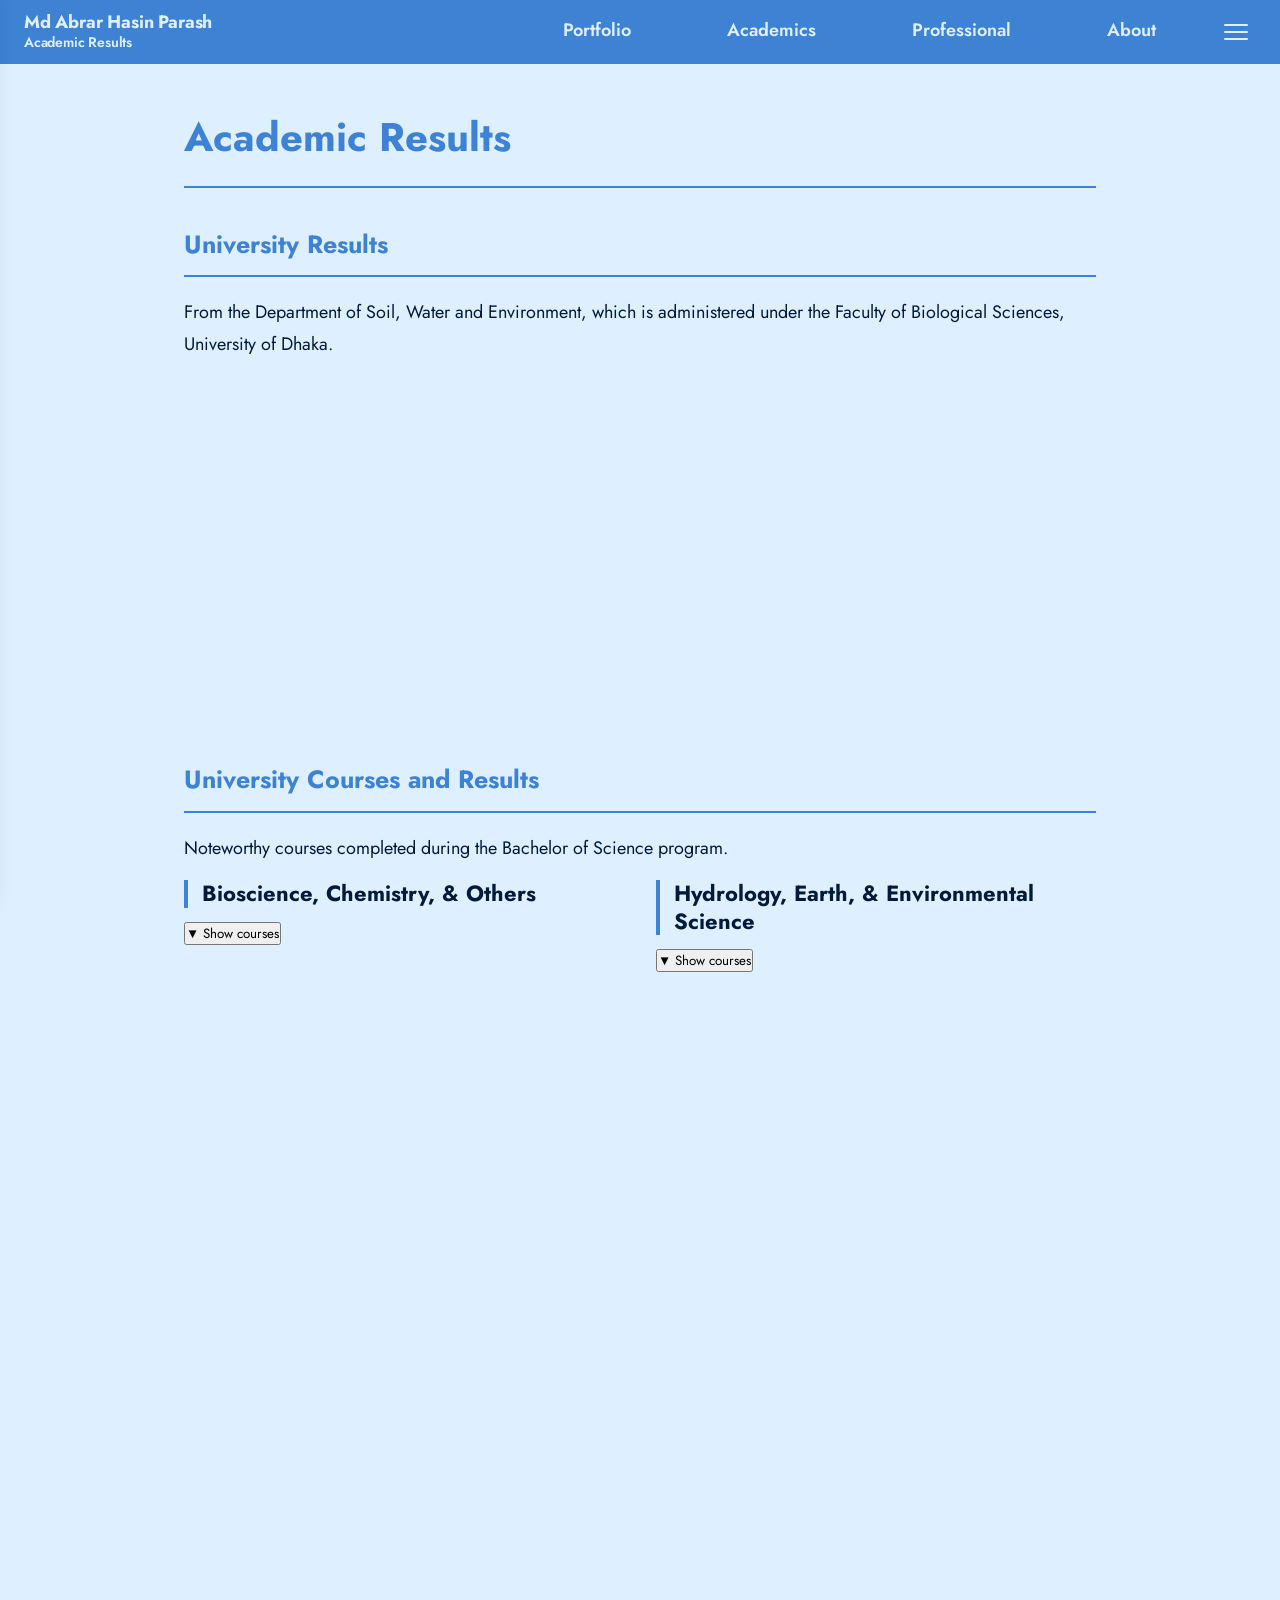
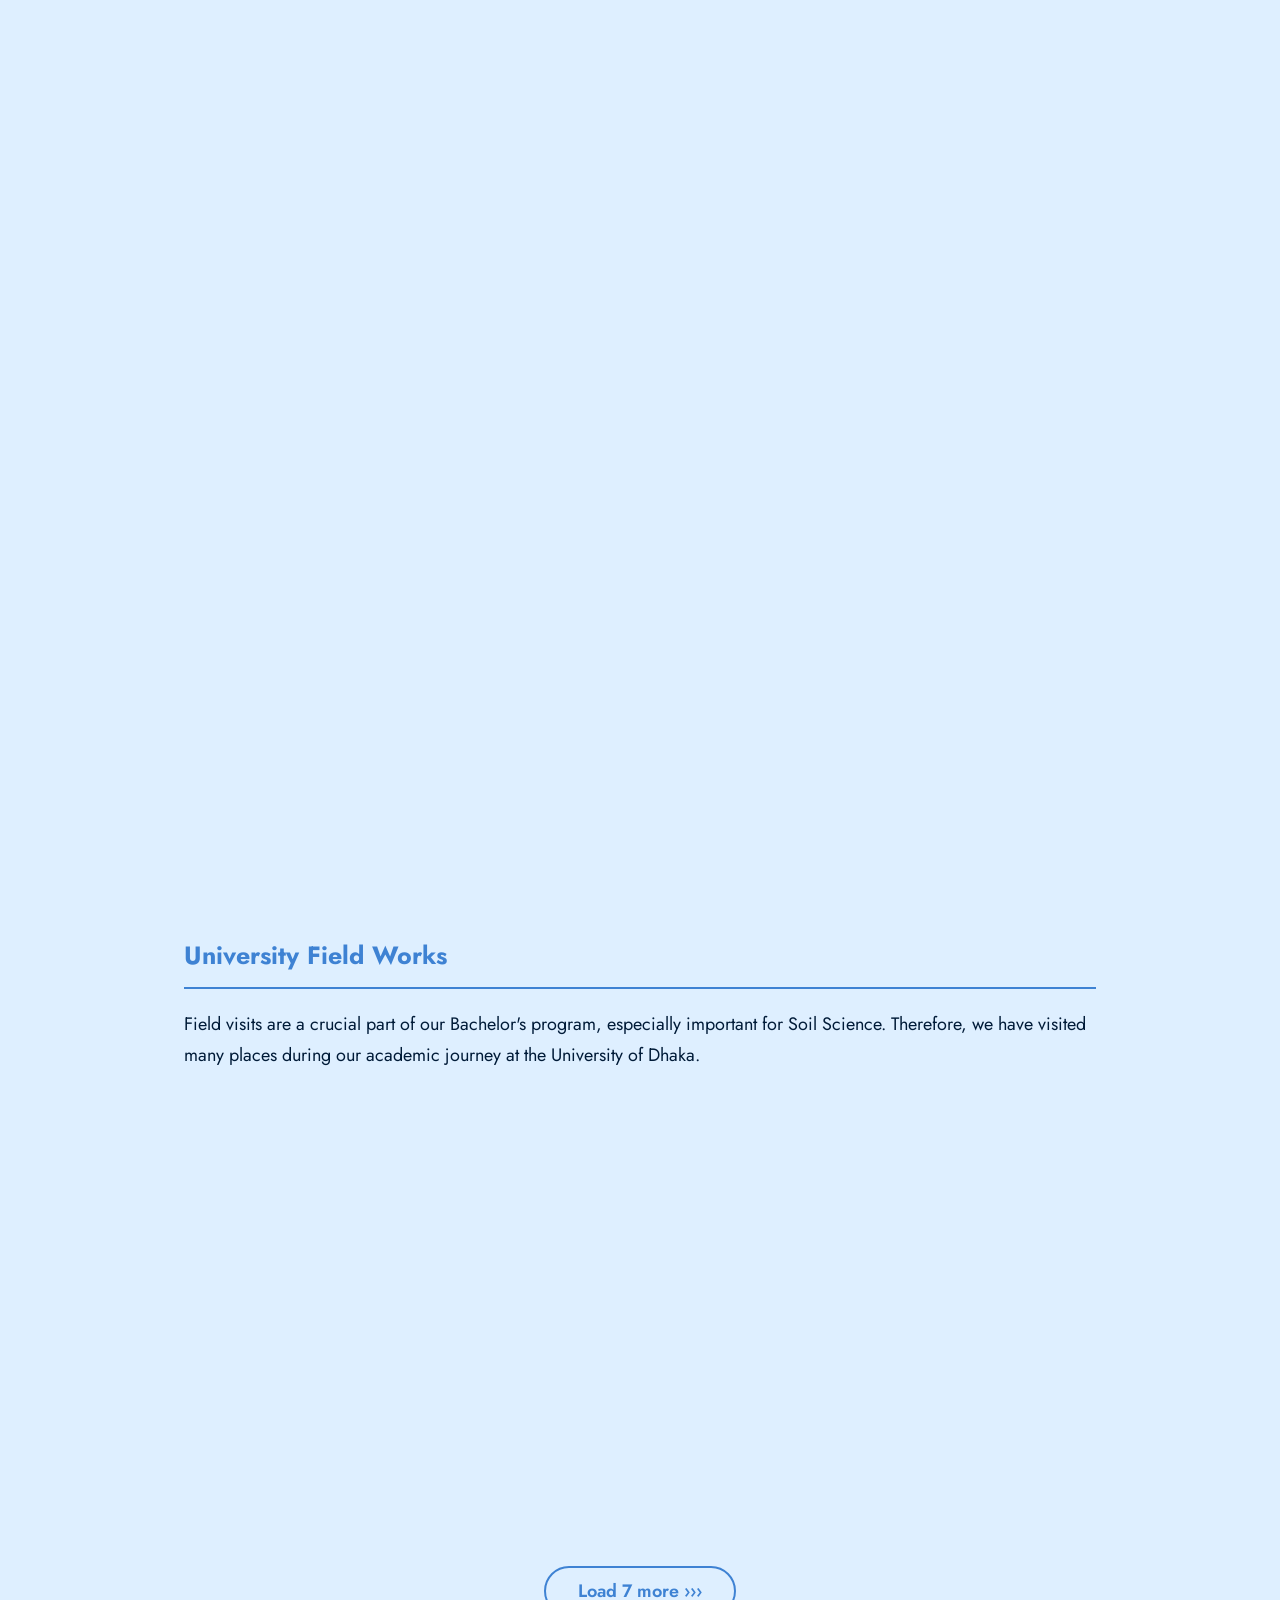
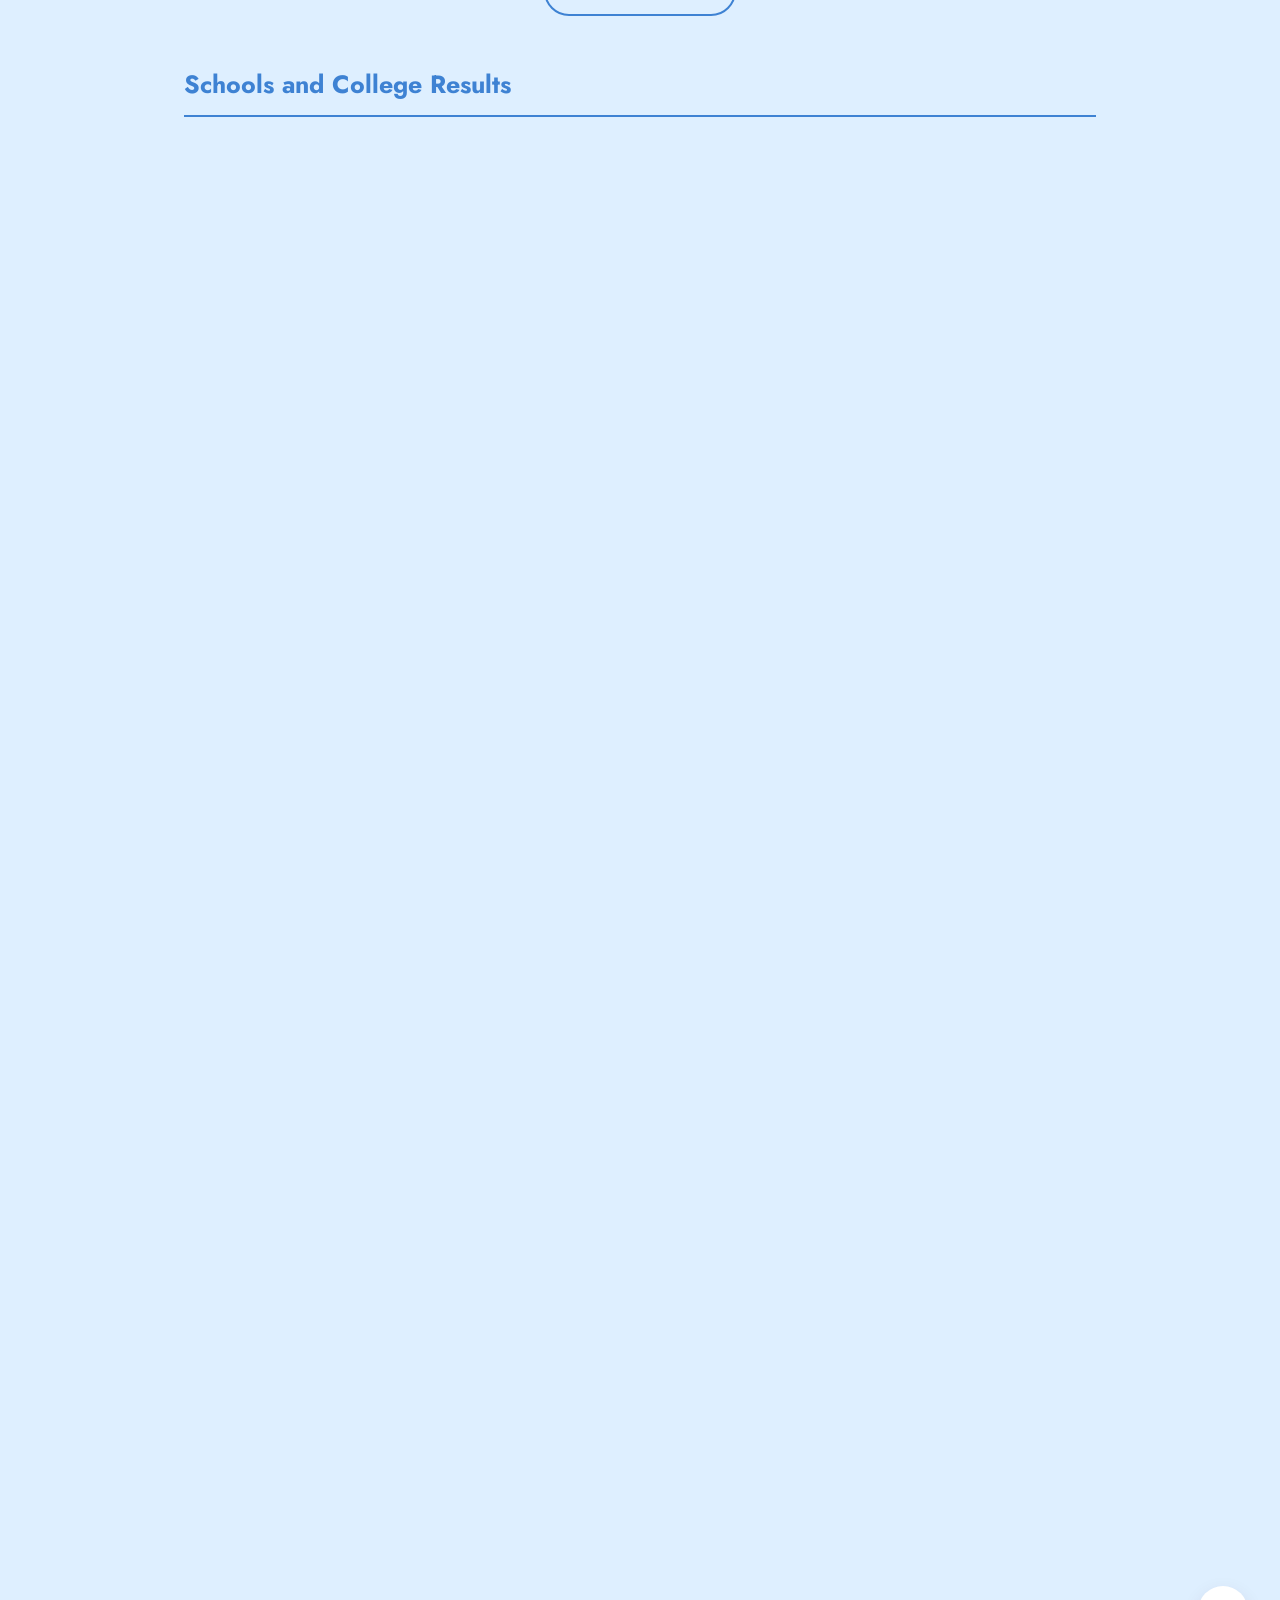
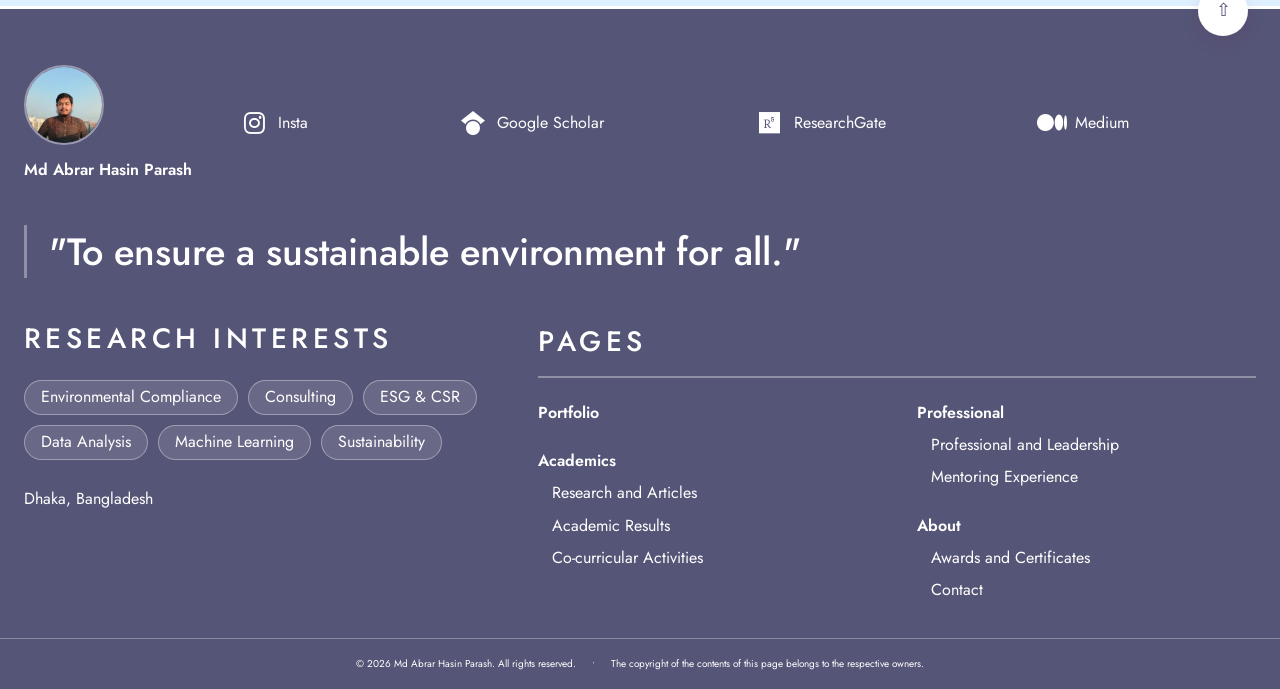
==== academic-results.html @ 1aa316f9 "Update academic-results.html" ====
<!DOCTYPE html>
<html lang="en">
<head>
  <meta charset="UTF-8" />
  <meta name="viewport" content="width=device-width, initial-scale=1.0" />
  <title>Academic Results — Md Abrar Hasin Parash</title>
  <link rel="stylesheet" href="https://cdnjs.cloudflare.com/ajax/libs/font-awesome/6.5.1/css/all.min.css" />
  <link rel="stylesheet" href="css/shared.css" />
</head>

<body>
<!-- TOP BAR -->
<header class="topbar">
  <a href="index.html" class="topbar-brand">
  Md Abrar Hasin Parash
  <small>Academic Results</small>
</a>
  <!-- Desktop nav -->
  <nav class="topbar-nav">
    <div class="nav-item">
      <a href="index.html" class="nav-link">Portfolio</a>
    </div>
    <div class="nav-item">
      <a href="#" class="nav-link">Academics</a>
      <div class="dropdown">
        <a href="research-articles.html">Research and Articles</a>
        <a href="academic-results.html">Academic Results</a>
        <a href="cocurricular-activities.html">Co-curricular Activities</a>
      </div>
    </div>
    <div class="nav-item">
      <a href="#" class="nav-link">Professional</a>
      <div class="dropdown">
        <a href="professional-leadership.html">Professional and Leadership</a>
        <a href="mentoring-experience.html">Mentoring Experience</a>
      </div>
    </div>
    <div class="nav-item">
      <a href="#" class="nav-link">About</a>
      <div class="dropdown">
        <a href="awards-certificates.html">Awards and Certificates</a>
        <a href="contact.html">Contact</a>
      </div>
    </div>
  </nav>
  <button class="hamburger" id="hamburgerBtn"><span></span><span></span><span></span></button>
</header>

<!-- SIDE NAVIGATION -->
<div class="sidenav-overlay" id="sidenavOverlay"></div>
<nav class="sidenav" id="sidenav">
  <div class="sidenav-top">
    <span class="sidenav-logo">Md Abrar Hasin Parash</span>
    <button class="sidenav-close-btn" id="sidenavCloseBtn">&#x2715;</button>
  </div>
  <div class="sidenav-nav">
  <div class="nav-home">
    <a href="index.html">PORTFOLIO</a>
  </div>

  <span class="nav-group-label">Academics</span>
  <div class="nav-sub">
    <a href="research-articles.html">Research and Articles</a>
    <a href="academic-results.html">Academic Results</a>
    <a href="cocurricular-activities.html">Co-curricular Activities</a>
  </div>

  <span class="nav-group-label">Professional</span>
  <div class="nav-sub">
    <a href="professional-leadership.html">Professional and Leadership</a>
    <a href="mentoring-experience.html">Mentoring Experience</a>
  </div>

  <span class="nav-group-label">About</span>
  <div class="nav-sub">
    <a href="awards-certificates.html">Awards and Certificates</a>
    <a href="contact.html">Contact</a>
  </div>
</div>
  <div class="sidenav-socials">
    <!--  <a href="https://www.linkedin.com/in/abrar-hasin-parash-md/" target="_blank" title="LinkedIn">
      <i class="fa-brands fa-linkedin" style="font-size:26px;color:#0a66c2;"></i>
    </a>-->
    <a href="https://www.instagram.com/bored_beard_" target="_blank" title="Insta">
      <i class="fab fa-instagram" style="font-size:26px; color:#E1306C;"></i>
    </a>
    <a href="https://scholar.google.com/citations?user=Wed5szQAAAAJ&hl=en" target="_blank" title="Google Scholar">
      <i class="fa-brands fa-google-scholar" style="font-size:20px;color:#4285f4;"></i>
    </a>
    <a href="https://www.researchgate.net/profile/Abrar-Hasin-Parash-Md" target="_blank" title="ResearchGate">
      <i class="fa-brands fa-researchgate" style="font-size:20px;color:#40ba9b;"></i>
    </a>
    <a href="https://medium.com/@abrarparash" target="_blank" title="Medium">
  <i class="fa-brands fa-medium" style="font-size:26px; color:#000000;"></i>
</a>
  </div>
</nav>
<!-- </nav> closing tag — do not remove -->

<!-- MAIN PAGE -->
<main class="page-wrapper">
  <div class="container">

    <div class="page-title-simple">Academic Results</div>

    <!-- ══════════════════════════════════════════════════════
         SECTION 1: UNIVERSITY RESULTS
    ══════════════════════════════════════════════════════════ -->
    <section class="section-wrap">
      <h1 class="sec-title">University Results</h1>
      <p class="content-block">
        From the Department of Soil, Water and Environment, which is administered
        under the Faculty of Biological Sciences, University of Dhaka.
        <!-- EDIT: Update degree name and university -->
      </p>

      <div class="result-table-wrap reveal-box">
        <table class="result-table">
          <thead>
            <tr>
              <!-- EDIT: Change column headers if needed -->
              <th>Year</th>
              <th>GPA</th>
              <th>Credits</th>
              <th>Status</th>
            </tr>
          </thead>
          <tbody>
  <tr>
    <td>1st Year</td>
    <td><span class="result-grade">3.73 / 4.00</span></td>
    <td>28 Credits</td>
    <td><span class="result-badge">Completed</span></td>
  </tr>
  <tr>
    <td>2nd Year</td>
    <td><span class="result-grade">3.66 / 4.00</span></td>
    <td>34 Credits</td>
    <td><span class="result-badge">Completed</span></td>
  </tr>
  <tr>
    <td>3rd Year</td>
    <td><span class="result-grade">3.24 / 4.00</span></td>
    <td>38 Credits</td>
    <td><span class="result-badge">Completed</span></td>
  </tr>
  <tr>
    <td>4th Year</td>
    <td><span class="result-grade">3.49 / 4.00</span></td>
    <td>40 Credits</td>
    <td><span class="result-badge">Completed</span></td>
  </tr>
  <tr style="font-weight:700;">
    <td>Overall CGPA</td>
    <td><span class="result-grade" style="font-size:20px;">3.51 / 4.00</span></td>
    <td>140 Credits</td>
    <td><span class="result-badge">Bachelor Completed</span></td>
  </tr>
</tbody>
        </table>
      </div>
    </section>

    <!-- ══════════════════════════════════════════════════════
     COURSE-WISE RESULTS
     MODULAR — copy a <tr> block to add a new course
══════════════════════════════════════════════════════════ -->
<section class="section-wrap">
  <h2 class="sec-title">University Courses and Results</h2>
  <p class="content-block">
    Noteworthy courses completed during the Bachelor of Science program.
  </p>

  <div class="course-split">

  <!-- ═════════ LEFT — BIOSCIENCE & CHEMISTRY ═════════ -->
  <div class="course-col">
    <h3 class="course-col-title">Bioscience, Chemistry, &amp; Others</h3>

    <button class="collapse-toggle" type="button"
            aria-expanded="false" aria-controls="bioChemPanel" data-target="bioChemPanel">
      <span class="chevron">▼</span>
      <span class="toggle-label">Show courses</span>
    </button>

    <div class="collapse-panel" id="bioChemPanel">
      <div class="result-table-wrap reveal-box">
        <table class="result-table">
          <thead>
            <tr>
              <th>Course Code</th>
              <th>Course Name</th>
              <th>Credit</th>
              <th>Result</th>
            </tr>
          </thead>
          <tbody>

            <!--
            ═══════════════════════════════════════════════════
            ROW — COPY THIS BLOCK TO ADD A NEW COURSE
            EDIT: Course Code, Course Name, Credit, Grade
            ═══════════════════════════════════════════════════
            -->
        <tr>
          <td><span class="course-code">SWE 102</span></td>
          <td>Introduction to Soil-II</td>
          <td>2.00</td>
          <td><span class="result-grade">A</span></td>
        </tr>
        <tr>
          <td><span class="course-code">CM 100F</span></td>
          <td>Fundamentals of Chemistry</td>
          <td>4.00</td>
          <td><span class="result-grade">A</span></td>
        </tr>
            <tr>
          <td><span class="course-code">BOT 1001</span></td>
          <td>Diversities in Plant Kingdom and Plant Physiology</td>
          <td>4.00</td>
          <td><span class="result-grade">A-</span></td>
        </tr>
            <tr>
          <td><span class="course-code">SWE 203</span></td>
          <td>General Microbiology</td>
          <td>2.00</td>
          <td><span class="result-grade">A</span></td>
        </tr>
        <tr>
          <td><span class="course-code">SWE 204</span></td>
          <td>Calculus</td>
          <td>2.00</td>
          <td><span class="result-grade">A+</span></td>
        </tr>
        <tr>
          <td><span class="course-code">SWE 205</span></td>
          <td>Bio-statistics</td>
          <td>2.00</td>
          <td><span class="result-grade">A-</span></td>
        </tr>
        <tr>
          <td><span class="course-code">SWE 206</span></td>
          <td>Plant Biochemistry</td>
          <td>2.00</td>
          <td><span class="result-grade">A-</span></td>
        </tr>
        <tr>
          <td><span class="course-code">SWE 207</span></td>
          <td>Water Chemistry</td>
          <td>2.00</td>
          <td><span class="result-grade">A+</span></td>
        </tr>
        <tr>
          <td><span class="course-code">FC 2</span></td>
          <td>Functional and Communicative English</td>
          <td>2.00</td>
          <td><span class="result-grade">A+</span></td>
        </tr>
        <tr>
          <td><span class="course-code">CM 241H</span></td>
          <td>Chemistry of Elements</td>
          <td>2.00</td>
          <td><span class="result-grade">A+</span></td>
        </tr>
        <tr>
          <td><span class="course-code">CMGL 101H</span></td>
          <td>General Chemistry Laboratory</td>
          <td>2.00</td>
          <td><span class="result-grade">A+</span></td>
        </tr>
        <tr>
          <td><span class="course-code">SWE 302</span></td>
          <td>Soil Chemistry-I</td>
          <td>4.00</td>
          <td><span class="result-grade">A-</span></td>
        </tr>
        <tr>
          <td><span class="course-code">SWE 303</span></td>
          <td>Soil Biochemistry</td>
          <td>2.00</td>
          <td><span class="result-grade">B</span></td>
        </tr>
        <tr>
          <td><span class="course-code">SWE 304</span></td>
          <td>Soil and Environmental Microbiology</td>
          <td>2.00</td>
          <td><span class="result-grade">A</span></td>
        </tr>
        <tr>
          <td><span class="course-code">SWE 405</span></td>
          <td>Agronomy</td>
          <td>2.00</td>
          <td><span class="result-grade">A</span></td>
        </tr>
        <tr>
          <td><span class="course-code">SWE 406</span></td>
          <td>Crops of Bangladesh</td>
          <td>2.00</td>
          <td><span class="result-grade">B</span></td>
        </tr>
        <tr>
          <td><span class="course-code">SWE 410</span></td>
          <td>Soil Chemistry-II</td>
          <td>2.00</td>
          <td><span class="result-grade">B</span></td>
        </tr>
        <tr>
          <td><span class="course-code">SWE 412</span></td>
          <td>Seminar</td>
          <td>2.00</td>
          <td><span class="result-grade">A+</span></td>
        </tr>

          </tbody>
        </table>
      </div>
    </div>
  </div>

  <!-- ═════════ RIGHT — EARTH & ENVIRONMENTAL SCIENCE ═════════ -->
  <div class="course-col">
    <h3 class="course-col-title">Hydrology, Earth, &amp; Environmental Science</h3>

    <button class="collapse-toggle" type="button"
            aria-expanded="false" aria-controls="earthEnvPanel" data-target="earthEnvPanel">
      <span class="chevron">▼</span>
      <span class="toggle-label">Show courses</span>
    </button>

    <div class="collapse-panel" id="earthEnvPanel">
      <div class="result-table-wrap reveal-box">
        <table class="result-table">
          <thead>
            <tr>
              <th>Course Code</th>
              <th>Course Name</th>
              <th>Credit</th>
              <th>Result</th>
            </tr>
          </thead>
          <tbody>

            <!--
            ═══════════════════════════════════════════════════
            ROW — COPY THIS BLOCK TO ADD A NEW COURSE
            EDIT: Course Code, Course Name, Credit, Grade
            ═══════════════════════════════════════════════════
            -->
            <tr>
          <td><span class="course-code">SWE 101</span></td>
          <td>Introduction to Soil-I</td>
          <td>2.00</td>
          <td><span class="result-grade">A-</span></td>
        </tr>
            <tr>
          <td><span class="course-code">SWE 103</span></td>
          <td>Introduction to Environmental Science</td>
          <td>2.00</td>
          <td><span class="result-grade">A</span></td>
        </tr>
            <tr>
          <td><span class="course-code">SWE 104</span></td>
          <td>Introduction to Water Science</td>
          <td>2.00</td>
          <td><span class="result-grade">A</span></td>
        </tr>
            <tr>
          <td><span class="course-code">GLT 101</span></td>
          <td>Geology</td>
          <td>2.00</td>
          <td><span class="result-grade">A+</span></td>
        </tr>
            <tr>
          <td><span class="course-code">GLP 102</span></td>
          <td>Petrology and Mineralogy Lab</td>
          <td>2.00</td>
          <td><span class="result-grade">A+</span></td>
        </tr>
            <tr>
          <td><span class="course-code">SWE 201</span></td>
          <td>Soil Mineralogy and Soil Colloids</td>
          <td>2.00</td>
          <td><span class="result-grade">A</span></td>
        </tr>
            <tr>
          <td><span class="course-code">SWE 202</span></td>
          <td>Soil Physics</td>
          <td>4.00</td>
          <td><span class="result-grade">B+</span></td>
        </tr>
            <tr>
          <td><span class="course-code">SWE 208</span></td>
          <td>Introduction to Ecosystem Services</td>
          <td>2.00</td>
          <td><span class="result-grade">B+</span></td>
        </tr>
            <tr>
          <td><span class="course-code">GMT 201</span></td>
          <td>Introduction to Geography and Environment</td>
          <td>2.00</td>
          <td><span class="result-grade">B-</span></td>
        </tr>
            <tr>
          <td><span class="course-code">GML 202</span></td>
          <td>Fundamentals of GIS</td>
          <td>2.00</td>
          <td><span class="result-grade">A-</span></td>
        </tr>
        <tr>
          <td><span class="course-code">SWE 306</span></td>
          <td>Water Resources and Water Quality</td>
          <td>2.00</td>
          <td><span class="result-grade">B-</span></td>
        </tr>
        <tr>
          <td><span class="course-code">SWE 307</span></td>
          <td>Atmospheric Science</td>
          <td>2.00</td>
          <td><span class="result-grade">B</span></td>
        </tr>
        <tr>
          <td><span class="course-code">SWE 308</span></td>
          <td>Ecosystem and Environment</td>
          <td>2.00</td>
          <td><span class="result-grade">B-</span></td>
        </tr>
            <tr>
          <td><span class="course-code">SWE 401</span></td>
          <td>Soil Survey and Remote Sensing</td>
          <td>2.00</td>
          <td><span class="result-grade">A-</span></td>
        </tr>
        <tr>
          <td><span class="course-code">SWE 402</span></td>
          <td>Soil Conservation and Sustainable Land Use</td>
          <td>2.00</td>
          <td><span class="result-grade">B-</span></td>
        </tr>
        <tr>
          <td><span class="course-code">SWE 403</span></td>
          <td>Soil Water Management</td>
          <td>4.00</td>
          <td><span class="result-grade">B+</span></td>
        </tr>
        <tr>
          <td><span class="course-code">SWE 404</span></td>
          <td>Soil Management</td>
          <td>2.00</td>
          <td><span class="result-grade">B+</span></td>
        </tr>
        <tr>
          <td><span class="course-code">SWE 407</span></td>
          <td>Soil Pollution and Waste Management</td>
          <td>4.00</td>
          <td><span class="result-grade">A</span></td>
        </tr>
        <tr>
          <td><span class="course-code">SWE 409</span></td>
          <td>Soils of Bangladesh</td>
          <td>2.00</td>
          <td><span class="result-grade">B</span></td>
        </tr>
        <tr>
          <td><span class="course-code">SWE 411</span></td>
          <td>Hydrology</td>
          <td>2.00</td>
          <td><span class="result-grade">A-</span></td>
        </tr>

          </tbody>
        </table>
      </div>
    </div>
  </div>

</div>
</section>

    <!-- ══════════════════════════════════════════════════════
     FIELD WORKS SECTION
     First 2 entries always visible.
     Add class="fieldwork-entry extra" to hide the rest.
     COPY a .fieldwork-entry block to add a new visit.
══════════════════════════════════════════════════════════ -->
<section class="section-wrap">
  <h2 class="sec-title">University Field Works</h2>
  <p class="content-block">
    Field visits are a crucial part of our Bachelor's program, especially
    important for Soil Science. Therefore, we have visited many places
    during our academic journey at the University of Dhaka.
  </p>

  <!--
  ═══════════════════════════════════════════════════════════
  FIELD WORK ENTRY — COPY THIS BLOCK TO ADD A NEW VISIT
  EDIT: title, year badge, location, description, image
  For hidden entries: add class="fieldwork-entry extra"
  ═══════════════════════════════════════════════════════════
  -->

  <!-- ENTRY 1 (always visible) -->
  <div class="fieldwork-entry reveal-box">
    <div class="fieldwork-body">
      <!-- EDIT: Title of the field visit -->
      <div class="fieldwork-title">Soil Profile Study of Madhupur Tract</div>
      <div class="fieldwork-meta">
        <!-- EDIT: Year of bachelor and location -->
        <span class="fieldwork-year">4th Year</span>
        <span>Belabo, Narshindi</span>
      </div>
      <p class="fieldwork-desc">
        <!-- EDIT: 2 sentences about this visit -->
        The study began with a briefing from the Soil Resource Development Institute (SRDI)
        officer Dr. M A Wadud's knowledge and experience sharing. Followed by the study
        of three soil series, landforms of broadly dissected soils, and a field visit to certain soils.
      </p>
    </div>
    <div class="fieldwork-img">
       <img src="images/4th-05.jpg" alt="Field visit" />
    </div>
  </div>
  <!-- END ENTRY 1 -->

  <!-- ENTRY 2 (always visible) -->
  <div class="fieldwork-entry reveal-box">
    <div class="fieldwork-body">
      <div class="fieldwork-title">Visit to WEB-AIS Station-1, Manikganj</div>
      <div class="fieldwork-meta">
        <span class="fieldwork-year">4th Year</span>
        <span>Manikganj</span>
      </div>
      <p class="fieldwork-desc">
        In this trip, we visited an automated web-based agricultural data transfer
        system with an alternate wetting and drying (AWD) irrigation method applied in
        a rice field. The electronic systems collect and upload real-time data on
        a website for better farming decision-making.
      </p>
    </div>
    <div class="fieldwork-img">
     <img src="images/4th-04.jpg" alt="Field visit" />
    </div>
  </div>
  <!-- END ENTRY 2 -->

  <!-- ENTRY 3 (hidden — add more like this) -->
  <div class="fieldwork-entry extra reveal-box">
    <div class="fieldwork-body">
      <div class="fieldwork-title">Practical on Land Use, Soil Series Mapping and Sustainable Agricultural Practice</div>
      <div class="fieldwork-meta">
        <span class="fieldwork-year">4th Year</span>
        <span>Kamalganj, Moulvibazar</span>
      </div>
      <p class="fieldwork-desc">
        The Kamalganj trip was one of the most learning-friendly trips because of
        the diverse landscape. There were 4 different soil series present within
        our assigned area, and at least 2 different Agroecological zones (AEZ).
        We were shown pits of 2 soil series, and we ourselves dug 2 minipits,
        and delineated three maps based on land use, land type, and soil series.
        Later, suggested sustainable alternatives to the observed land's
        agricultural practices.
      </p>
    </div>
    <div class="fieldwork-img">
      <img src="images/4th-03.jpg" alt="Field visit" />
    </div>
  </div>
  <!-- END ENTRY 3 -->

  <!-- ENTRY 4 (hidden) -->
  <div class="fieldwork-entry extra reveal-box">
    <div class="fieldwork-body">
      <div class="fieldwork-title">Visit to SCWMC Bandarban</div>
      <div class="fieldwork-meta">
        <span class="fieldwork-year">4th Year</span>
        <span>Bandarban</span>
      </div>
      <p class="fieldwork-desc">
        The study included a brief on technologies to prevent soil loss in
        hill soils and technologies to reduce and prevent soil erosion.
        Later in the field visit, we visited the hills where technologies have been implemented.
      </p>
    </div>
    <div class="fieldwork-img">
      <img src="images/4th-02.jpg" alt="Field visit" />
    </div>
  </div>
  <!-- END ENTRY 4 -->

  <!-- ENTRY 5 (hidden) -->
  <div class="fieldwork-entry extra reveal-box">
    <div class="fieldwork-body">
      <div class="fieldwork-title">Visit to Regional Agricultural Research Station Hathazari</div>
      <div class="fieldwork-meta">
        <span class="fieldwork-year">4th Year</span>
        <span>Hathazari, Chattogram</span>
      </div>
      <p class="fieldwork-desc">
        We studied and were presented with seeds of  different varieties; some were
        invented and produced at RARS. Later, the field visit demonstrated a number
        of crops in the fields, irrigation technologies, and protection methods to gain the highest yields.
      </p>
    </div>
    <div class="fieldwork-img">
      <img src="images/4th-01.jpg" alt="Field visit" />
    </div>
  </div>
  <!-- END ENTRY 5 -->

  <div class="fieldwork-entry extra reveal-box">
    <div class="fieldwork-body">
      <div class="fieldwork-title">Visit to Bangladesh Meteorological Department</div>
      <div class="fieldwork-meta">
        <span class="fieldwork-year">3rd Year</span>
        <span>Agargaon, Dhaka</span>
      </div>
      <p class="fieldwork-desc">
        We learnt and observed the weather forecast devices that predict and
        present real-time weather. We also visited an earthquake mapping observatory
        where it observes and analyses the tiniest bit of seismic activity with precision.
      </p>
    </div>
    <div class="fieldwork-img">
      <img src="images/3rd-02.jpg" alt="Field visit" />
    </div>
  </div>

  <div class="fieldwork-entry extra reveal-box">
    <div class="fieldwork-body">
      <div class="fieldwork-title">Water Sample Collection from Natural Waterbody</div>
      <div class="fieldwork-meta">
        <span class="fieldwork-year">1st Year</span>
        <span>Narayanganj</span>
      </div>
      <p class="fieldwork-desc">
        It was a routine practical for our course SWE 104 to collect water samples
        from a natural water body and measure its temperature, EC, DO, BOD, COD, and
        Eh, to analyze the water quality of the water body.
      </p>
    </div>
    <div class="fieldwork-img">
      <img src="images/1st-04.jpg" alt="Field visit" />
    </div>
  </div>

  <div class="fieldwork-entry extra reveal-box">
    <div class="fieldwork-body">
      <div class="fieldwork-title">Visit to BWDB Munshiganj</div>
      <div class="fieldwork-meta">
        <span class="fieldwork-year">1st Year</span>
        <span>Munshiganj</span>
      </div>
      <p class="fieldwork-desc">
        We learnt about floods, river currents, and river-flood-related terminologies,
        including a mini-weather station to acquire hydrological data to correlate with river conditions.
      </p>
    </div>
    <div class="fieldwork-img">
      <img src="images/1st-02.jpg" alt="Field visit" />
    </div>
  </div>

  <div class="fieldwork-entry extra reveal-box">
    <div class="fieldwork-body">
      <div class="fieldwork-title">Soil Profile Study at Dhamrai</div>
      <div class="fieldwork-meta">
        <span class="fieldwork-year">1st Year</span>
        <span>Dhamrai, Dhaka</span>
      </div>
      <p class="fieldwork-desc">
        It was our primary introduction to soil pits and profiles. We explored
        the natural condition of the soil and observed the whole process of soil profile study.
      </p>
    </div>
    <div class="fieldwork-img">
      <img src="images/1st-01.jpg" alt="Field visit" />
    </div>
  </div>

  <!-- Copy any entry above and add class="fieldwork-entry extra"
       to add more hidden entries -->

  <div class="load-more-wrap">
    <button class="load-more-btn" id="loadMoreFieldBtn">
      Load 7 more &rsaquo;&rsaquo;&rsaquo;
    </button>
  </div>
</section>

    <script>
  document.getElementById('loadMoreFieldBtn')?.addEventListener('click', function() {
    document.querySelectorAll('.fieldwork-entry.extra:not(.visible)')
      .forEach(el => el.classList.add('visible'));
    this.textContent = '✓ All loaded';
    this.disabled = true;
  });
</script>

    <!-- ══════════════════════════════════════════════════════
         SECTION 2: SSC / HSC
    ══════════════════════════════════════════════════════════ -->
    <section class="section-wrap">
      <h2 class="sec-title">Schools and College Results</h2>

      <div class="exam-grid">

        <!--
        ═══════════════════════════════════════════════════════
        EXAM CARD — COPY THIS BLOCK TO ADD A NEW EXAM
        EDIT: exam name, board, score, year
        ═══════════════════════════════════════════════════════
        -->

        <!-- HSC -->
        <div class="exam-card reveal-box">
          <div class="exam-icon"><img src="images/NDCLogo.png"/></div>
          <div class="exam-name">Higher Secondary Certificate </br> HSC</div>
          <!-- EDIT: Board name -->
          <div class="exam-board">Dhaka Board · Science</div>
          <!-- EDIT: Your GPA -->
          <div class="exam-score">5.00</div>
          <div class="exam-score-label">GPA out of 5.00</div>
          <!-- EDIT: Year -->
          <div class="exam-year">2020</div>
        </div>

        <!-- SSC -->
        <div class="exam-card reveal-box">
          <div class="exam-icon"><img src="images/ACPSlogo.png"/></div>
          <div class="exam-name">Secondary School Certificate </br> SSC</div>
          <!-- EDIT: Board name -->
          <div class="exam-board">Dhaka Board · Science</div>
          <!-- EDIT: Your GPA -->
          <div class="exam-score">5.00</div>
          <div class="exam-score-label">GPA out of 5.00</div>
          <!-- EDIT: Year -->
          <div class="exam-year">2018</div>
        </div>

        <div class="exam-card reveal-box">
          <div class="exam-icon"><img src="images/BAFSC Logo.png"/></div>
          <div class="exam-name">Junior School Certificate </br> JSC</div>
          <!-- EDIT: Board name -->
          <div class="exam-board">Chattogram Board</div>
          <!-- EDIT: Your GPA -->
          <div class="exam-score">5.00</div>
          <div class="exam-score-label">GPA out of 5.00</div>
          <!-- EDIT: Year -->
          <div class="exam-year">2015</div>
        </div>

        <div class="exam-card reveal-box">
          <div class="exam-icon"><img src="images/BAFSC Logo.png"/></div>
          <div class="exam-name">Primary School Certificate </br> PSC</div>
          <!-- EDIT: Board name -->
          <div class="exam-board">Chattogram Board</div>
          <!-- EDIT: Your GPA -->
          <div class="exam-score">5.00</div>
          <div class="exam-score-label">GPA out of 5.00</div>
          <!-- EDIT: Year -->
          <div class="exam-year">2012</div>
        </div>

      </div>
    </section>

    <!-- ══════════════════════════════════════════════════════
         SECTION 3: STANDARDIZED TESTS
    ══════════════════════════════════════════════════════════ 
    <section class="section-wrap">
      <h2 class="sec-title">Standardized Tests</h2>

      <div class="test-grid">

        ═══════════════════════════════════════════════════════
        TEST CARD — COPY THIS BLOCK TO ADD A NEW TEST
        EDIT: test name, score, max score, year, breakdown
        ═══════════════════════════════════════════════════════
      

        <!-- IELTS 
        <div class="test-card reveal-box">
          <div class="test-name">IELTS</div>
          <!-- EDIT: Your overall band score 
          <div class="test-score">X.X</div>
          <div class="test-max">out of 9.0</div>
          <!-- EDIT: Year taken 
          <div class="test-year">Year</div>
          <div class="test-breakdown">
            <!-- EDIT: Your individual band scores 
            Listening: X.X<br />
            Reading: X.X<br />
            Writing: X.X<br />
            Speaking: X.X
          </div>
        </div>

        <!-- GRE 
        <div class="test-card reveal-box">
          <div class="test-name">GRE</div>
          <!-- EDIT: Your total score 
          <div class="test-score">XXX</div>
          <div class="test-max">out of 340</div>
          <div class="test-year">Year</div>
          <div class="test-breakdown">
            <!-- EDIT: Section scores 
            Verbal: XXX<br />
            Quantitative: XXX<br />
            Writing: X.X / 6.0
          </div>
        </div>

        <!-- TOEFL 
        <div class="test-card reveal-box">
          <div class="test-name">TOEFL</div>
          <!-- EDIT: Your score 
          <div class="test-score">XXX</div>
          <div class="test-max">out of 120</div>
          <div class="test-year">Year</div>
          <div class="test-breakdown">
            Reading: XX<br />
            Listening: XX<br />
            Speaking: XX<br />
            Writing: XX
          </div>
        </div>

        <!-- Copy a test-card block above to add more tests 

      </div>
    </section> 

  </div> -->
</main>

<footer class="site-footer">

  <!-- Back to top button -->
  <a class="back-to-top" href="#" title="Back to top" aria-label="Back to top">&#8679;</a>

  <div class="footer-body">

    <!-- 1. TOP ROW: avatar + name, then socials -->
    <div class="footer-top">
      <div class="footer-id">
        <div class="footer-avatar">
          <img src="images/26-May (13).jpg" alt="Abrar" />
        </div>
        <div class="footer-name">Md Abrar Hasin Parash</div>
      </div>

      <!-- To add a social, copy one <a> line. Up to 6 fit. Width adjusts automatically. -->
      <div class="footer-socials">
        <a class="footer-social" href="https://www.instagram.com/bored_beard_" target="_blank" rel="noopener" title="Instagram">
          <i class="fa-brands fa-instagram" aria-hidden="true"></i><span>Insta</span>
        </a>
        <a class="footer-social" href="https://scholar.google.com/citations?user=Wed5szQAAAAJ&hl=en" target="_blank" rel="noopener" title="Google Scholar">
          <i class="fa-brands fa-google-scholar" aria-hidden="true"></i><span>Google Scholar</span>
        </a>
        <a class="footer-social" href="https://www.researchgate.net/profile/Abrar-Hasin-Parash-Md" target="_blank" rel="noopener" title="ResearchGate">
          <i class="fa-brands fa-researchgate" aria-hidden="true"></i><span>ResearchGate</span>
        </a>
        <a class="footer-social" href="https://medium.com/@abrarparash" target="_blank" rel="noopener" title="Medium">
          <i class="fa-brands fa-medium" aria-hidden="true"></i><span>Medium</span>
        </a>
        <!--
        <a class="footer-social" href="https://www.linkedin.com/in/abrar-hasin-parash-md/" target="_blank" rel="noopener" title="LinkedIn">
          <i class="fa-brands fa-linkedin" aria-hidden="true"></i><span>LinkedIn</span>
        </a>
        -->
      </div>
    </div>

    <!-- 2. QUOTE (full width) -->
    <div class="footer-quote">
      <!-- EDIT: change to your own quote or motto -->
      "To ensure a sustainable environment for all."
    </div>

    <!-- 3. MIDDLE: research interests (left) + pages (right, 2 columns) -->
    <div class="footer-mid">

      <div class="footer-left">
        <div class="footer-interests-label">Research Interests</div>
        <div class="footer-tags">
          <!-- EDIT: add or remove tags -->
          <span class="footer-tag">Environmental Compliance</span>
          <span class="footer-tag">Consulting</span>
          <span class="footer-tag">ESG &amp; CSR</span>
          <span class="footer-tag">Data Analysis</span>
          <span class="footer-tag">Machine Learning</span>
          <span class="footer-tag">Sustainability</span>
        </div>
        <div class="footer-location">
          <!-- EDIT: your location -->
          Dhaka, Bangladesh
        </div>
      </div>

      <div class="footer-right">
        <div class="footer-pages-label">Pages</div>
        <div class="footer-page-links">

          <!-- Column 1 -->
          <div class="footer-links-col">
            <a href="index.html" class="nav-home-link">Portfolio</a>

            <span class="nav-group-label">Academics</span>
            <a href="research-articles.html" class="nav-sub-link">Research and Articles</a>
            <a href="academic-results.html" class="nav-sub-link">Academic Results</a>
            <a href="cocurricular-activities.html" class="nav-sub-link">Co-curricular Activities</a>
          </div>

          <!-- Column 2 -->
          <div class="footer-links-col">
            <span class="nav-group-label">Professional</span>
            <a href="professional-leadership.html" class="nav-sub-link">Professional and Leadership</a>
            <a href="mentoring-experience.html" class="nav-sub-link">Mentoring Experience</a>

            <span class="nav-group-label">About</span>
            <a href="awards-certificates.html" class="nav-sub-link">Awards and Certificates</a>
            <a href="contact.html" class="nav-sub-link">Contact</a>
          </div>

        </div>
      </div>

    </div>
  </div>

  <!-- 4. BOTTOM BAR -->
  <div class="footer-bottom">
    <span>&copy; 2026 Md Abrar Hasin Parash. All rights reserved.</span>
    <span class="footer-bottom-dot">&bull;</span>
    <span>The copyright of the contents of this page belongs to the respective owners.</span>
  </div>

</footer>
<script>
  function toggleCourseTable() {
    const panel = document.getElementById('coursePanel');
    const btn   = document.getElementById('courseToggleBtn');
    const text  = document.getElementById('courseToggleText');

    panel.classList.toggle('open');
    btn.classList.toggle('open');

    text.textContent = panel.classList.contains('open')
      ? 'Hide courses'
      : 'View all courses';
  }
</script>

<script src="js/shared.js"></script>
</body>
</html>
---- css/shared.css ----
@import url('https://fonts.googleapis.com/css2?family=Jost:ital,wght@0,300;0,400;0,500;0,600;0,700;1,400&display=swap');

/* ================================================================
   ABRAR'S PORTFOLIO — SHARED STYLESHEET (Redesigned)
   Philosophy: Bauhaus (loud geometric titles) + Minimalism (95/5
   restraint) + Scientific efficiency (Tufte data-ink ratio)

   RULES 
   ─────
   • Glass morphism: topbar ONLY
   • Animations / transitions: NONE
   • Gradients: NONE
   ================================================================ */

/* ── CSS VARIABLES ────────────────────────────────────────────── */
:root {
  --accent       : #3e82d3;
  --accent-light : #ffffff;
  --page-bg      : #deefff;
  --page-text    : #001b38;
  --nav-accent   : #3e82d3;
  --card-bg      : #fafefa;
  --card-border  : rgba(91,18,69,0.28);
  --card-shadow  : 0 6px 18px rgba(91,18,69,0.10);
  --topbar-bg    : #3e82d3;
  --topbar-border: #3e82d3;
  --glass-blur   : blur(14px);
  --font-heading : 'Jost', sans-serif;
  --font-body    : 'Jost', sans-serif;
  --font-bangla  : 'Jost', sans-serif;
  --topbar-h     : 64px;
  --max-w        : 960px;
  --pad          : 24px;
  --r-sm         : 6px;
  --r-md         : 10px;
  --r-lg         : 14px;
}

/* ── RESET ────────────────────────────────────────────────────── */
*, *::before, *::after { box-sizing: border-box; margin: 0; padding: 0; }
html  { -webkit-text-size-adjust: 100%; }
body  { font-family: var(--font-body); background: var(--page-bg);
        color: var(--page-text); line-height: 1.65; overflow-x: hidden;}
img    { max-width: 100%; display: block; }
a      { text-decoration: none; color: inherit; }
button { cursor: pointer; font-family: inherit; }
ul     { list-style: none; }
em, i  { font-style: italic; } /* scientific names keep italic */

/* ── NO ANIMATIONS / NO TRANSITIONS ──────────────────────────── */
/* Exceptions: .fade-up (scroll float-up) and .hero-glass-band
   (hero background animation) are allowed to animate — these are
   the two deliberate motion effects on the site, everything else
   stays still */
*:not(.fade-up):not(.hero-glass-band):not(.reveal-box),
*:not(.fade-up):not(.hero-glass-band):not(.reveal-box)::before,
*:not(.fade-up):not(.hero-glass-band):not(.reveal-box)::after {
  animation: none !important; animation-duration: 0s !important;
  transition: none !important;
}


/* ── FADE-UP / FLOAT-UP ON SCROLL ─────────────────────────────
   Add class="fade-up" to any box you want to float up into view.
   JS (shared.js) adds "in-view" once it scrolls into the viewport.
   ═══════════════════════════════════════════════════════════ */
.fade-up {
  opacity: 0;
  transform: translateY(22px);
  transition: opacity 0.75s ease, transform 0.75s ease;
}
.fade-up.in-view {
  opacity: 1;
  transform: translateY(0);
}

/* ── REVEAL BOX — repeats every time, both directions ─────────
   Unlike .fade-up (animates once), .reveal-box fades in AND out
   every time it crosses into/out of the viewport — scrolling
   down reveals it, scrolling back up hides it again.
   Add class="reveal-box" to: text boxes, book entries, result
   tables, photo/gallery items, game boxes (sudoku, chess).
   Do NOT add to: titles, section headers, page headers.
   ═══════════════════════════════════════════════════════════ */
.reveal-box {
  opacity: 0;
  transform: translateY(22px);
  transition: opacity 0.6s ease, transform 0.6s ease;
}
.reveal-box.in-view {
  opacity: 1;
  transform: translateY(0);
}

/* ================================================================
   TOPBAR — the ONE glass element
   ================================================================ */
.topbar {
  position: fixed; top: 0; left: 0; right: 0;
  height: var(--topbar-h);
  background: var(--topbar-bg);
  border-bottom: 1px solid var(--topbar-border);
  display: flex; align-items: center; justify-content: space-between;
  padding: 0 var(--pad); z-index: 900;
}
.topbar-brand {
  font-family: var(--font-heading); font-size: 18px; font-weight: 700;
  color: #deefff; letter-spacing: -0.01em; line-height: 1.2;
}
.topbar-brand small {
  display: block; font-family: var(--font-body);
  font-size: 14px; font-weight: 600; color: var(--page-bg); opacity: 1;
}
/* ================================================================
   TOPBAR DESKTOP NAV — dropdown menus
   ================================================================ */
.topbar-nav {
  display: flex; align-items: stretch; gap: 0;
  height: var(--topbar-h);
  margin-right: 12px; margin-left: auto;
}

.topbar-nav .nav-item {
  position: relative; display: flex; align-items: center;
}
.topbar-nav .nav-link {
  font-family: var(--font-heading); font-size: 18px; font-weight: 600;
  color: var(--page-bg); padding: 0 48px; height: 100%;
  display: flex; align-items: center;
  text-decoration: none; border-bottom: 2px solid transparent;
  white-space: nowrap;
}
.topbar-nav .nav-link:hover {
  background: #deefff;
  color: var(--accent);
  border-bottom-color: transparent;
}

/* ── DROPDOWN ─────────────────────────────────────────────────── */
.topbar-nav .dropdown {
  position: absolute; top: 100%; left: 0;
  background: var(--accent);
  border: none; border-radius: 0;
  min-width: 220px; z-index: 1000;
  display: none;
}
.topbar-nav .nav-item:hover .dropdown { display: block; }

.topbar-nav .dropdown a {
  display: block; padding: 13px 20px;
  font-family: var(--font-heading); font-size: 14px; font-weight: 400;
  color: #deefff; opacity: 0.85;
  text-decoration: none; border-bottom: 1px solid rgba(255,255,255,0.10);
  text-underline-offset: 3px;
}
.topbar-nav .dropdown a:last-child { border-bottom: none; }
.topbar-nav .dropdown a:hover {
  background: #deefff;
  color: var(--accent);
  opacity: 1;
  text-decoration: none;
}

/* Hide desktop nav on mobile (hamburger takes over) */
@media (max-width: 768px) {
  .topbar-nav { display: none; }
}
.hamburger {
  background: none; border: none; padding: 8px;
  display: flex; flex-direction: column; gap: 5px; border-radius: var(--r-sm);
}
.hamburger span { display: block; width: 24px; height: 2px; background: var(--page-bg); border-radius: 2px; }
.hamburger:hover { background: var(--page-bg); }
.hamburger:hover span {
  background: var(--accent);
}

/* ================================================================
   SIDE NAVIGATION
   ================================================================ */
.sidenav-overlay {
  position: fixed; inset: 0; background: rgba(0,0,0,0.45);
  z-index: 1000; opacity: 0; visibility: hidden;
}
.sidenav-overlay.active { opacity: 1; visibility: visible; }
.sidenav {
  position: fixed; top: 0; left: -290px;
  width: 272px; height: 100%; background: #fafefa; z-index: 1100;
  display: flex; flex-direction: column;
  box-shadow: 4px 0 26px rgba(0,0,0,0.18);
}
.sidenav.active { left: 0; }
.sidenav-top {
  height: var(--topbar-h); padding: 0 18px;
  display: flex; align-items: center; justify-content: space-between;
  border-bottom: 0.4px solid var(--card-border); flex-shrink: 0;
}
.sidenav-logo { font-family: var(--page-text); font-size: 18px; font-weight: 700; color: var(--accent); }
.sidenav-close-btn {
  background: none; border: none; font-size: 18px; line-height: 1;
  color: var(--page-text); opacity: 0.5; padding: 4px; border-radius: 6px;
}
.sidenav-close-btn:hover { background: var(--accent-light); opacity: 1; }
.sidenav-nav { flex: 1; overflow-y: auto; padding: 8px 0; }
.sidenav-nav a {
  display: flex; align-items: center; gap: 11px;
  padding: 12px 20px; font-family: var(--page-text); font-size: 18px;
  color: var(--page-text); opacity: 1;
  border-left: 3px solid transparent;
}
.sidenav-nav .nav-sub a:hover {
  background: none;
  border-left-color: transparent;
}
.sidenav-socials {
  padding: 14px 20px; border-top: 0.4px solid var(--card-border);
  display: flex; gap: 14px; flex-shrink: 0;
}

/* ================================================================
   SIDENAV — grouped hierarchy
   ================================================================ */
.sidenav-nav .nav-group-label {
  display: block; padding: 10px 20px 4px;
  font-family: var(--font-heading); font-size: 14px; font-weight: 500;
  text-transform: uppercase; letter-spacing: 0.08em;
  color: var(--page-text); opacity: 1;
  pointer-events: none; user-select: none;
}
.sidenav-nav .nav-home a {
  padding: 9px 20px;
  font-family: var(--font-heading); font-size: 14px; font-weight: 500;
  color: var(--page-text); opacity: 1;
  border-left: none; display: block;
}
.sidenav-nav .nav-sub a {
  padding: 9px 20px 9px 34px;
  font-family: var(--font-heading); font-size: 14px; font-weight: 500;
  color: var(--page-text); opacity: 1;
  border-left: none; display: block;
}
.sidenav-nav a:hover,
.sidenav-nav a.active {
  opacity: 1;
  text-decoration: underline;
  text-decoration-color: var(--accent);
  text-underline-offset: 3px;
  background: none;
  border-left-color: none;
}

/* ================================================================
   PAGE LAYOUT
   ================================================================ */
.page-wrapper { padding-top: calc(var(--topbar-h) + 12px); }
.container    { max-width: var(--max-w); margin: 0 auto; padding: 0 var(--pad); }

/* ================================================================
   TYPE HIERARCHY
   ================================================================ */
/* 40px — hero name & page name only */
.page-title-simple {
  font-family: var(--font-heading); font-size: 40px; font-weight: 700;
  color: var(--accent); margin: 28px 0 36px;
  padding-bottom: 16px; border-bottom: 2px solid var(--accent);
}

/* 30px — all section & card titles */
.sec-title {
  font-family: var(--font-heading); font-size: 25px; font-weight: 700;
  color: var(--accent); margin-bottom: 20px;
  padding-bottom: 10px; border-bottom: 2px solid var(--accent);
}
.sec-sub-title {
  font-family: var(--accent); font-size: 18px; font-weight: 600;
  color: var(--title-text); margin: 26px 0 14px;
}

/* 20px — body text */
.content-block {
  font-size: 18px; line-height: 1.75; color: var(--page-text); margin-bottom: 16px;
}

.section-wrap { margin-bottom: 48px; }

/* ================================================================
   ENTRY CARD — solid, no glass anywhere in body
   ================================================================ */
.entry-card {
  display: flex; gap: 18px;
  border: 0.4px solid var(--card-border); border-radius: var(--r-lg);
  padding: 20px 24px; margin-bottom: 16px;
  background: var(--card-bg); box-shadow: var(--card-shadow);
}
.entry-body  { flex: 1; min-width: 0; }
.entry-thumb {
  width: 100px; height: 120px; flex-shrink: 0;
  border-radius: var(--r-sm); overflow: hidden;
  border: 0.4px solid var(--card-border); background: var(--accent-light);
  display: flex; align-items: center; justify-content: center;
  font-size: 36px; color: #C8D5EB;
}
.entry-thumb img    { width: 100%; height: 100%; object-fit: cover; }
.entry-thumb iframe { width: 100%; height: 100%; border: none; background: #ffffff; display: block; }

.entry-title {
  font-family: var(--font-heading); font-size: 28px; font-weight: 700;
  color: var(--accent); margin-bottom: 6px; line-height: 1.75;
}
.entry-meta {
  font-size: 18px; color: var(--accent); opacity: 0.75;
  margin-bottom: 8px; display: flex; align-items: center; gap: 8px; flex-wrap: wrap;
}
.entry-excerpt {
  font-size: 18px; color: var(--page-text); line-height: 1.75; margin-bottom: 10px;
}
/* Research page — no line clamp */
.entry-excerpt.full {
  display: block; -webkit-line-clamp: unset; -webkit-box-orient: unset; overflow: visible;
}
.see-more { font-size: 18px; font-weight: 600; color: var(--accent); }
.see-more:hover { opacity: 0.7; }
.dot { color: var(--accent-light); }

/* ================================================================
   LOAD MORE / EXTRA ITEMS
   ================================================================ */
.load-more-wrap { text-align: center; margin: 24px 0 4px; }
.load-more-btn {
  background: none; border: 2px solid var(--accent); color: var(--accent);
  padding: 10px 32px; border-radius: 30px;
  font-family: var(--font-body); font-size: 18px; font-weight: 600;
}
.load-more-btn:hover    { background: var(--accent); color: #ffffff; }
.load-more-btn:disabled { opacity: 0.4; cursor: default; }
.extra                  { display: none; }
.extra.visible          { display: flex; }
.extra-block            { display: none; }
.extra-block.visible    { display: block; }

/* ================================================================
   EXPLORE / BUTTONS
   ================================================================ */
.explore-btn {
  display: inline-flex; align-items: center; gap: 6px;
  font-family: var(--font-body); font-size: 18px; font-weight: 600;
  color: var(--accent); border: 2px solid var(--accent);
  padding: 8px 22px; border-radius: 30px; margin-top: 12px;
}
.explore-btn:hover { background: var(--accent); color: #ffffff; }

/* ================================================================
   HOME PAGE
   ================================================================ */
.home-section { padding: 40px 0 0; margin-bottom: 44px; }
.home-sec-title {
  font-family: var(--font-heading); font-size: 28px; font-weight: 700;
  color: var(--accent); margin-bottom: 20px;
  padding-bottom: 10px; border-bottom: 2px solid var(--accent); display: block;
}
.home-sec-title::after { content: ' ›'; font-weight: 300; }
.home-sec-title:hover  { opacity: 0.75; }

.intro-section { padding: 44px 0 0; }
.intro-glass {
  background: var(--card-bg); border: 0.4px solid var(--card-border);
  border-radius: var(--r-lg); padding: 28px 32px; box-shadow: var(--card-shadow);
}
.intro-punchline {
  font-family: var(--font-heading); font-size: 30px; font-weight: 700;
  color: var(--accent); margin-bottom: 14px;
}

.awards-preview-grid {
  display: grid;
  grid-template-columns: repeat(2, 1fr);
  gap: 20px;
}
.award-card {
  background: var(--card-bg);
  border: 0.4px solid var(--card-border);
  box-shadow: var(--card-shadow);
  border-radius: var(--r-lg);
  overflow: hidden;
  display: flex;
  flex-direction: column;
}
.award-img-wrap {
  width: 100%; height: 350px; flex-shrink: 0; overflow: hidden;
  background: #ffffff; display: flex; align-items: center; justify-content: center;
}
.award-img-wrap img { width: 100%; height: 100%; object-fit: contain; background: #ffffff; }
.award-pdf   { width: 100%; height: 100%; border: none; background: #ffffff; display: block; }
.award-caption {
  flex: 1; min-width: 0; padding: 16px 18px;
  display: flex; flex-direction: column; justify-content: center;
}
.award-name {
  font-family: var(--font-heading); font-size: 30px; font-weight: 700;
  color: var(--accent); line-height: 1.3; margin-bottom: 6px;
}
.award-year      { font-size: 18px; color: var(--page-text); opacity: 0.75; }
.award-card.extra         { display: none; }
.award-card.extra.visible { display: flex; }
.awards-preview-grid {
  display: grid; grid-template-columns: repeat(2,1fr); gap: 16px;
  margin-bottom: 20px; /* was 4px — more breathing room before Explore more */
}

.lens-preview {
  background: var(--card-bg); border: 0.4px solid var(--card-border);
  border-radius: var(--r-lg); padding: 28px 32px; display: block; box-shadow: var(--card-shadow);
}
.lens-preview:hover  { opacity: 0.9; }
.lens-preview-text   { font-size: 18px; color: #1d3356; line-height: 1.75; }
.lens-preview-cta    { font-size: 18px; font-weight: 600; color: var(--accent); margin-top: 10px; }

.contact-preview {
  background: var(--card-bg); border: 0.4px solid var(--card-border);
  border-radius: var(--r-lg); padding: 26px 28px; box-shadow: var(--card-shadow);
}
.contact-preview p { font-size: 18px; color: var(--page-text); margin-bottom: 14px; }

/* ================================================================
   SKILLS & TOOLS — two equal-height cards side by side
   ================================================================ */
.skills-tools-grid {
  display: grid;
  grid-template-columns: 1fr 1fr;
  gap: 20px;
  align-items: stretch; /* forces both cards to match the tallest one */
}
.skills-tools-card {
  background: var(--card-bg);
  border: 0.4px solid var(--card-border);
  border-radius: var(--r-lg);
  padding: 24px 26px;
  box-shadow: var(--card-shadow);
}
.skills-tools-title {
  font-family: var(--font-heading);
  font-size: 24px;
  font-weight: 700;
  color: var(--accent);
  margin-bottom: 18px;
}
.skills-tools-list {
  list-style: disc;
  display: flex;
  flex-direction: column;
  gap: 16px;
  padding-left: 24px;
}
.skills-tools-list li {
  font-size: 18px;
  color: var(--page-text);
  line-height: 1.8;
  white-space: normal;
  overflow-wrap: break-word;
}

@media (max-width: 700px) {
  .skills-tools-grid { grid-template-columns: 1fr; }
}

/* ================================================================
   SEMINARS & WEBINARS — poster cards (Professional page)
   ================================================================ */
.webinar-grid {
  display: grid;
  grid-template-columns: repeat(2, 1fr);
  gap: 20px;
}
.webinar-card {
  background: var(--card-bg);
  border: 0.4px solid var(--card-border);
  box-shadow: var(--card-shadow);
  border-radius: var(--r-lg);
  overflow: hidden;
}
.webinar-card.extra         { display: none; }
.webinar-card.extra.visible { display: block; }

.webinar-poster {
  width: 100%;
  height: 250px;
  overflow: hidden;
  background: #ffffff;       /* letterbox fill — matches your award-img-wrap convention */
  display: flex;
  align-items: center;
  justify-content: center;
  border-bottom: 0.4px solid var(--card-border);
}
.webinar-poster img {
  width: 100%; height: 100%;
  object-fit: contain;        /* shows the whole poster, no cropping — whitespace fills gaps instead */
  display: block;
}
.webinar-poster .award-pdf {
  width: 100%; height: 100%; border: none; background: #ffffff; display: block;
}

.webinar-info { padding: 18px 20px; }
.webinar-title {
  font-family: var(--font-heading); font-size: 24px; font-weight: 700;
  color: var(--accent); line-height: 1.3; margin-bottom: 6px;
}
.webinar-year      { font-size: 18px; color: var(--page-text); opacity: 0.75; }
.webinar-institute { font-size: 18px; color: var(--page-text); opacity: 0.75; }

@media (max-width: 768px) {
  .webinar-grid { grid-template-columns: 1fr; }
}


/* ================================================================
   HERO (index.html)
   ================================================================ */
.hero {
  background: transparent; position: relative;
  display: flex; align-items: center; min-height: 320px; overflow: visible;
}

.hero-band { display: none; }
.hero .container { position: relative; z-index: 2; width: 100%; }
.hero-text { max-width: 52%; padding: 48px 0; }
.hero-name {
  font-family: var(--font-heading); font-size: 40px; font-weight: 700;
  color: var(--accent); line-height: 1.15; margin-bottom: 10px;
}
.hero-title-line { font-size: 18px; font-weight: 500; color: var(--accent); margin-bottom: 4px; }
.hero-field, .hero-uni { font-size: 18px; font-weight: 500; color: var(--accent); margin-bottom: 4px; }
.hero-tags  { display: flex; flex-wrap: wrap; gap: 8px; margin-top: 18px; }
.hero-tag {
  background: var(--card-bg); border: 0.4px solid var(--card-border);
  color: var(--accent); font-size: 14px; font-weight: 400;
  padding: 4px 11px; border-radius: 20px; box-shadow: var(--card-shadow);
}
.hero-photo-area {
  position: absolute; right: -70px; top: 45%; transform: translateY(-50%);
  z-index: 5; width: 500px; height: 500px;
}
.hero-circle {
  width: 500px; height: 500px; border-radius: 55%; overflow: hidden; flex-shrink: 0;
  border: 5px solid #ffffff; box-shadow: var(--card-shadow);
}
.hero-circle img { width: 100%; height: 100%; object-fit: cover; }
.hero-circle .photo-placeholder {
  width: 100%; height: 100%; background: var(--accent-light); color: var(--accent);
  display: flex; align-items: center; justify-content: center; font-size: 64px;
}

/* ================================================================
   CERTIFICATE LIST PREVIEW (Home page, after Awards section)
   ================================================================ */
.cert-list {
  display: flex;
  flex-direction: column;
  gap: 12px;
}
.cert-list-item {
  display: flex;
  align-items: center;
  gap: 14px;
  background: var(--card-bg);
  border-radius: var(--r-md);
  padding: 14px 18px;
  box-shadow: var(--card-shadow);
  position: relative;
  flex-wrap: wrap; 
}
.cert-list-icon {
  width: 10px; height: 10px; flex-shrink: 0;
  border-radius: 50%;
  background: var(--accent);
}
.cert-list-name {
  font-size: 18px; font-weight: 600;
  color: var(--page-text);
}
.cert-list-meta {
  font-size: 14px; color: var(--page-text);
  opacity: 0.6;
  margin-left: auto;
  white-space: nowrap;
}
.cert-list-seemore {
  margin-top: 4px;
}
.cert-list-seemore-inline {
  width: 100%;
  margin-top: 8px;
  padding-top: 8px;
}
.cert-list {
  margin-bottom: 28px; /* space after the certificate list before Award cards begin */
}

/* ================================================================
   LETTERBOXD FEED CARD
   ================================================================ */
.live-embed-frame-box {
  width: 100%;
  aspect-ratio: 16 / 10;
  border-radius: var(--r-lg);
  overflow-y: auto;
  box-shadow: var(--card-shadow);
  background: var(--card-bg);
  padding: 18px 20px;
}
.live-embed-loading {
  font-size: 15px;
  color: var(--page-text);
  opacity: 0.5;
  text-align: center;
  padding-top: 40px;
}
.lb-entry {
  display: flex;
  gap: 12px;
  padding: 10px 0;
  border-bottom: 0.4px solid var(--card-border);
}
.lb-entry:last-child { border-bottom: none; }
.lb-entry-poster {
  width: 50px; height: 75px; flex-shrink: 0;
  border-radius: var(--r-sm);
  object-fit: cover;
  background: var(--accent-light);
}
.lb-entry-title {
  font-size: 15px; font-weight: 600;
  color: var(--page-text);
  margin-bottom: 3px;
}
.lb-entry-title a { color: var(--accent); }
.lb-entry-date {
  font-size: 12px;
  color: var(--page-text);
  opacity: 0.55;
}
/* ================================================================
   GALLERY (life-through-my-lens)
   ================================================================ */
.gallery-grid {
  display: grid; grid-template-columns: repeat(4,1fr); gap: 14px; margin-bottom: 22px;
}
.gallery-item {
  border: 0.4px solid var(--card-border); border-radius: var(--r-sm);
  overflow: hidden; background: #ffffff; cursor: pointer; box-shadow: var(--card-shadow);
}
.gallery-thumb {
  width: 100%; aspect-ratio: 1;
  object-fit: contain;
  background: #ffffff;
  display: block;
}
.gallery-caption {
  padding: 6px 8px 8px; font-size: 18px; color: var(--accent);
  line-height: 1.4; background: #ffffff; border-top: 0.4px solid var(--card-border);
}
.gallery-placeholder {
  width: 100%; aspect-ratio: 1; background: var(--accent-light);
  display: flex; flex-direction: column; align-items: center; justify-content: center;
  font-size: 48px; color: var(--accent);
}
.gallery-placeholder span { font-size: 13px; margin-top: 6px; }

/* ================================================================
   LIGHTBOX
   ================================================================ */
.lightbox {
  display: none; position: fixed; inset: 0; background: rgba(0,0,0,0.90);
  z-index: 2000; align-items: center; justify-content: center;
}
.lightbox.open  { display: flex; }
.lightbox-inner {
  position: relative; max-width: 90vw; max-height: 90vh;
  display: flex; flex-direction: column; align-items: center;
}
.lightbox-img   { max-width: 90vw; max-height: 80vh; object-fit: contain; border-radius: 4px; }
.lightbox-cap   { color: rgba(255,255,255,0.75); font-size: 14px; margin-top: 12px; text-align: center; max-width: 560px; padding: 0 16px; }
.lightbox-close { position: absolute; top: -48px; right: -8px; background: none; border: none; color: #fff; font-size: 36px; line-height: 1; opacity: 0.75; }
.lightbox-close:hover { opacity: 1; }
.lb-nav {
  position: fixed; top: 50%; transform: translateY(-50%);
  background: rgba(255,255,255,0.12); border: 1px solid rgba(255,255,255,0.2);
  color: #fff; font-size: 22px; width: 48px; height: 48px; border-radius: 50%;
  display: flex; align-items: center; justify-content: center;
}
.lb-nav:hover { background: rgba(255,255,255,0.25); }
.lb-prev { left: 16px; }
.lb-next { right: 16px; }

/* ================================================================
   ACADEMIC RESULTS
   ================================================================ */
.result-table-wrap {
  overflow-x: auto; border: 0.4px solid var(--card-border);
  border-radius: var(--r-lg); box-shadow: var(--card-shadow); margin-bottom: 8px;
}
.result-table { width: 100%; border-collapse: collapse; background: var(--card-bg); }
.result-table thead tr { background: var(--card-bg); }
.result-table th {
  padding: 13px 16px; text-align: left; font-family: var(--font-heading);
  font-size: 18px; font-weight: 700; color: var(--accent);
  text-transform: uppercase; letter-spacing: 0.05em;
}
.result-table td {
  padding: 12px 16px; font-size: 18px; color: var(--page-text);
}
.result-grade { font-family: var(--font-heading); font-weight: 500; color: var(--accent); font-size: 18px; }
.result-badge {
  display: inline-block; font-size: 14px; font-weight: 600;
  padding: 3px 9px; border-radius: 12px;
  background: #d5ebc8; color: #166534; border: 0.4px solid #86efac;
}
/* ═══════════════════════════════════════════════════
   RELEVANT COURSES — SPLIT LAYOUT (Bio/Chem | Earth/Env)
   Additive only: nothing existing is overridden.
   ═══════════════════════════════════════════════════ */

/* Two columns, side by side */
.course-split {
  display: grid;
  grid-template-columns: repeat(2, minmax(0, 1fr));
  gap: 32px;
  align-items: start;           /* each column opens/closes independently */
}

/* One column = title + toggle + collapsible table */
.course-col {
  display: flex;
  flex-direction: column;
  min-width: 0;                 /* lets the table shrink inside the grid cell */
}

.course-col-title {
  margin: 0 0 14px;
  padding-left: 18px;
  box-shadow: inset 4px 0 0 var(--accent);   /* accent bar without a border */
  font-family: var(--font-body);
  font-size: 22px;
  font-weight: 700;
  line-height: 1.25;
  color: var(--page-text);
}

.course-col .collapse-toggle {
  align-self: flex-start;
}

/* Chevron flips when its panel is open */
.course-split .chevron {
  display: inline-block;
  transition: transform 0.25s ease;
}
.course-split .collapse-toggle[aria-expanded="true"] .chevron {
  transform: rotate(180deg);
}

.course-split .collapse-toggle:focus-visible {
  outline: 2px solid var(--accent);
  outline-offset: 3px;
}

/* Open panel stops clipping, so the table card's shadow shows.
   Closed panels still clip (max-height: 0 + overflow: hidden). */
.course-split .collapse-panel.open {
  overflow: visible;
}

/* Side-by-side only (above 720px): tighter table so half-width columns fit */
@media (min-width: 721px) {
  .course-split .result-table th,
  .course-split .result-table td { padding: 10px; }
  .course-split .result-table th { font-size: 14px; letter-spacing: 0.02em; }
}

/* Stack at 720px and below: Bio & Chem on top, Earth & Env below */
@media (max-width: 720px) {
  .course-split {
    grid-template-columns: 1fr;
    gap: 36px;
  }
}

@media (prefers-reduced-motion: reduce) {
  .course-split .chevron { transition: none; }
}

.fieldwork-entry {
  display: flex; gap: 20px; align-items: flex-start;
  background: var(--card-bg); border: 0.4px solid var(--card-border);
  border-radius: var(--r-lg); padding: 22px 24px; margin-bottom: 16px; box-shadow: var(--card-shadow);
}
.fieldwork-entry.extra         { display: none; }
.fieldwork-entry.extra.visible { display: flex; }
.fieldwork-body  { flex: 1; min-width: 0; }
.fieldwork-title {
  font-family: var(--font-heading); font-size: 28px; font-weight: 500;
  color: var(--accent); margin-bottom: 4px; line-height: 1.3;
}
.fieldwork-meta {
  font-size: 18px; color: var(--page-text); opacity: 0.65; margin-bottom: 10px;
  display: flex; align-items: center; gap: 8px; flex-wrap: wrap;
}
.fieldwork-year {
  background: var(--page-bg); color: var(--accent);
  font-size: 14px; font-weight: 600; padding: 3px 9px; border-radius: 12px;
  border: 0.4px solid var(--card-border);
}
.fieldwork-desc { font-size: 18px; color: var(--page-text); line-height: 1.7; }
.fieldwork-img {
  width: 160px; height: 120px; border-radius: var(--r-md); overflow: hidden; flex-shrink: 0;
  border: 0.4px solid var(--card-border); background: var(--accent-light);
  display: flex; align-items: center; justify-content: center; font-size: 48px;
}
.fieldwork-img img { width: 100%; height: 100%; object-fit: cover; }

.exam-grid { display: grid; grid-template-columns: repeat(2, minmax(240px, 1fr)); gap: 16px; margin-bottom: 8px; }
.exam-card {
  background: var(--card-bg); border: 0.4px solid var(--card-border);
  border-radius: var(--r-lg); padding: 22px 24px; box-shadow: var(--card-shadow);
}
.exam-icon { font-size: 48px; margin-bottom: 12px; }
.exam-icon img { max-height: 100%; width: auto; object-fit: cover; }
.exam-name  { font-family: var(--font-heading); font-size: 28px; font-weight: 700; color: var(--accent); margin-bottom: 4px; }
.exam-board { font-size: 18px; color: var(--page-text); opacity: 0.65; margin-bottom: 14px; }
.exam-score { font-family: var(--font-heading); font-size: 28px; font-weight: 700; color: var(--page-text); line-height: 1; }
.exam-score-label { font-size: 14px; color: var(--page-text); opacity: 0.5; margin-top: 3px; }
.exam-year        { font-size: 18px; color: var(--page-text); opacity: 0.5; margin-top: 10px; }
@media (max-width: 560px) {
  .exam-grid {
    grid-template-columns: 1fr;
  }
}
.test-grid { display: grid; grid-template-columns: repeat(auto-fit,minmax(200px,1fr)); gap: 16px; }
.test-card {
  background: var(--card-bg); border: 0.4px solid var(--card-border);
  border-radius: var(--r-lg); padding: 20px; text-align: center; box-shadow: var(--card-shadow);
}
.test-name {
  font-family: var(--font-heading); font-size: 18px; font-weight: 700;
  text-transform: uppercase; letter-spacing: 0.06em; color: var(--accent); margin-bottom: 10px;
}
.test-score     { font-family: var(--font-heading); font-size: 28px; font-weight: 700; color: var(--page-text); line-height: 1; }
.test-max       { font-size: 14px; color: var(--page-text); opacity: 0.5; margin-top: 3px; }
.test-year      { font-size: 18px; color: var(--page-text); opacity: 0.5; margin-top: 8px; }
.test-breakdown { margin-top: 12px; font-size: 18px; color: var(--page-text); line-height: 1.8; text-align: left; border-top: 0.4px solid var(--accent-light); padding-top: 10px; }

/* ================================================================
   AWARDS GRID
   ================================================================ */
.awards-grid { display: grid; grid-template-columns: repeat(2,1fr); gap: 20px; }

/* ================================================================
   CO-CURRICULAR — WINNER CARDS
   ================================================================ */
.winner-grid { display: grid; grid-template-columns: repeat(3,1fr); gap: 16px; margin-bottom: 8px; }
.winner-card {
  background: var(--card-bg); border: 0.4px solid var(--card-border);
  border-radius: var(--r-lg); padding: 24px 16px; text-align: center; box-shadow: var(--card-shadow);
}
.winner-trophy       { font-size: 42px; margin-bottom: 10px; }
.winner-trophy img   { max-width: 100%; height: auto; object-fit: contain; margin: 0 auto; }
.winner-year  { font-family: var(--font-heading); font-size: 28px; font-weight: 700; color: var(--accent); margin-bottom: 6px; }
.winner-label { font-family: var(--font-bangla); font-size: 18px; color: var(--page-text); line-height: 1.5; }
.winner-badge {
  display: inline-block; font-family: var(--font-bangla);
  background: #d5ebc8; color: #166534;
  font-size: 14px; font-weight: 500; padding: 4px 10px;
  border-radius: 20px; border: 0.4px solid #86efac; margin-top: 8px;
}

/* ================================================================
   BOOK ENTRIES (life-through-my-lens)
   ================================================================ */
.book-entry {
  display: flex; align-items: center; gap: 16px;
  border: 0.4px solid var(--card-border); border-radius: var(--r-md);
  padding: 12px 16px; margin-bottom: 10px;
  background: var(--card-bg); box-shadow: 0 2px 8px rgba(30,58,95,0.07);
}
.book-entry.extra         { display: none; }
.book-entry.extra.visible { display: flex; }
.book-num  { display: none; }
.book-info { flex: 1; min-width: 0; }
.book-title {
  font-family: var(--font-bangla); font-size: 18px; font-weight: 400;
  color: var(--page-text); margin-bottom: 5px; line-height: 1.4;
}
.book-tag {
  display: inline-block; font-size: 14px; font-weight: 500;
  padding: 3px 10px; border-radius: 20px; border: 0.4px solid transparent;
}
.tag-read     { background: #d5ebc8; color: #166534; border-color: #86efac; }
.tag-want     { background: #dbeafe; color: #1e40af; border-color: #93c5fd; }
.tag-giveaway { background: #fef3c7; color: #92400e; border-color: #fcd34d; cursor: pointer; }
.tag-giveaway:hover { background: #fde68a; }
.tag-gave     { background: #fee2e2; color: #991b1b; border-color: #fca5a5; }
.book-cover {
  width: 72px; height: 72px; border-radius: 4px; overflow: hidden; flex-shrink: 0;
  border: 0.4px solid var(--card-border); background: var(--accent-light);
  display: flex; align-items: center; justify-content: center; font-size: 22px;
}
.book-cover img { width: 100%; height: 100%; object-fit: cover; }

/* ================================================================
   TRIP CARDS (life-through-my-lens)
   ================================================================ */
.trips-grid { display: grid; grid-template-columns: 1fr 1fr; gap: 18px; }
.trip-card {
  height: 320px; border-radius: var(--r-lg); overflow: hidden; position: relative;
  box-shadow: var(--card-shadow); border: 0.4px solid var(--card-border);
}
.trip-bg {
  width: 100%; height: 100%; background: var(--accent);
  background-size: cover; background-position: center; position: relative;
}
.trip-overlay {
  position: absolute; inset: 0; background: rgba(0,0,0,0.38);
  display: flex; flex-direction: column; align-items: center; justify-content: center;
}
.trip-name {
  font-family: var(--font-heading); font-size: 35px; font-weight: 650;
  color: #fff; letter-spacing: 0.02em; text-align: center;
}
.trip-date { font-size: 18px; color: rgba(255,255,255,0.85); margin-top: 6px; letter-spacing: 0.04em; }
.trip-card.extra         { display: none; }
.trip-card.extra.visible { display: block; }

/* ================================================================
   CHESS (life-through-my-lens)
   ================================================================ */
.chess-wrapper {
  display: flex; flex-direction: column; align-items: center;
  width: 100%; max-width: 420px;
  margin: 0 auto;
  overflow: hidden;
}
.chess-board {
  display: grid; grid-template-columns: repeat(8,1fr);
  border: 4px solid #5d4037; border-radius: 4px;
  width: 100%; max-width: 100%;
  box-shadow: var(--card-shadow);
}
.chess-cell {
  aspect-ratio: 1; display: flex; align-items: center; justify-content: center;
  font-size: clamp(18px,3.5vw,30px); position: relative; user-select: none;
}
.chess-cell.light    { background: #f0d9b5; }
.chess-cell.dark     { background: #b58863; }
.chess-cell.king-cell { cursor: pointer; }
.chess-cell.king-cell:hover { filter: brightness(1.15); }
.king-bubble {
  position: absolute; bottom: calc(100% + 6px); left: 50%; transform: translateX(-50%);
  background: #ffffff; border: 2px solid var(--accent); border-radius: 10px;
  padding: 5px 9px; font-size: 14px; font-weight: 500; color: var(--accent);
  white-space: nowrap; pointer-events: auto; z-index: 10; box-shadow: var(--card-shadow);
}
.king-bubble::after {
  content: ''; position: absolute; top: 100%; left: 50%; transform: translateX(-50%);
  border: 6px solid transparent; border-top-color: var(--accent);
}
.chess-stats { display: grid; grid-template-columns: 1fr 1fr; gap: 14px; margin-top: 20px; width: 100%; max-width: 400px; }
.chess-stat {
  background: var(--card-bg); border: 1px solid var(--card-border);
  border-radius: var(--r-md); padding: 14px 16px; text-align: center;
  font-size: 18px; font-weight: 500; color: var(--accent); box-shadow: var(--card-shadow);
}
.chess-stat a { display: block; color: var(--accent); font-size: 18px; font-weight: 600; }
.chess-stat a:hover { opacity: 0.75; }
.chess-modal {
  display: none; position: fixed; inset: 0; background: rgba(0,0,0,0.45);
  z-index: 1500; align-items: center; justify-content: center;
}
.chess-modal-link {
  color: var(--accent);
  text-decoration: underline;
  text-decoration-color: var(--accent-light);
  text-underline-offset: 2px;
  word-break: break-all;
}
.chess-modal-link:hover {
  text-decoration-color: var(--accent);
}
.chess-modal.open { display: flex; }
.chess-modal-box {
  background: #ffffff; border: 1px solid var(--card-border);
  border-radius: var(--r-lg); padding: 28px;
  max-width: 380px; width: 90%; position: relative; box-shadow: var(--card-shadow);
}
.chess-modal-box h3 { font-family: var(--font-heading); font-size: 30px; color: var(--accent); margin-bottom: 8px; }
.chess-modal-box p  { font-size: 20px; color: var(--page-text); margin-bottom: 16px; line-height: 1.6; }
.chess-modal-box input {
  width: 100%; padding: 10px 14px; border: 1px solid var(--card-border);
  border-radius: var(--r-md); font-family: var(--font-body); font-size: 20px;
  margin-bottom: 12px; outline: none; background: #ffffff; color: var(--page-text);
}
.chess-modal-box input:focus { border-color: var(--accent); }
.chess-modal-btn {
  width: 100%; padding: 11px; background: var(--accent); color: #fff; border: none;
  border-radius: var(--r-md); font-family: var(--font-body); font-size: 20px; font-weight: 600;
}
.chess-modal-btn:hover { opacity: 0.85; }
.chess-modal-close {
  position: absolute; top: 12px; right: 14px;
  background: none; border: none; font-size: 24px; color: var(--page-text); opacity: 0.4; line-height: 1;
}

/* ================================================================
   SUDOKU (life-through-my-lens)
   ================================================================ */
.sudoku-wrap {
  max-width: 420px;
  margin: 0 auto; /* ← centers the whole game */
}
.sudoku-top-bar {
  display: flex;
  align-items: center;
  justify-content: space-between;
  margin-bottom: 10px;
  min-height: 28px;
}
.sudoku-timer {
  font-family: 'Courier New', monospace;
  font-size: 16px;
  font-weight: 700;
  color: var(--accent);
  letter-spacing: 0.06em;
}
.sudoku-solved-label {
  font-size: 13px;
  font-weight: 600;
  color: #166534;
}
.sudoku-table {
  border-collapse: collapse;
  border: 2.5px solid var(--accent);
  width: auto;       /* ← removes the 100% stretch */
  margin: 0 auto;    /* ← centers the table itself */
  background: #fff;
}
.sudoku-table td {
  width: 48px;
  height: 48px;
  min-width: 48px;
  min-height: 48px;
  max-width: 48px;
  max-height: 48px;
  text-align: center;
  vertical-align: middle;
  font-family: var(--font-body);
  font-size: 18px;
  font-weight: 500;
  border: 1px solid var(--card-border);
  background: #fff;
  cursor: pointer;
  user-select: none;
  padding: 0;
  box-sizing: content-box;
}
.sudoku-table td:nth-child(3n)      { border-right:  2.5px solid var(--accent); }
.sudoku-table tr:nth-child(3n) td   { border-bottom: 2.5px solid var(--accent); }
.sudoku-table td.s-given            { color: var(--accent); font-weight: 700; cursor: default; }
.sudoku-table td.s-selected         { background: var(--accent-light) !important; }
.sudoku-table td.s-correct          { color: #166534; }
.sudoku-table td.s-wrong            { color: #dc2626; }
@media (max-width: 480px) {
  .sudoku-wrap {
    max-width: 100%;
  }
  .sudoku-table td {
    width: 34px;
    height: 34px;
    min-width: 34px;
    min-height: 34px;
    max-width: 34px;
    max-height: 34px;
    font-size: 14px;
  }
  .s-num-btn {
    width: 32px;
    height: 32px;
    font-size: 14px;
  }
  .sudoku-numpad {
    gap: 6px;
  }
}

@media (max-width: 360px) {
  .sudoku-table td {
    width: 28px;
    height: 28px;
    min-width: 28px;
    min-height: 28px;
    max-width: 28px;
    max-height: 28px;
    font-size: 12px;
  }
  .s-num-btn {
    width: 28px;
    height: 28px;
    font-size: 13px;
  }
}
.sudoku-play-wrap  { margin-top: 16px; }
.sudoku-play-btn {
  background: var(--accent);
  color: #fff;
  border: none;
  border-radius: 30px;
  padding: 10px 32px;
  font-size: 16px;
  font-weight: 600;
  font-family: var(--font-body);
  cursor: pointer;
}
.sudoku-numpad {
  display: flex;
  gap: 8px;
  flex-wrap: wrap;
  margin-top: 14px;
}
.s-num-btn {
  width: 38px;
  height: 38px;
  border: 1.5px solid var(--card-border);
  border-radius: var(--r-md);
  background: #fff;
  font-size: 16px;
  font-weight: 600;
  color: var(--accent);
  font-family: var(--font-body);
  cursor: pointer;
  box-shadow: var(--card-shadow);
}
.s-erase-btn {
  width: auto;
  padding: 0 14px;
  font-size: 14px;
  font-weight: 500;
  color: var(--page-text);
  border-color: var(--card-border);
}
.sudoku-congrats {
  margin-top: 14px;
  padding: 16px 20px;
  background: #f0fdf4;
  border: 1px solid #86efac;
  border-radius: var(--r-lg);
  font-size: 16px;
  font-weight: 600;
  color: #166534;
  box-shadow: var(--card-shadow);
}
.sudoku-hint {
  font-size: 13px;
  color: var(--footer-text);
  margin-top: 10px;
  font-style: italic;
}

/* ================================================================
   CONTACT PAGE
   ================================================================ */
.contact-hero {
  background: var(--card-bg); border: 0.4px solid var(--card-border);
  border-radius: var(--r-lg); padding: 36px var(--pad) 30px;
  text-align: center; box-shadow: var(--card-shadow); margin-bottom: 28px;
}
.contact-hero-emoji { font-size: 48px; margin-bottom: 10px; color: var(--accent); }
.contact-hero h1 { font-family: var(--font-heading); font-size: 28px; font-weight: 700; color: var(--accent); margin-bottom: 8px; }
.contact-hero p  { font-size: 18px; color: var(--page-text); opacity: 0.75; max-width: 520px; margin: 0 auto; line-height: 1.7; }

.address-grid { display: grid; grid-template-columns: repeat(auto-fit,minmax(240px,1fr)); gap: 16px; margin-bottom: 36px; }
.address-card {
  background: var(--card-bg); border: 0.4px solid var(--card-border);
  border-radius: var(--r-lg); padding: 20px 22px; box-shadow: var(--card-shadow);
}
.address-card-title { font-size: 14px; font-weight: 700; text-transform: uppercase; letter-spacing: 0.07em; color: var(--accent); margin-bottom: 10px; }
.address-line { font-size: 18px; color: var(--page-text); line-height: 1.75; margin-bottom: 4px; }
.address-link { display: inline-flex; align-items: center; gap: 6px; font-size: 20px; color: var(--accent); font-weight: 500; border-bottom: 0.4px solid var(--accent-light); padding-bottom: 1px; }
.address-link:hover { opacity: 0.75; }

.contact-form-wrap {
  background: var(--card-bg); border: 0.4px solid var(--card-border);
  border-radius: var(--r-lg); padding: 28px 30px; margin-bottom: 20px; box-shadow: var(--card-shadow);
}
.contact-form-title { font-family: var(--font-heading); font-size: 28px; font-weight: 700; color: var(--accent); margin-bottom: 6px; }
.contact-form-sub   { font-size: 18px; color: var(--page-text); opacity: 0.6; margin-bottom: 22px; }
.form-row    { display: grid; grid-template-columns: 1fr 1fr; gap: 14px; margin-bottom: 14px; }
.form-group  { display: flex; flex-direction: column; gap: 5px; }
.form-group label { font-size: 14px; font-weight: 600; color: var(--page-text); opacity: 0.65; letter-spacing: 0.03em; }
.form-group input,
.form-group textarea,
.form-group select {
  padding: 11px 14px; border: 0.4px solid var(--card-border); border-radius: var(--r-md);
  font-family: var(--font-body); font-size: 18px; color: var(--page-text); background: #ffffff; outline: none;
}
.form-group input:focus, .form-group textarea:focus { border-color: var(--accent); }
.form-group textarea  { min-height: 130px; resize: vertical; line-height: 1.6; }
.form-group.full      { grid-column: 1/-1; }
.form-submit-btn {
  background: var(--accent); color: #fff; border: none; border-radius: 30px;
  padding: 13px 36px; font-family: var(--font-body); font-size: 18px; font-weight: 600;
  display: inline-flex; align-items: center; gap: 8px; cursor: pointer;
}
.form-submit-btn:hover { opacity: 0.85; }
.form-note    { font-size: 14px; color: var(--page-text); opacity: 0.5; margin-top: 14px; line-height: 1.6; }
.form-note a  { color: var(--accent); opacity: 1; }
.form-success {
  display: none; background: #dcfce7; border: 2px solid #86efac;
  border-radius: var(--r-md); padding: 20px 22px; margin-top: 18px; text-align: center;
}
.form-success.show { display: block; }
.form-success p { font-size: 18px; color: #166534; }

/* ================================================================
   FOOTER  (includes the page-links styles)
   Colors : bg #775577 · all text + icons #ffffff · accent = white
   Sizes  : 28px  quote + "Research Interests"
            20px  everything else
            16px  the two bottom lines
   Narrow : below 700px -> one column, sizes step down to 22 / 18 / 14
   ================================================================ */

.site-footer {
  /* local tokens: this block works without touching :root.
     (If you prefer, update the same values in :root and delete these.) */
  --footer-bg:      #555577;
  --footer-text:    #ffffff;
  --footer-heading: #ffffff;
  --footer-border:  rgba(255,255,255,0.30);   /* bottom divider */
  --footer-line:    rgba(255,255,255,0.35);   /* quote bar, pill border, PAGES divider */
  --footer-soft:    rgba(255,255,255,0.12);   /* pill fill */
  --footer-accent:  #ffffff;                  /* top strip + back-to-top circle */

  --fs-xl: 38px;
  --fs-md: 16px;
  --fs-sm: 10px;
  --footer-max-w: 1440px;                     /* wider than the page container */

  background: var(--footer-bg);
  color: var(--footer-text);
  font-family: var(--font-heading, inherit);
  font-size: var(--fs-md);
  line-height: 1.4;
  margin-top: 64px;
  position: relative;
}
.site-footer::before { content: ''; display: block; height: 3px; background: var(--footer-accent); }

.site-footer a,
.site-footer a:visited { color: var(--footer-text); text-decoration: none; }
.site-footer a:focus-visible { outline: 2px solid #ffffff; outline-offset: 3px; }

/* ---------- Back to top ---------- */
.site-footer .back-to-top {
  position: absolute; top: -20px; right: 32px;
  width: 50px; height: 50px; border-radius: 50%;
  display: flex; align-items: center; justify-content: center;
  background: var(--footer-accent); font-size: 18px; box-shadow: var(--card-shadow);
}
.site-footer a.back-to-top,
.site-footer a.back-to-top:visited { color: var(--footer-bg); }   /* arrow visible on white circle */
.site-footer .back-to-top:hover { opacity: 0.6; }

/* ---------- Body wrapper ---------- */
.site-footer .footer-body {
  max-width: var(--footer-max-w); margin: 0 auto;
  padding: 56px var(--pad, 32px) 36px;
  display: flex; flex-direction: column; gap: 44px;
}

/* ---------- 1. Top row: avatar + name, socials ---------- */
.site-footer .footer-top {
  display: flex; flex-wrap: wrap; align-items: center; gap: 28px 48px;
}
.site-footer .footer-id { flex: 0 0 auto; }
.site-footer .footer-avatar {
  width: 80px; height: 80px; border-radius: 50%; overflow: hidden;
  border: 2px solid rgba(255,255,255,0.40); margin-bottom: 14px;
}
.site-footer .footer-avatar img { width: 100%; height: 100%; object-fit: cover; display: block; }
.site-footer .footer-name {
  font-size: var(--fs-md); font-weight: 600; color: var(--footer-heading); white-space: nowrap;
}

/* Socials share the leftover width; add more and they re-fill the row automatically */
.site-footer .footer-socials {
  flex: 1 1 560px; min-width: 0;
  display: flex; flex-wrap: wrap; gap: 18px 24px;
}
.site-footer .footer-social {
  flex: 1 1 auto;
  display: flex; align-items: center; gap: 10px;
  font-size: var(--fs-md);
}
.site-footer .footer-social i {
  flex: 0 0 auto; width: 28px; font-size: 24px; text-align: center; color: inherit;
}
.site-footer .footer-social:hover span {
  text-decoration: underline; text-decoration-color: rgba(255,255,255,0.6); text-underline-offset: 4px;
}
.site-footer .footer-social:hover i { opacity: 0.75; }

/* ---------- 2. Quote ---------- */
.site-footer .footer-quote {
  font-size: var(--fs-xl); font-weight: 500; line-height: 1.4;
  padding-left: 22px; border-left: 3px solid var(--footer-line);
}

/* ---------- 3. Middle: Research (left) + Pages (right) ---------- */
.site-footer .footer-mid {
  display: flex; flex-wrap: wrap; align-items: flex-start; gap: 48px 56px;
}
.site-footer .footer-left  { flex: 1 1 300px; min-width: 0; }
.site-footer .footer-right { flex: 1.5 1 480px; min-width: 0; }

.site-footer .footer-interests-label {
  font-size: 28px; font-weight: 500; line-height: 1.2;
  text-transform: uppercase; letter-spacing: 0.16em; margin-bottom: 24px;
}
.site-footer .footer-tags { display: flex; flex-wrap: wrap; gap: 10px; margin-bottom: 28px; }
.site-footer .footer-tag {
  font-size: var(--fs-md); line-height: 1.3; padding: 6px 16px; border-radius: 999px;
  background: var(--footer-soft); border: 1px solid var(--footer-line);
}
.site-footer .footer-location { font-size: var(--fs-md); }

/* Pages */
.site-footer .footer-pages-label {
  font-size: 28px; font-weight: 500;
  text-transform: uppercase; letter-spacing: 0.16em;
  padding-bottom: 14px; margin-bottom: 24px; border-bottom: 2px solid var(--footer-line);
}
.site-footer .footer-page-links {
  display: grid; grid-template-columns: repeat(2, minmax(0, 1fr)); gap: 24px 40px;
}
.site-footer .footer-links-col { display: flex; flex-direction: column; gap: 10px; }

.site-footer .footer-page-links .nav-group-label {
  display: block; font-size: var(--fs-md); font-weight: 600; opacity: 1;
  text-transform: none; letter-spacing: 0em;
  margin-top: 16px; pointer-events: none;
}
.site-footer .footer-page-links .nav-group-label:first-child { margin-top: 0; }

.site-footer .footer-page-links .nav-home-link,
.site-footer .footer-page-links .nav-sub-link {
  display: flex; align-items: center; gap: 7px;
  font-size: var(--fs-md); font-weight: 400;
}
.site-footer .footer-page-links .nav-home-link { font-weight: 600; letter-spacing: 0em; }
.site-footer .footer-page-links .nav-sub-link  { padding-left: 14px; }

.site-footer .footer-page-links .nav-home-link:hover,
.site-footer .footer-page-links .nav-sub-link:hover {
  text-decoration: underline; text-decoration-color: rgba(255,255,255,0.6); text-underline-offset: 3px;
}

/* ---------- 4. Bottom bar ---------- */
.site-footer .footer-bottom {
  border-top: 1px solid var(--footer-border);
  padding: 18px var(--pad, 32px);
  display: flex; flex-wrap: wrap; align-items: center; justify-content: center; gap: 6px 16px;
  text-align: center; font-size: var(--fs-sm);
}
.site-footer .footer-bottom-dot { color: var(--footer-text); }

/* ================================================================
   NARROW SCREENS  (below 700px) — everything in one column
   ================================================================ */
@media (max-width: 699px) {
  .site-footer { --fs-xl: 22px; --fs-md: 18px; --fs-sm: 14px; margin-top: 56px; }

  .site-footer .back-to-top { width: 44px; height: 44px; top: -22px; right: 16px; font-size: 16px; }

  .site-footer .footer-body { padding: 44px var(--pad, 20px) 28px; gap: 32px; }

  /* avatar, name, then socials 2 x N */
  .site-footer .footer-top { flex-direction: column; align-items: flex-start; gap: 24px; }
  .site-footer .footer-socials {
    flex: none; width: 100%;
    display: grid; grid-template-columns: repeat(2, minmax(0, 1fr)); gap: 16px 12px;
  }
  .site-footer .footer-social { gap: 8px; }
  .site-footer .footer-social i { width: 24px; font-size: 22px; }

  .site-footer .footer-quote { padding-left: 16px; }

  /* research, then pages, one under the other */
  .site-footer .footer-mid { display: grid; grid-template-columns: minmax(0, 1fr); gap: 36px; }
  .site-footer .footer-interests-label { letter-spacing: 0.10em; margin-bottom: 18px; }
  .site-footer .footer-tags { margin-bottom: 22px; }
  .site-footer .footer-tag { padding: 5px 14px; }

  .site-footer .footer-page-links { grid-template-columns: minmax(0, 1fr); gap: 26px; }

  /* bottom lines stacked, no dot */
  .site-footer .footer-bottom { flex-direction: column; gap: 6px; padding: 16px var(--pad, 20px); }
  .site-footer .footer-bottom-dot { display: none; }
}

/* ================================================================
   RESPONSIVE
   ================================================================ */
@media (max-width: 900px) {
  .gallery-grid { grid-template-columns: repeat(2,1fr); }
  .awards-grid  { grid-template-columns: 1fr; }
}
@media (max-width: 768px) {
  :root { --pad: 16px; }
  .entry-card              { flex-direction: column; }
  .entry-thumb             { width: 100%; height: 160px; }
  .trips-grid              { grid-template-columns: 1fr; }
  .winner-grid             { grid-template-columns: 1fr; }
  .form-row                { grid-template-columns: 1fr; }
  .hero-text               { max-width: 100%; padding-right: 16px; }
  .hero-name               { font-size: 28px; }
  .hero-photo-area         { display: none; }
  .awards-preview-grid     { grid-template-columns: 1fr; }
  .chess-stats             { grid-template-columns: 1fr; }
  .fieldwork-entry         { flex-direction: column; }
  .fieldwork-img           { width: 100%; height: 180px; }
  .contact-form-wrap       { padding: 20px 18px; }
}
@media (max-width: 480px) {
  .gallery-grid      { grid-template-columns: repeat(2,1fr); gap: 10px; }
  .page-title-simple { font-size: 30px; }
  .entry-title       { font-size: 22px; }
  .sec-title         { font-size: 24px; }
}
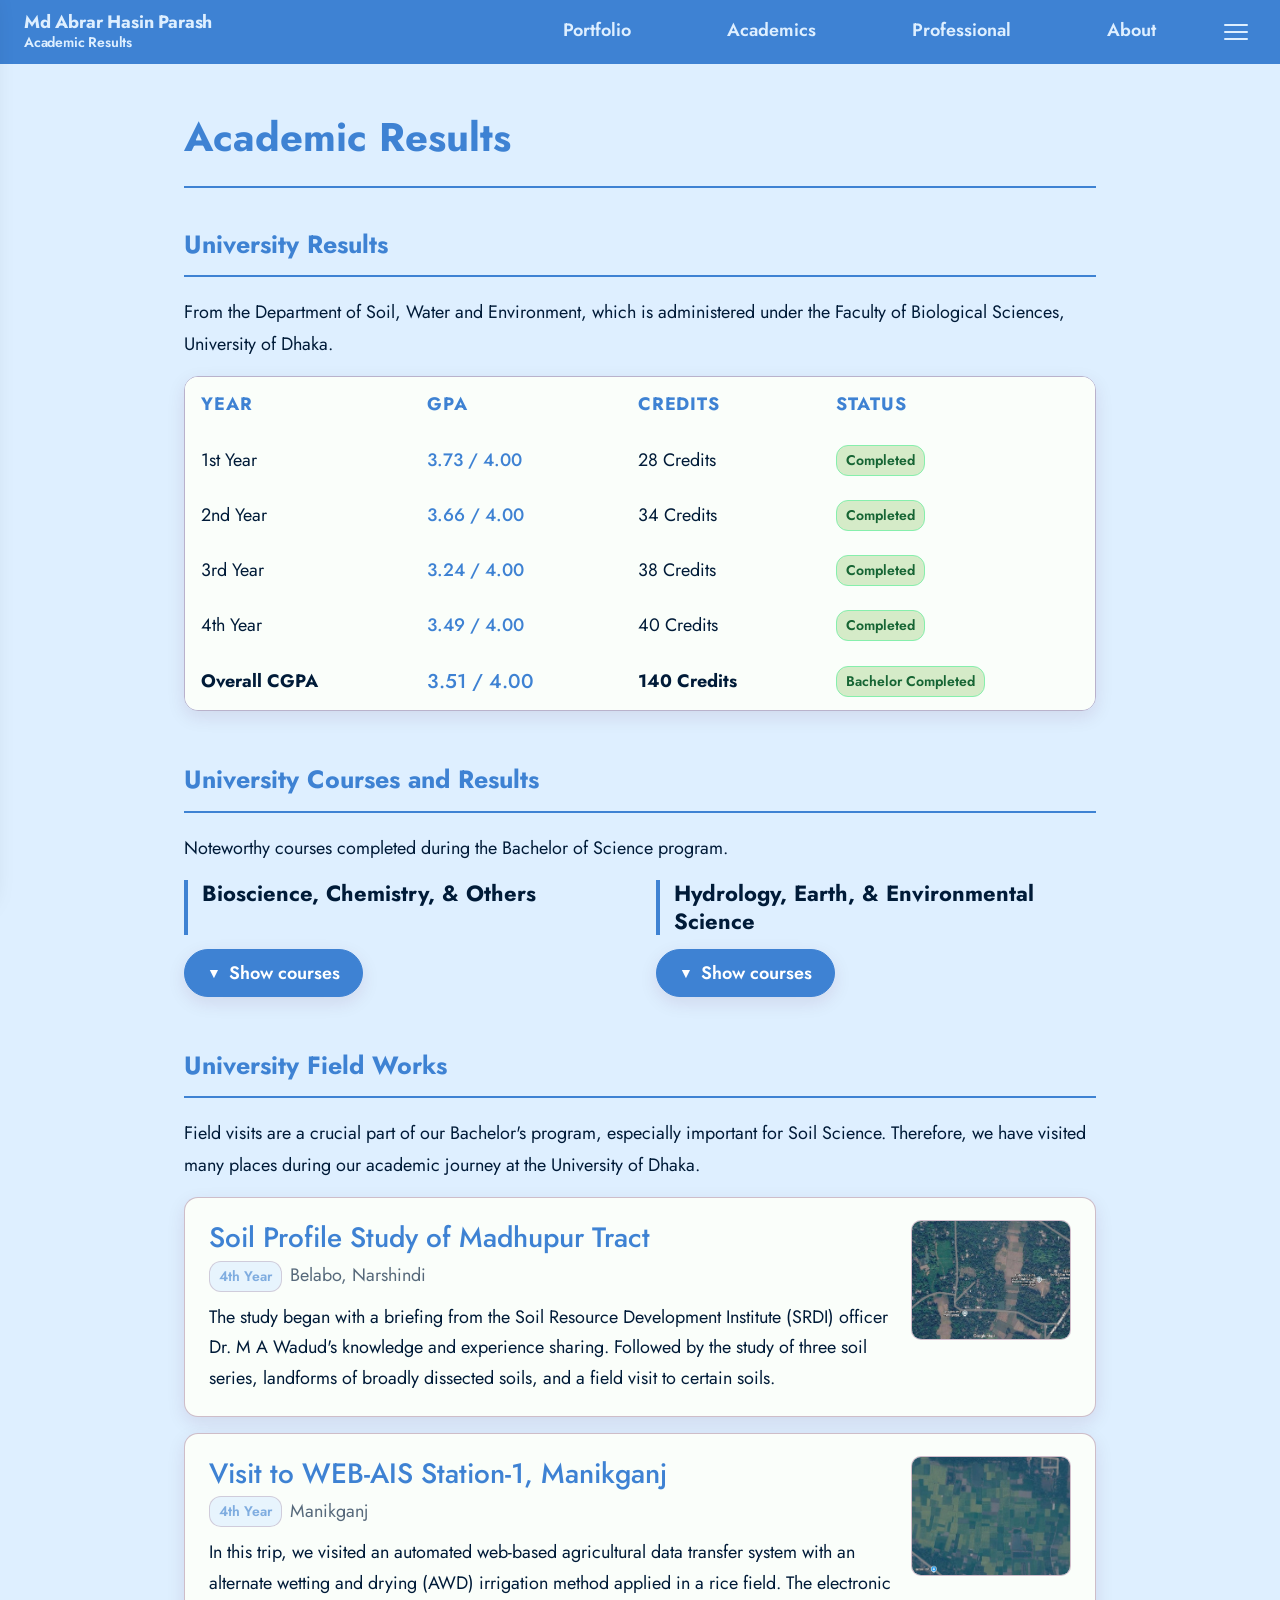
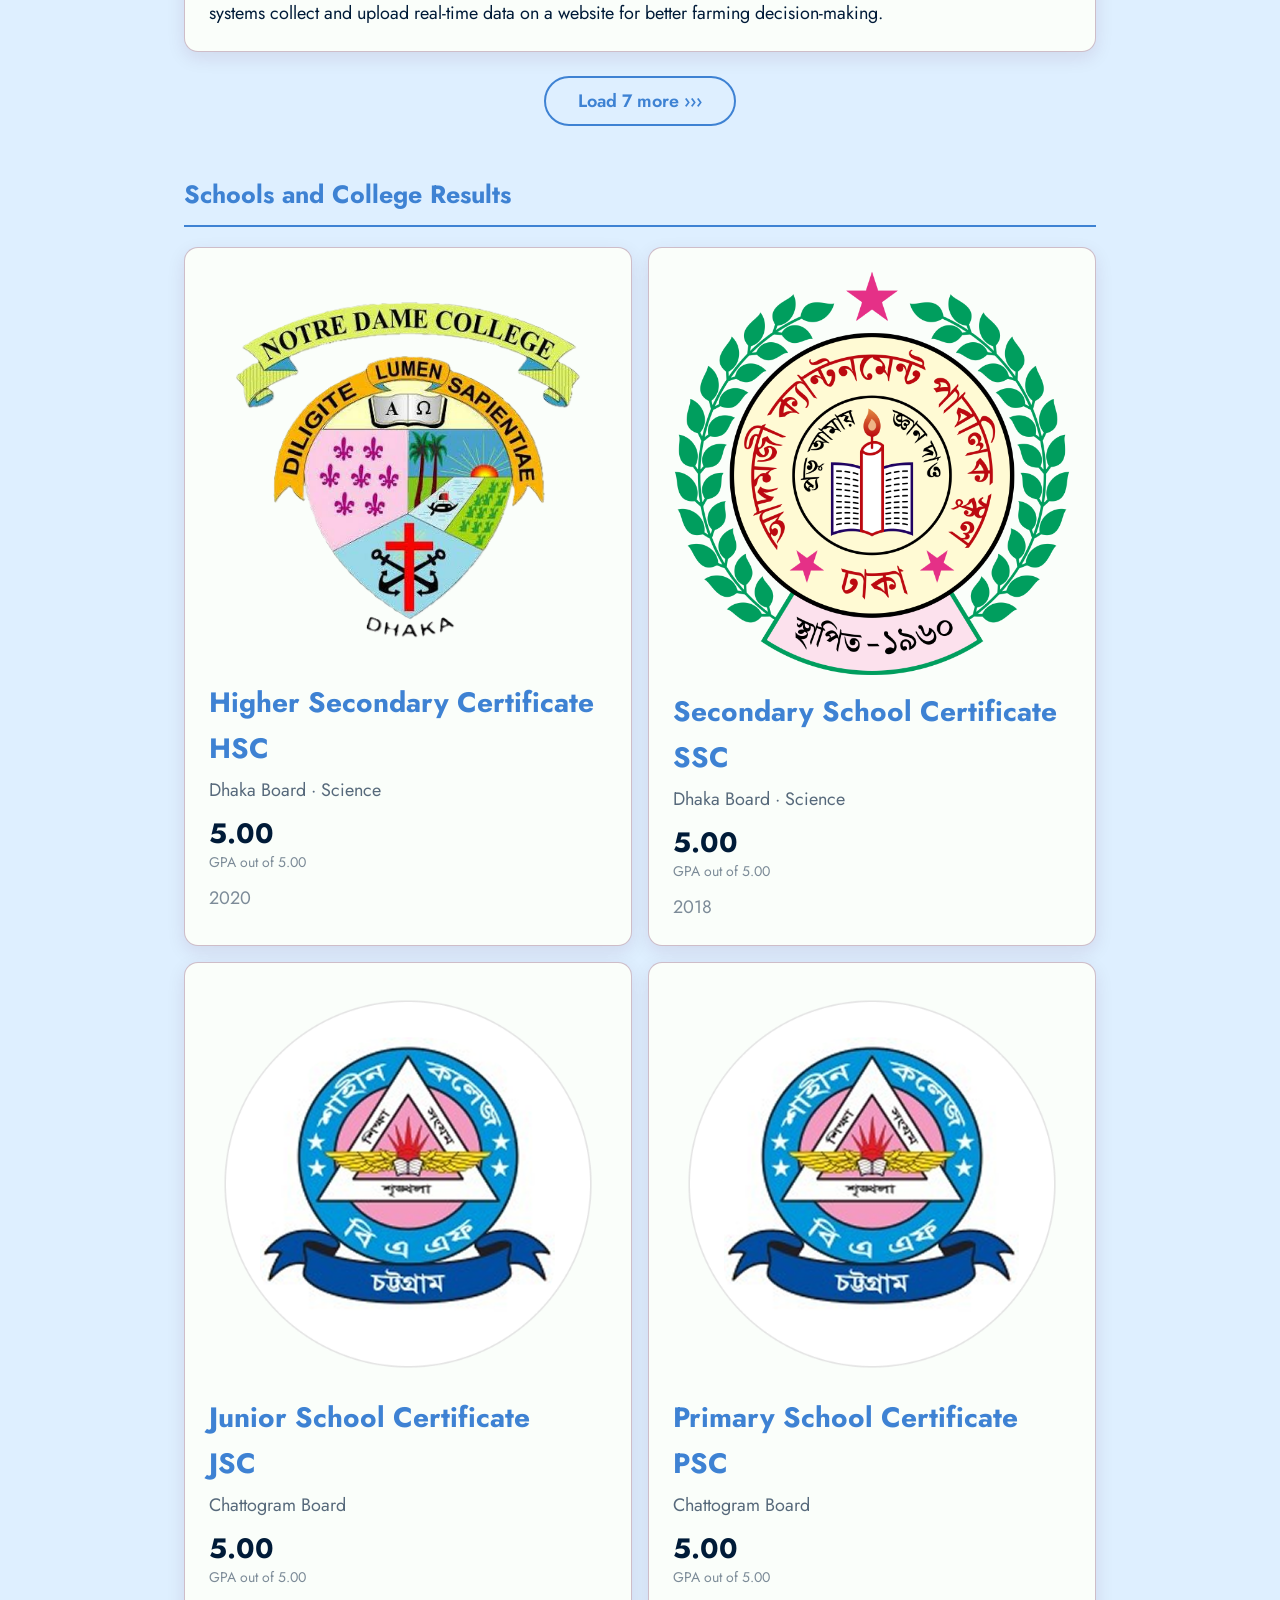
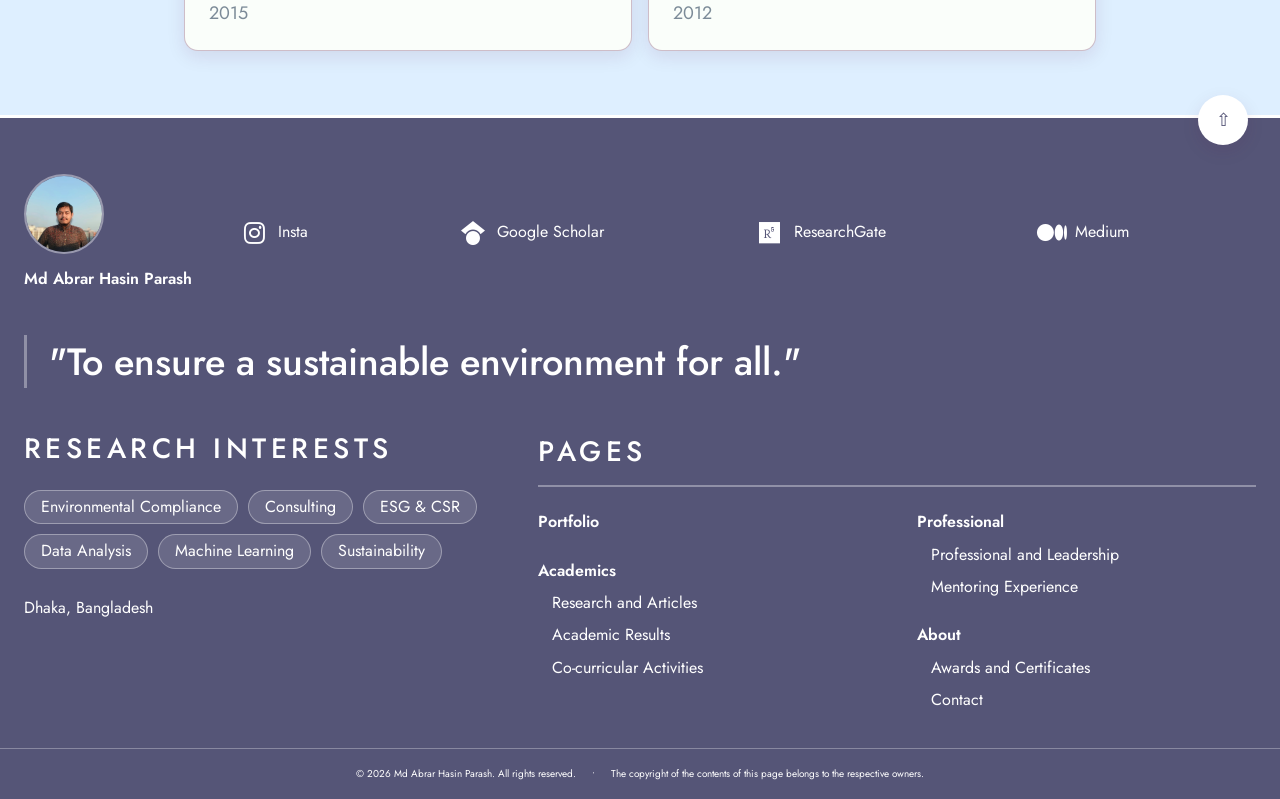
==== commit 36591e6f: "Update academic-results.html" ====
--- a/academic-results.html
+++ b/academic-results.html
@@ -205,109 +205,109 @@
         <tr>
           <td><span class="course-code">SWE 102</span></td>
           <td>Introduction to Soil-II</td>
-          <td>2.00</td>
+          <td>2</td>
           <td><span class="result-grade">A</span></td>
         </tr>
         <tr>
           <td><span class="course-code">CM 100F</span></td>
           <td>Fundamentals of Chemistry</td>
-          <td>4.00</td>
+          <td>4</td>
           <td><span class="result-grade">A</span></td>
         </tr>
             <tr>
           <td><span class="course-code">BOT 1001</span></td>
           <td>Diversities in Plant Kingdom and Plant Physiology</td>
-          <td>4.00</td>
+          <td>4</td>
           <td><span class="result-grade">A-</span></td>
         </tr>
             <tr>
           <td><span class="course-code">SWE 203</span></td>
           <td>General Microbiology</td>
-          <td>2.00</td>
+          <td>2</td>
           <td><span class="result-grade">A</span></td>
         </tr>
         <tr>
           <td><span class="course-code">SWE 204</span></td>
           <td>Calculus</td>
-          <td>2.00</td>
+          <td>2</td>
           <td><span class="result-grade">A+</span></td>
         </tr>
         <tr>
           <td><span class="course-code">SWE 205</span></td>
           <td>Bio-statistics</td>
-          <td>2.00</td>
+          <td>2</td>
           <td><span class="result-grade">A-</span></td>
         </tr>
         <tr>
           <td><span class="course-code">SWE 206</span></td>
           <td>Plant Biochemistry</td>
-          <td>2.00</td>
+          <td>2</td>
           <td><span class="result-grade">A-</span></td>
         </tr>
         <tr>
           <td><span class="course-code">SWE 207</span></td>
           <td>Water Chemistry</td>
-          <td>2.00</td>
+          <td>2</td>
           <td><span class="result-grade">A+</span></td>
         </tr>
         <tr>
           <td><span class="course-code">FC 2</span></td>
           <td>Functional and Communicative English</td>
-          <td>2.00</td>
+          <td>2</td>
           <td><span class="result-grade">A+</span></td>
         </tr>
         <tr>
           <td><span class="course-code">CM 241H</span></td>
           <td>Chemistry of Elements</td>
-          <td>2.00</td>
+          <td>2</td>
           <td><span class="result-grade">A+</span></td>
         </tr>
         <tr>
           <td><span class="course-code">CMGL 101H</span></td>
           <td>General Chemistry Laboratory</td>
-          <td>2.00</td>
+          <td>2</td>
           <td><span class="result-grade">A+</span></td>
         </tr>
         <tr>
           <td><span class="course-code">SWE 302</span></td>
           <td>Soil Chemistry-I</td>
-          <td>4.00</td>
+          <td>4</td>
           <td><span class="result-grade">A-</span></td>
         </tr>
         <tr>
           <td><span class="course-code">SWE 303</span></td>
           <td>Soil Biochemistry</td>
-          <td>2.00</td>
+          <td>2</td>
           <td><span class="result-grade">B</span></td>
         </tr>
         <tr>
           <td><span class="course-code">SWE 304</span></td>
           <td>Soil and Environmental Microbiology</td>
-          <td>2.00</td>
+          <td>2</td>
           <td><span class="result-grade">A</span></td>
         </tr>
         <tr>
           <td><span class="course-code">SWE 405</span></td>
           <td>Agronomy</td>
-          <td>2.00</td>
+          <td>2</td>
           <td><span class="result-grade">A</span></td>
         </tr>
         <tr>
           <td><span class="course-code">SWE 406</span></td>
           <td>Crops of Bangladesh</td>
-          <td>2.00</td>
+          <td>2</td>
           <td><span class="result-grade">B</span></td>
         </tr>
         <tr>
           <td><span class="course-code">SWE 410</span></td>
           <td>Soil Chemistry-II</td>
-          <td>2.00</td>
+          <td>2</td>
           <td><span class="result-grade">B</span></td>
         </tr>
         <tr>
           <td><span class="course-code">SWE 412</span></td>
           <td>Seminar</td>
-          <td>2.00</td>
+          <td>2</td>
           <td><span class="result-grade">A+</span></td>
         </tr>
 
@@ -349,121 +349,121 @@
             <tr>
           <td><span class="course-code">SWE 101</span></td>
           <td>Introduction to Soil-I</td>
-          <td>2.00</td>
+          <td>2</td>
           <td><span class="result-grade">A-</span></td>
         </tr>
             <tr>
           <td><span class="course-code">SWE 103</span></td>
           <td>Introduction to Environmental Science</td>
-          <td>2.00</td>
+          <td>2</td>
           <td><span class="result-grade">A</span></td>
         </tr>
             <tr>
           <td><span class="course-code">SWE 104</span></td>
           <td>Introduction to Water Science</td>
-          <td>2.00</td>
+          <td>2</td>
           <td><span class="result-grade">A</span></td>
         </tr>
             <tr>
           <td><span class="course-code">GLT 101</span></td>
           <td>Geology</td>
-          <td>2.00</td>
+          <td>2</td>
           <td><span class="result-grade">A+</span></td>
         </tr>
             <tr>
           <td><span class="course-code">GLP 102</span></td>
           <td>Petrology and Mineralogy Lab</td>
-          <td>2.00</td>
+          <td>2</td>
           <td><span class="result-grade">A+</span></td>
         </tr>
             <tr>
           <td><span class="course-code">SWE 201</span></td>
           <td>Soil Mineralogy and Soil Colloids</td>
-          <td>2.00</td>
+          <td>2</td>
           <td><span class="result-grade">A</span></td>
         </tr>
             <tr>
           <td><span class="course-code">SWE 202</span></td>
           <td>Soil Physics</td>
-          <td>4.00</td>
+          <td>4</td>
           <td><span class="result-grade">B+</span></td>
         </tr>
             <tr>
           <td><span class="course-code">SWE 208</span></td>
           <td>Introduction to Ecosystem Services</td>
-          <td>2.00</td>
+          <td>2</td>
           <td><span class="result-grade">B+</span></td>
         </tr>
             <tr>
           <td><span class="course-code">GMT 201</span></td>
           <td>Introduction to Geography and Environment</td>
-          <td>2.00</td>
+          <td>2</td>
           <td><span class="result-grade">B-</span></td>
         </tr>
             <tr>
           <td><span class="course-code">GML 202</span></td>
           <td>Fundamentals of GIS</td>
-          <td>2.00</td>
+          <td>2</td>
           <td><span class="result-grade">A-</span></td>
         </tr>
         <tr>
           <td><span class="course-code">SWE 306</span></td>
           <td>Water Resources and Water Quality</td>
-          <td>2.00</td>
+          <td>2</td>
           <td><span class="result-grade">B-</span></td>
         </tr>
         <tr>
           <td><span class="course-code">SWE 307</span></td>
           <td>Atmospheric Science</td>
-          <td>2.00</td>
+          <td>2</td>
           <td><span class="result-grade">B</span></td>
         </tr>
         <tr>
           <td><span class="course-code">SWE 308</span></td>
           <td>Ecosystem and Environment</td>
-          <td>2.00</td>
+          <td>2</td>
           <td><span class="result-grade">B-</span></td>
         </tr>
             <tr>
           <td><span class="course-code">SWE 401</span></td>
           <td>Soil Survey and Remote Sensing</td>
-          <td>2.00</td>
+          <td>2</td>
           <td><span class="result-grade">A-</span></td>
         </tr>
         <tr>
           <td><span class="course-code">SWE 402</span></td>
           <td>Soil Conservation and Sustainable Land Use</td>
-          <td>2.00</td>
+          <td>2</td>
           <td><span class="result-grade">B-</span></td>
         </tr>
         <tr>
           <td><span class="course-code">SWE 403</span></td>
           <td>Soil Water Management</td>
-          <td>4.00</td>
+          <td>4</td>
           <td><span class="result-grade">B+</span></td>
         </tr>
         <tr>
           <td><span class="course-code">SWE 404</span></td>
           <td>Soil Management</td>
-          <td>2.00</td>
+          <td>2</td>
           <td><span class="result-grade">B+</span></td>
         </tr>
         <tr>
           <td><span class="course-code">SWE 407</span></td>
           <td>Soil Pollution and Waste Management</td>
-          <td>4.00</td>
+          <td>4</td>
           <td><span class="result-grade">A</span></td>
         </tr>
         <tr>
           <td><span class="course-code">SWE 409</span></td>
           <td>Soils of Bangladesh</td>
-          <td>2.00</td>
+          <td>2</td>
           <td><span class="result-grade">B</span></td>
         </tr>
         <tr>
           <td><span class="course-code">SWE 411</span></td>
           <td>Hydrology</td>
-          <td>2.00</td>
+          <td>2</td>
           <td><span class="result-grade">A-</span></td>
         </tr>
 
--- a/css/shared.css
+++ b/css/shared.css
@@ -52,9 +52,9 @@
    (hero background animation) are allowed to animate — these are
    the two deliberate motion effects on the site, everything else
    stays still */
-*:not(.fade-up):not(.hero-glass-band):not(.reveal-box),
-*:not(.fade-up):not(.hero-glass-band):not(.reveal-box)::before,
-*:not(.fade-up):not(.hero-glass-band):not(.reveal-box)::after {
+*:not(.fade-up):not(.hero-glass-band):not(.reveal-box):not(.chevron),
+*:not(.fade-up):not(.hero-glass-band):not(.reveal-box):not(.chevron)::before,
+*:not(.fade-up):not(.hero-glass-band):not(.reveal-box):not(.chevron)::after {
   animation: none !important; animation-duration: 0s !important;
   transition: none !important;
 }
@@ -719,6 +719,25 @@
    RELEVANT COURSES — SPLIT LAYOUT (Bio/Chem | Earth/Env)
    Additive only: nothing existing is overridden.
    ═══════════════════════════════════════════════════ */
+.course-code {
+  font-family: 'Courier New', monospace; font-weight: 700; font-size: 14px;
+  color: var(--page-text); background: var(--page-bg); padding: 2px 8px; border-radius: 4px;
+}
+
+.collapse-toggle {
+  display: inline-flex; align-items: center; gap: 8px;
+  background: var(--accent); border: 0.4px solid var(--accent);
+  border-radius: 30px; padding: 10px 22px;
+  font-family: var(--font-body); font-size: 18px; font-weight: 600;
+  color: #ffffff; cursor: pointer; box-shadow: var(--card-shadow);
+}
+.collapse-toggle:hover {
+  background: var(--page-bg);
+  color: var(--accent);
+}
+.chevron { font-size: 14px; }
+.collapse-panel         { max-height: 0; overflow: hidden; }
+.collapse-panel.open    { max-height: 4000px; margin-top: 18px; }
 
 /* Two columns, side by side */
 .course-split {
@@ -772,6 +791,7 @@
 
 /* Side-by-side only (above 720px): tighter table so half-width columns fit */
 @media (min-width: 721px) {
+  .course-split .course-col-title { min-height: 2.5em; }
   .course-split .result-table th,
   .course-split .result-table td { padding: 10px; }
   .course-split .result-table th { font-size: 14px; letter-spacing: 0.02em; }
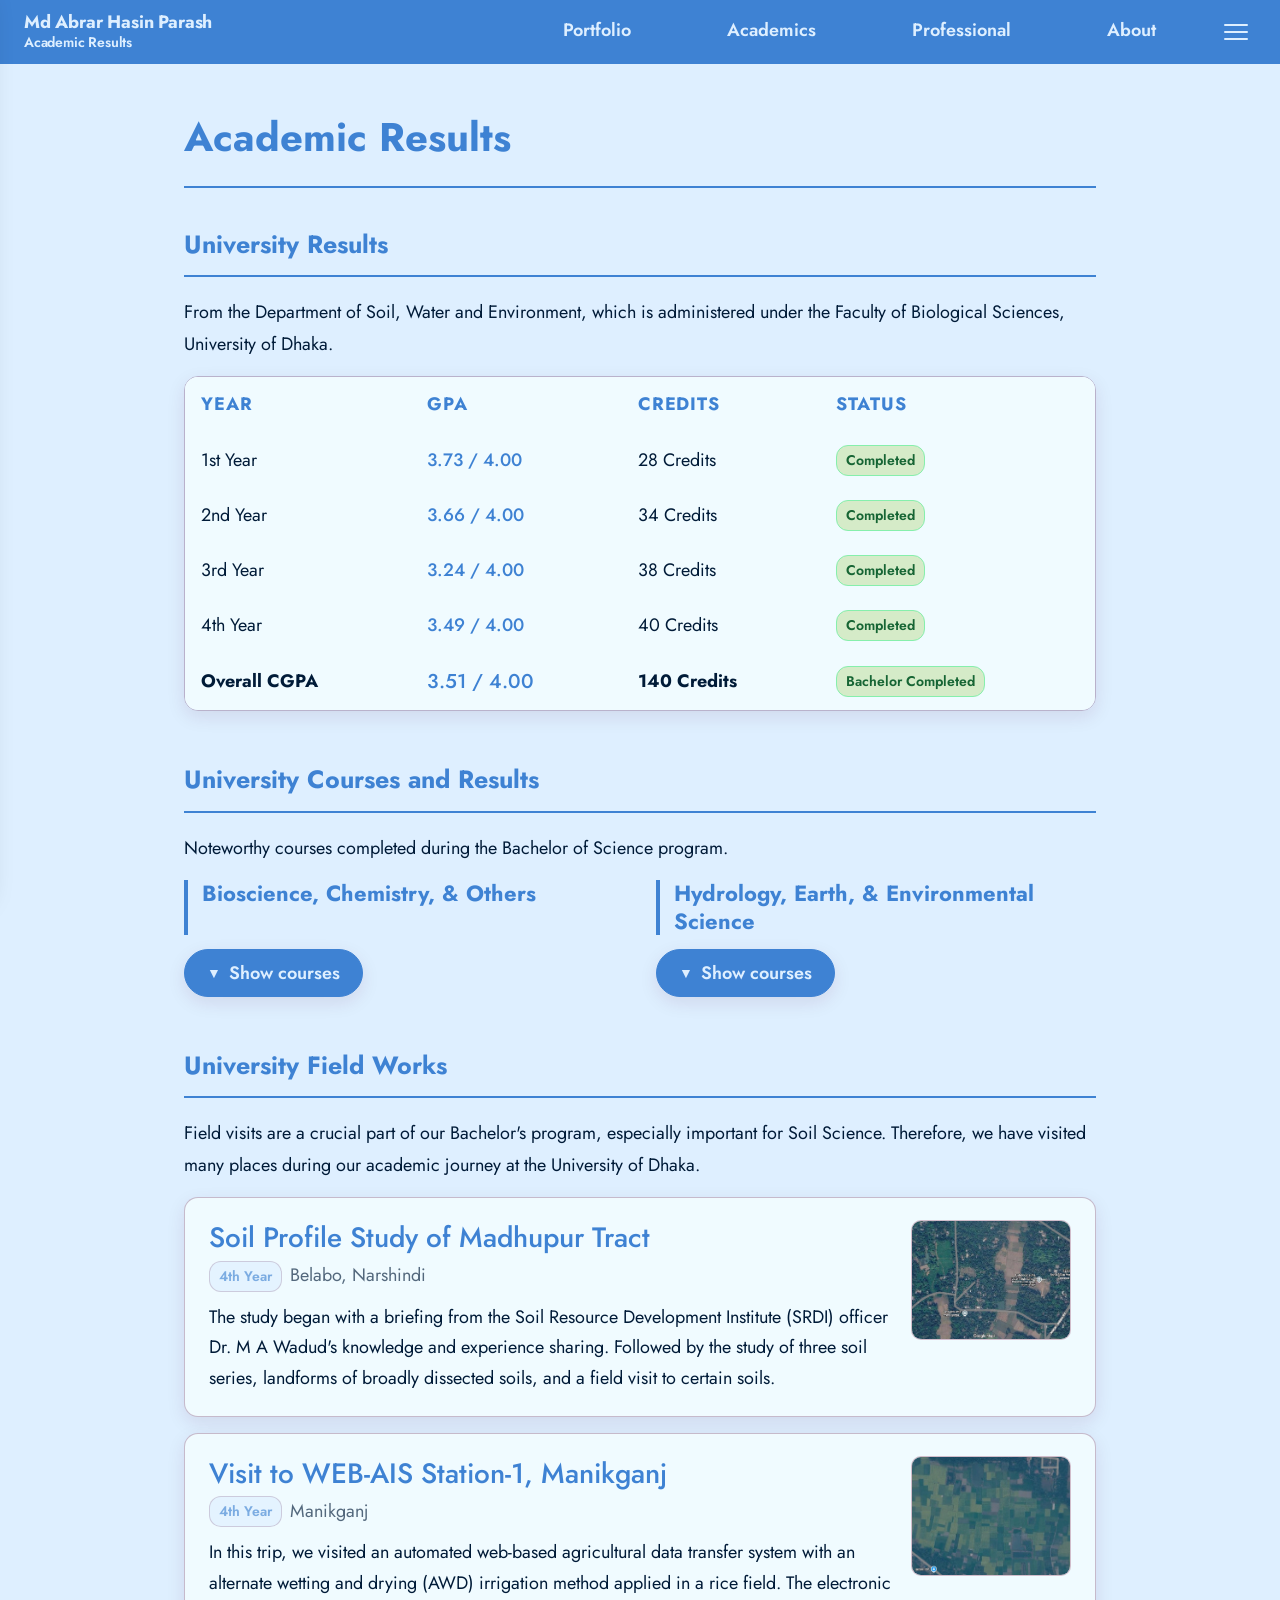
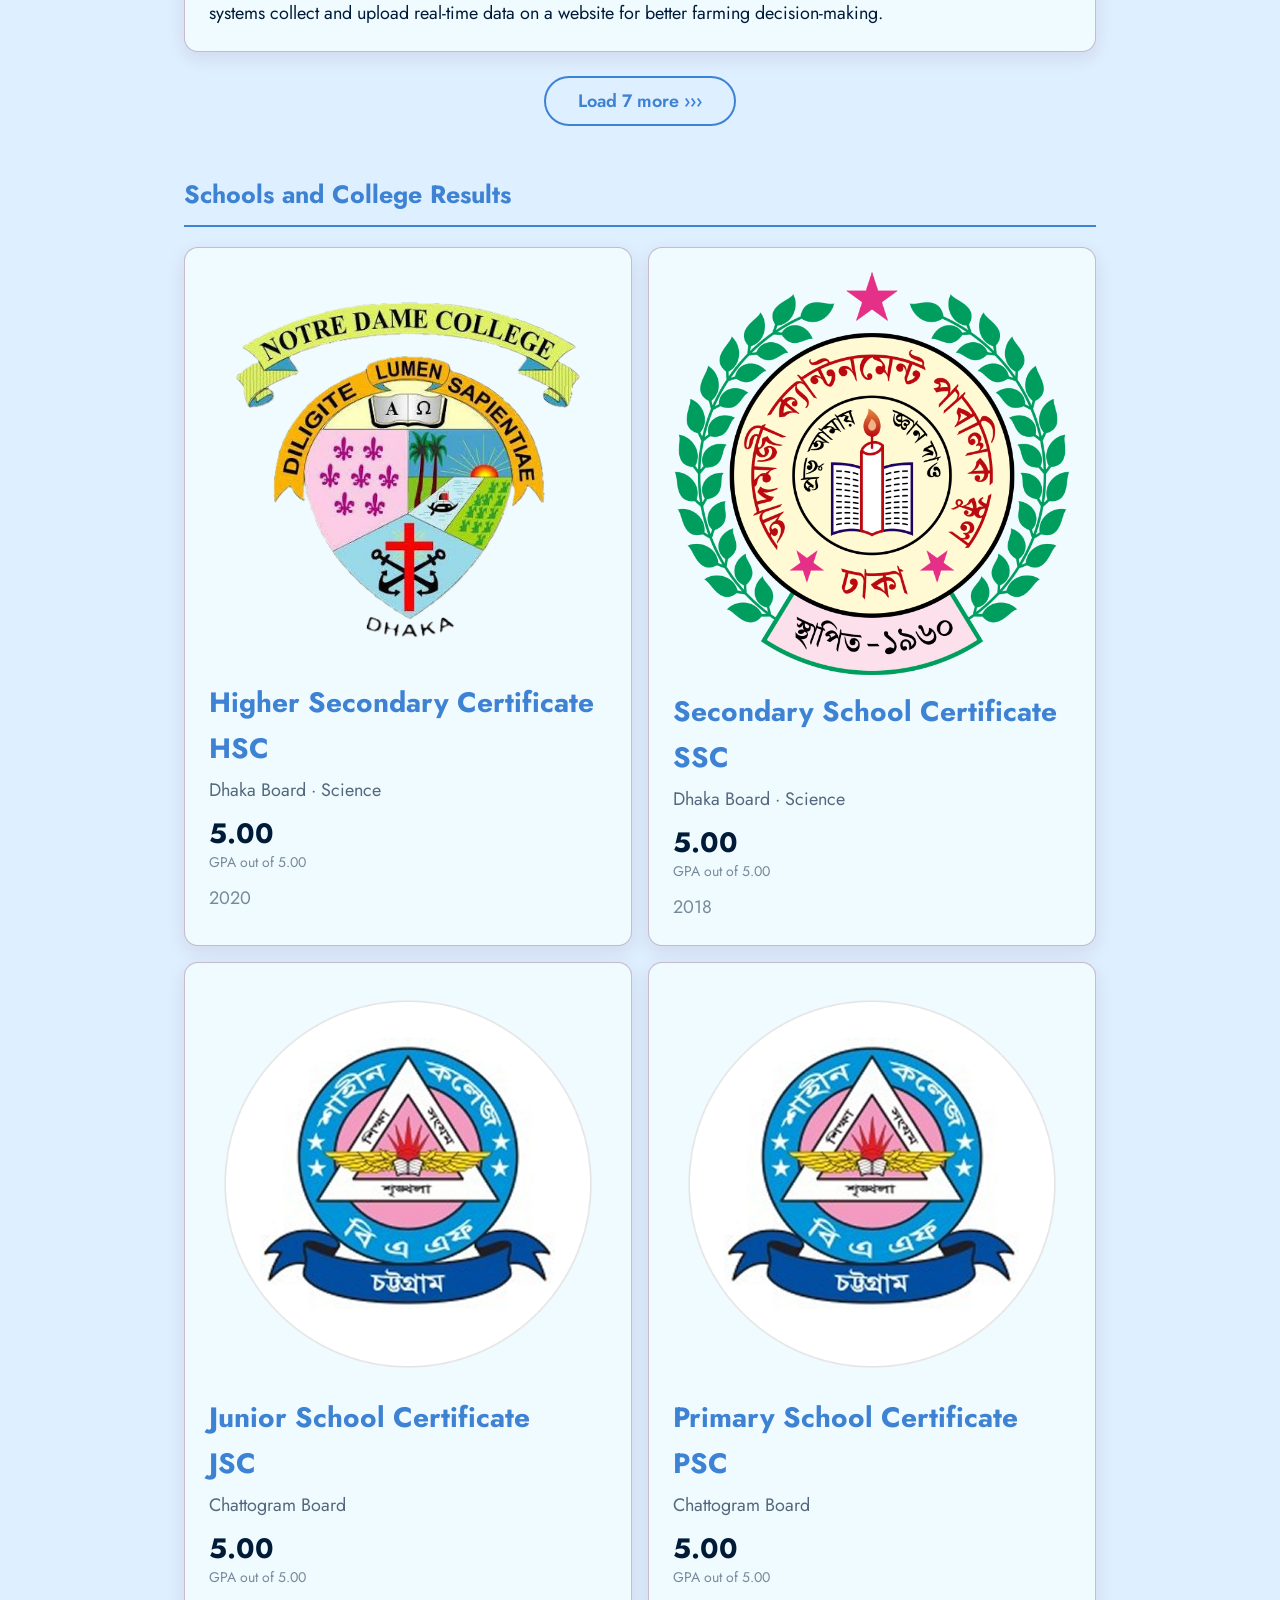
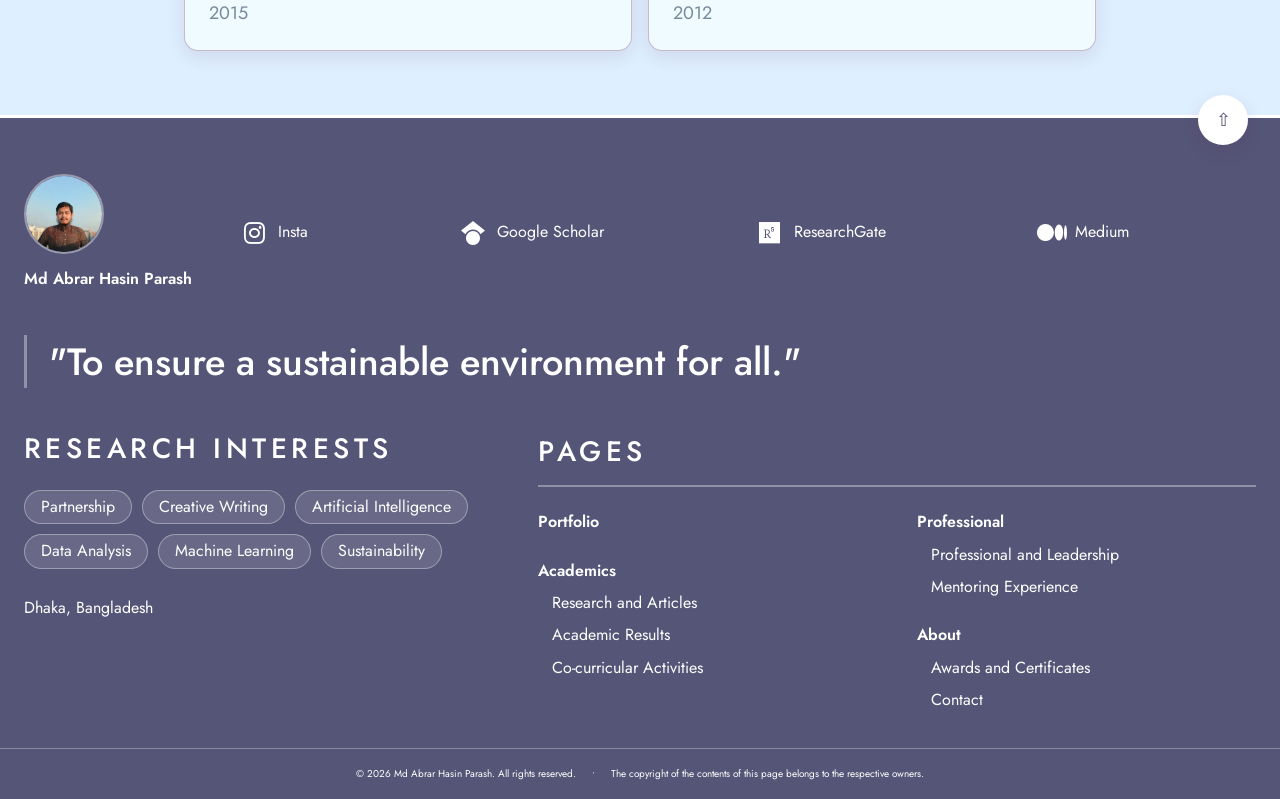
==== commit 397a07fd: "Update academic-results.html" ====
--- a/academic-results.html
+++ b/academic-results.html
@@ -883,9 +883,9 @@
         <div class="footer-interests-label">Research Interests</div>
         <div class="footer-tags">
           <!-- EDIT: add or remove tags -->
-          <span class="footer-tag">Environmental Compliance</span>
-          <span class="footer-tag">Consulting</span>
-          <span class="footer-tag">ESG &amp; CSR</span>
+          <span class="footer-tag">Partnership</span>
+          <span class="footer-tag">Creative Writing</span>
+          <span class="footer-tag">Artificial Intelligence</span>
           <span class="footer-tag">Data Analysis</span>
           <span class="footer-tag">Machine Learning</span>
           <span class="footer-tag">Sustainability</span>
--- a/css/shared.css
+++ b/css/shared.css
@@ -19,7 +19,7 @@
   --page-bg      : #deefff;
   --page-text    : #001b38;
   --nav-accent   : #3e82d3;
-  --card-bg      : #fafefa;
+  --card-bg      : #f0fbff;
   --card-border  : rgba(91,18,69,0.28);
   --card-shadow  : 0 6px 18px rgba(91,18,69,0.10);
   --topbar-bg    : #3e82d3;
@@ -720,7 +720,7 @@
    Additive only: nothing existing is overridden.
    ═══════════════════════════════════════════════════ */
 .course-code {
-  font-family: 'Courier New', monospace; font-weight: 700; font-size: 14px;
+  font-family: 'Courier New', monospace; font-weight: 700; font-size: 12px;
   color: var(--page-text); background: var(--page-bg); padding: 2px 8px; border-radius: 4px;
 }
 
@@ -729,7 +729,7 @@
   background: var(--accent); border: 0.4px solid var(--accent);
   border-radius: 30px; padding: 10px 22px;
   font-family: var(--font-body); font-size: 18px; font-weight: 600;
-  color: #ffffff; cursor: pointer; box-shadow: var(--card-shadow);
+  color: var(--page-bg); cursor: pointer; box-shadow: var(--card-shadow);
 }
 .collapse-toggle:hover {
   background: var(--page-bg);
@@ -762,7 +762,7 @@
   font-size: 22px;
   font-weight: 700;
   line-height: 1.25;
-  color: var(--page-text);
+  color: var(--accent);
 }
 
 .course-col .collapse-toggle {
@@ -793,8 +793,16 @@
 @media (min-width: 721px) {
   .course-split .course-col-title { min-height: 2.5em; }
   .course-split .result-table th,
-  .course-split .result-table td { padding: 10px; }
-  .course-split .result-table th { font-size: 14px; letter-spacing: 0.02em; }
+  .course-split .result-table td { padding: 8px 8px; }
+  .course-split .result-table th { font-size: 12px; letter-spacing: 0.02em; }
+
+  /* Equal, fixed column widths in both tables */
+  .course-split .result-table { table-layout: fixed; }
+  .course-split .result-table th:nth-child(1) { width: 26%; }  /* Course Code */
+  .course-split .result-table th:nth-child(2) { width: 42%; }  /* Course Name */
+  .course-split .result-table th:nth-child(3) { width: 16%; }  /* Credit */
+  .course-split .result-table th:nth-child(4) { width: 16%; }  /* Result */
+  .course-split .course-code { white-space: nowrap; }          /* keeps "SWE 102" on one line */
 }
 
 /* Stack at 720px and below: Bio & Chem on top, Earth & Env below */
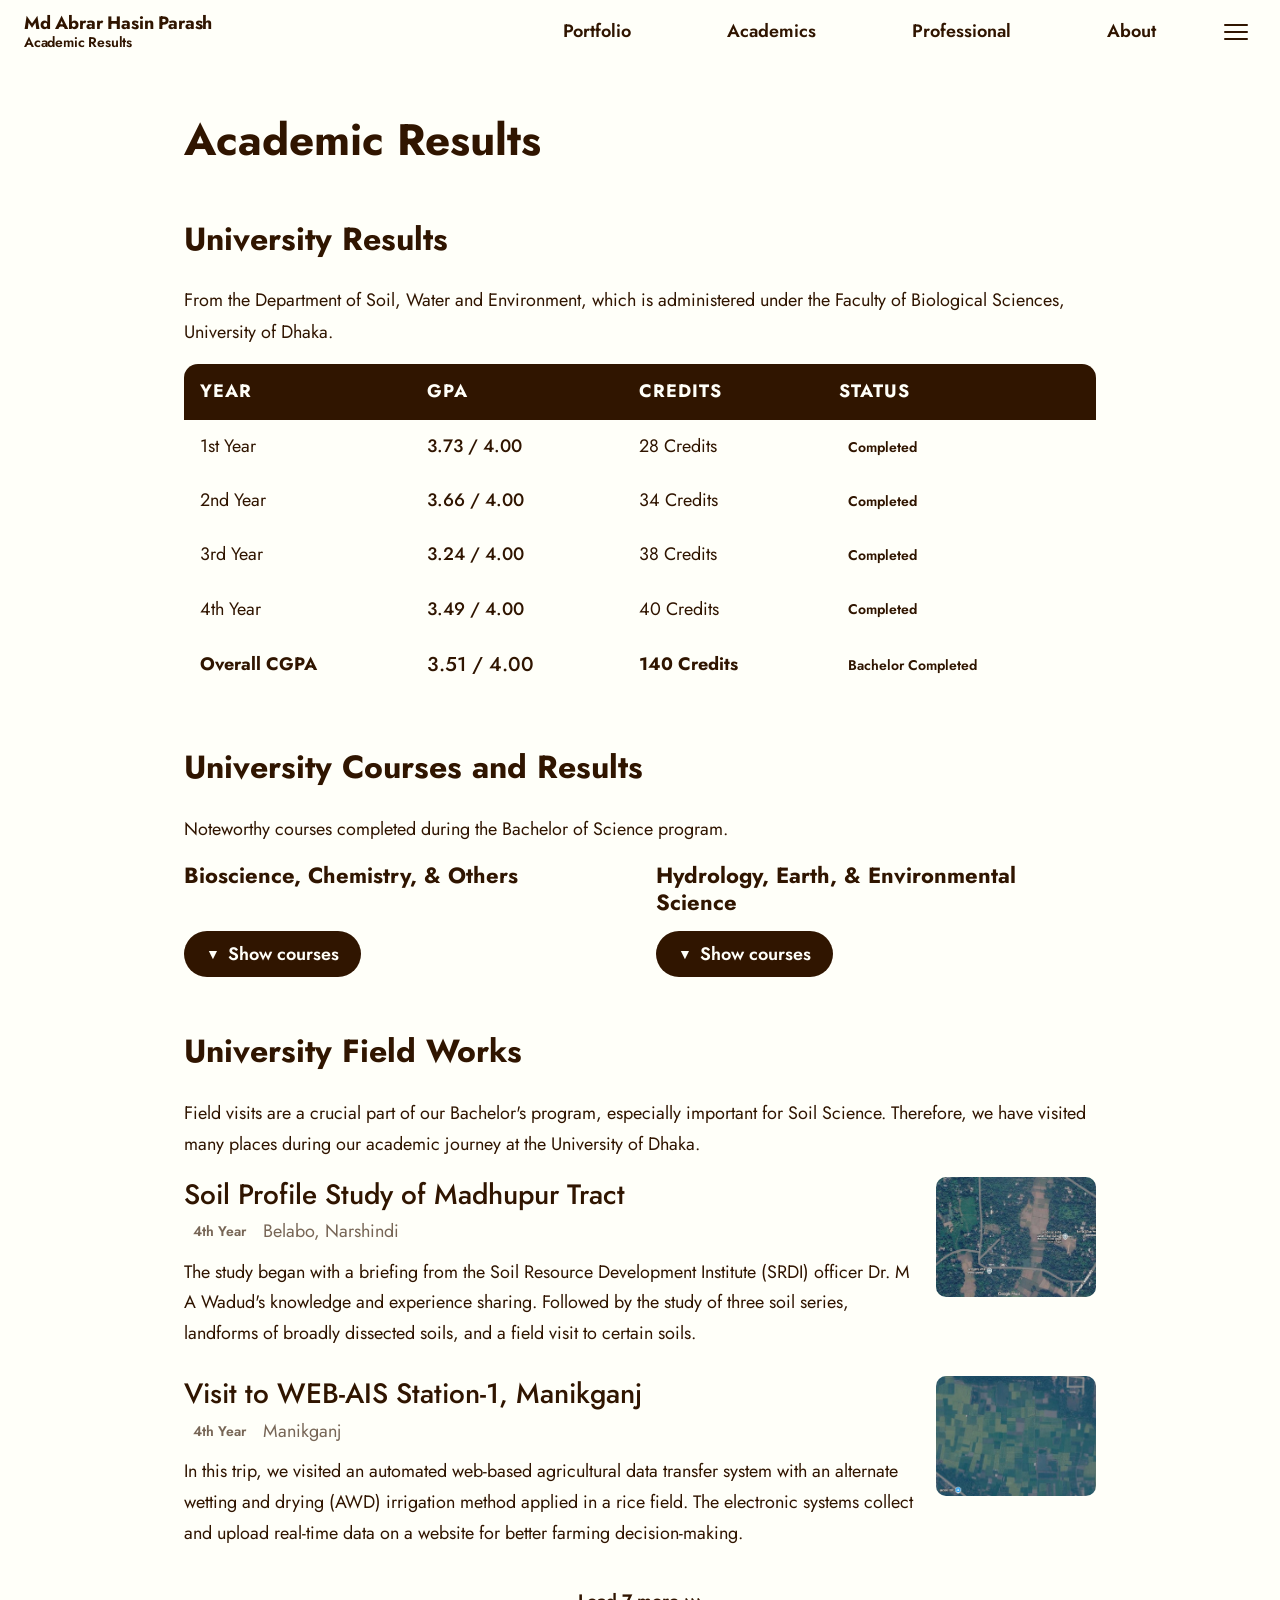
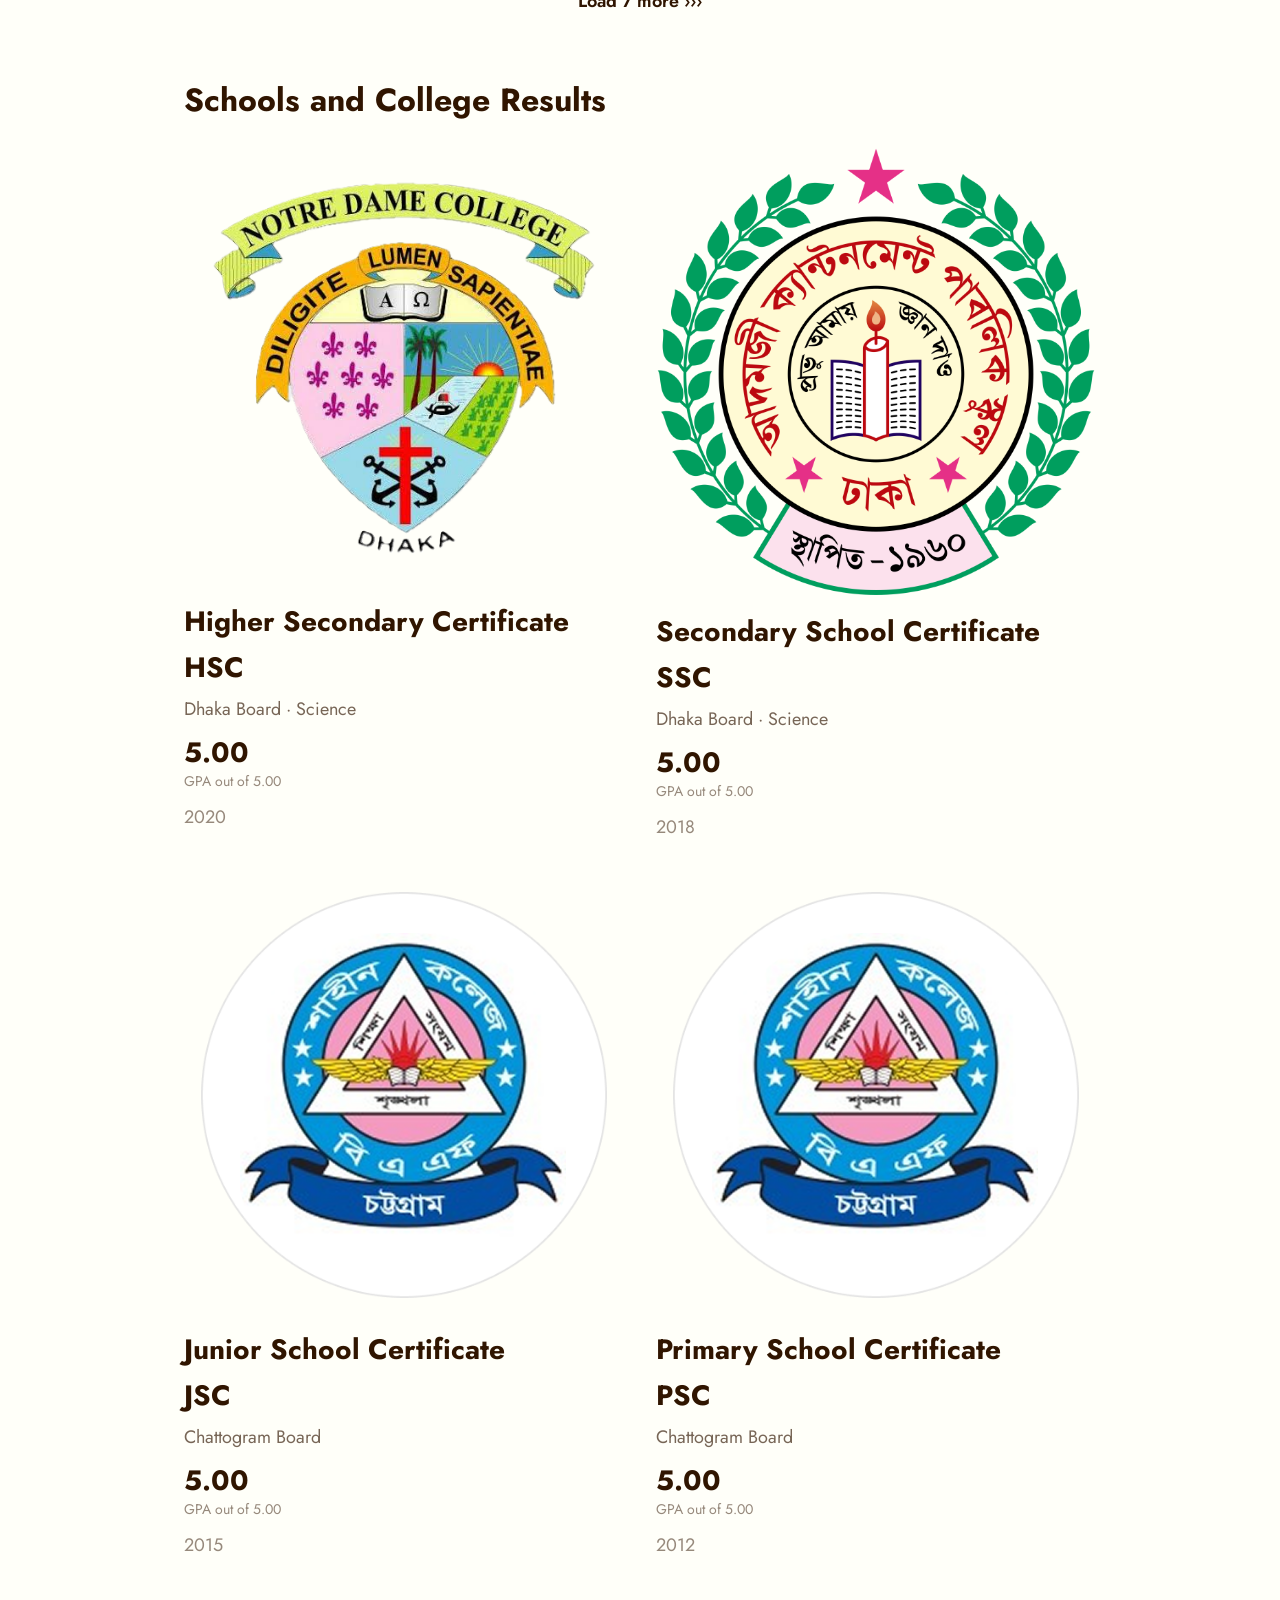
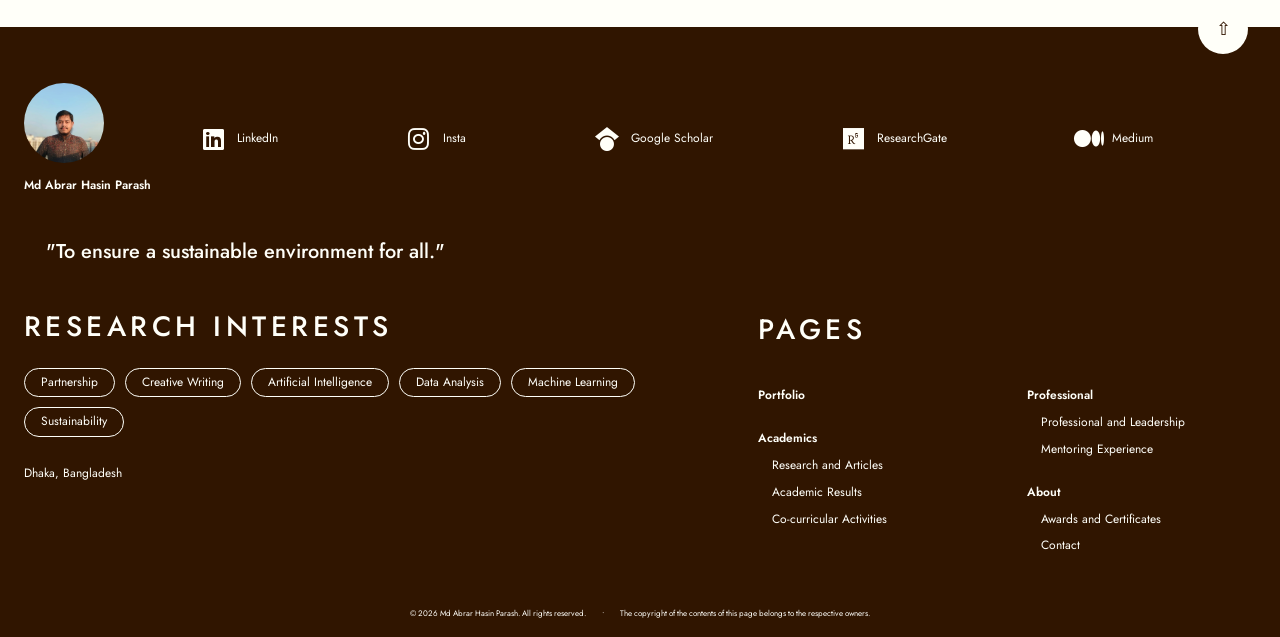
==== commit 4645d404: "Update academic-results.html" ====
--- a/academic-results.html
+++ b/academic-results.html
@@ -78,9 +78,9 @@
   </div>
 </div>
   <div class="sidenav-socials">
-    <!--  <a href="https://www.linkedin.com/in/abrar-hasin-parash-md/" target="_blank" title="LinkedIn">
+    <a href="https://www.linkedin.com/in/abrar-hasin-parash-md/" target="_blank" title="LinkedIn">
       <i class="fa-brands fa-linkedin" style="font-size:26px;color:#0a66c2;"></i>
-    </a>-->
+    </a>
     <a href="https://www.instagram.com/bored_beard_" target="_blank" title="Insta">
       <i class="fab fa-instagram" style="font-size:26px; color:#E1306C;"></i>
     </a>
@@ -850,6 +850,9 @@
 
       <!-- To add a social, copy one <a> line. Up to 6 fit. Width adjusts automatically. -->
       <div class="footer-socials">
+        <a class="footer-social" href="https://www.linkedin.com/in/abrar-hasin-parash-md/" target="_blank" rel="noopener" title="LinkedIn">
+          <i class="fa-brands fa-linkedin" aria-hidden="true"></i><span>LinkedIn</span>
+        </a>
         <a class="footer-social" href="https://www.instagram.com/bored_beard_" target="_blank" rel="noopener" title="Instagram">
           <i class="fa-brands fa-instagram" aria-hidden="true"></i><span>Insta</span>
         </a>
@@ -862,11 +865,6 @@
         <a class="footer-social" href="https://medium.com/@abrarparash" target="_blank" rel="noopener" title="Medium">
           <i class="fa-brands fa-medium" aria-hidden="true"></i><span>Medium</span>
         </a>
-        <!--
-        <a class="footer-social" href="https://www.linkedin.com/in/abrar-hasin-parash-md/" target="_blank" rel="noopener" title="LinkedIn">
-          <i class="fa-brands fa-linkedin" aria-hidden="true"></i><span>LinkedIn</span>
-        </a>
-        -->
       </div>
     </div>
 
--- a/css/shared.css
+++ b/css/shared.css
@@ -14,16 +14,19 @@
 
 /* ── CSS VARIABLES ────────────────────────────────────────────── */
 :root {
-  --accent       : #3e82d3;
-  --accent-light : #ffffff;
-  --page-bg      : #deefff;
-  --page-text    : #001b38;
-  --nav-accent   : #3e82d3;
-  --card-bg      : #f0fbff;
-  --card-border  : rgba(91,18,69,0.28);
-  --card-shadow  : 0 6px 18px rgba(91,18,69,0.10);
-  --topbar-bg    : #3e82d3;
-  --topbar-border: #3e82d3;
+  --shade-dark   : #301500;
+  --shade-light  : #fffff9;
+   
+  --accent       : var(--shade-dark);
+  --accent-light : var(--shade-light);
+  --page-bg      : var(--shade-light);
+  --page-text    : var(--shade-dark);
+  --nav-accent   : var(--shade-dark);
+  --card-bg      : var(--shade-light);
+  --card-border  : transparent;
+  --card-shadow  : none;
+  --topbar-bg    : var(--shade-light);
+  --topbar-border: var(--shade-light);
   --glass-blur   : blur(14px);
   --font-heading : 'Jost', sans-serif;
   --font-body    : 'Jost', sans-serif;
@@ -93,24 +96,24 @@
 }
 
 /* ================================================================
-   TOPBAR — the ONE glass element
+   TOPBAR — same color as page, dark text, dark hover
    ================================================================ */
 .topbar {
   position: fixed; top: 0; left: 0; right: 0;
   height: var(--topbar-h);
   background: var(--topbar-bg);
-  border-bottom: 1px solid var(--topbar-border);
   display: flex; align-items: center; justify-content: space-between;
   padding: 0 var(--pad); z-index: 900;
 }
 .topbar-brand {
   font-family: var(--font-heading); font-size: 18px; font-weight: 700;
-  color: #deefff; letter-spacing: -0.01em; line-height: 1.2;
+  color: var(--shade-dark); letter-spacing: -0.01em; line-height: 1.2;
 }
 .topbar-brand small {
   display: block; font-family: var(--font-body);
-  font-size: 14px; font-weight: 600; color: var(--page-bg); opacity: 1;
-}
+  font-size: 14px; font-weight: 600; color: var(--shade-dark);
+}
+
 /* ================================================================
    TOPBAR DESKTOP NAV — dropdown menus
    ================================================================ */
@@ -119,101 +122,105 @@
   height: var(--topbar-h);
   margin-right: 12px; margin-left: auto;
 }
-
 .topbar-nav .nav-item {
   position: relative; display: flex; align-items: center;
 }
 .topbar-nav .nav-link {
   font-family: var(--font-heading); font-size: 18px; font-weight: 600;
-  color: var(--page-bg); padding: 0 48px; height: 100%;
+  color: var(--shade-dark); padding: 0 48px; height: 100%;
   display: flex; align-items: center;
-  text-decoration: none; border-bottom: 2px solid transparent;
-  white-space: nowrap;
-}
-.topbar-nav .nav-link:hover {
-  background: #deefff;
-  color: var(--accent);
-  border-bottom-color: transparent;
+  text-decoration: none; white-space: nowrap;
+}
+/* Hover on the whole item, so the link stays dark while the dropdown is open */
+.topbar-nav .nav-item:hover > .nav-link,
+.topbar-nav .nav-item:focus-within > .nav-link {
+  background: var(--shade-dark);
+  color: var(--shade-light);
 }
 
 /* ── DROPDOWN ─────────────────────────────────────────────────── */
 .topbar-nav .dropdown {
   position: absolute; top: 100%; left: 0;
-  background: var(--accent);
-  border: none; border-radius: 0;
+  background: var(--shade-light);
   min-width: 220px; z-index: 1000;
   display: none;
 }
-.topbar-nav .nav-item:hover .dropdown { display: block; }
+.topbar-nav .nav-item:hover .dropdown,
+.topbar-nav .nav-item:focus-within .dropdown { display: block; }
 
 .topbar-nav .dropdown a {
   display: block; padding: 13px 20px;
   font-family: var(--font-heading); font-size: 14px; font-weight: 400;
-  color: #deefff; opacity: 0.85;
-  text-decoration: none; border-bottom: 1px solid rgba(255,255,255,0.10);
-  text-underline-offset: 3px;
-}
-.topbar-nav .dropdown a:last-child { border-bottom: none; }
-.topbar-nav .dropdown a:hover {
-  background: #deefff;
-  color: var(--accent);
-  opacity: 1;
+  color: var(--shade-dark);
   text-decoration: none;
+}
+.topbar-nav .dropdown a:hover,
+.topbar-nav .dropdown a:focus-visible {
+  background: var(--shade-dark);
+  color: var(--shade-light);
 }
 
 /* Hide desktop nav on mobile (hamburger takes over) */
 @media (max-width: 768px) {
   .topbar-nav { display: none; }
 }
+
+/* ── HAMBURGER ────────────────────────────────────────────────── */
 .hamburger {
   background: none; border: none; padding: 8px;
   display: flex; flex-direction: column; gap: 5px; border-radius: var(--r-sm);
 }
-.hamburger span { display: block; width: 24px; height: 2px; background: var(--page-bg); border-radius: 2px; }
-.hamburger:hover { background: var(--page-bg); }
-.hamburger:hover span {
-  background: var(--accent);
-}
+.hamburger span {
+  display: block; width: 24px; height: 2px;
+  background: var(--shade-dark); border-radius: 2px;
+}
+.hamburger:hover { background: var(--shade-dark); }
+.hamburger:hover span { background: var(--shade-light); }
 
 /* ================================================================
    SIDE NAVIGATION
    ================================================================ */
+/* Overlay: dimmed dark tint, so the menu stands out from the page */
 .sidenav-overlay {
-  position: fixed; inset: 0; background: rgba(0,0,0,0.45);
+  position: fixed; inset: 0;
+  background: rgba(48,21,0,0.45);                                  /* fallback */
+  background: color-mix(in srgb, var(--shade-dark) 45%, transparent);
   z-index: 1000; opacity: 0; visibility: hidden;
 }
 .sidenav-overlay.active { opacity: 1; visibility: visible; }
+
 .sidenav {
   position: fixed; top: 0; left: -290px;
-  width: 272px; height: 100%; background: #fafefa; z-index: 1100;
+  width: 272px; height: 100%;
+  background: var(--shade-light);
+  z-index: 1100;
   display: flex; flex-direction: column;
-  box-shadow: 4px 0 26px rgba(0,0,0,0.18);
 }
 .sidenav.active { left: 0; }
+
 .sidenav-top {
   height: var(--topbar-h); padding: 0 18px;
   display: flex; align-items: center; justify-content: space-between;
-  border-bottom: 0.4px solid var(--card-border); flex-shrink: 0;
-}
-.sidenav-logo { font-family: var(--page-text); font-size: 18px; font-weight: 700; color: var(--accent); }
+  flex-shrink: 0;
+}
+.sidenav-logo {
+  font-family: var(--font-heading); font-size: 18px; font-weight: 700;
+  color: var(--shade-dark);
+}
 .sidenav-close-btn {
   background: none; border: none; font-size: 18px; line-height: 1;
-  color: var(--page-text); opacity: 0.5; padding: 4px; border-radius: 6px;
-}
-.sidenav-close-btn:hover { background: var(--accent-light); opacity: 1; }
+  color: var(--shade-dark); padding: 4px 8px; border-radius: 6px;
+}
+.sidenav-close-btn:hover { background: var(--shade-dark); color: var(--shade-light); }
+
 .sidenav-nav { flex: 1; overflow-y: auto; padding: 8px 0; }
 .sidenav-nav a {
   display: flex; align-items: center; gap: 11px;
-  padding: 12px 20px; font-family: var(--page-text); font-size: 18px;
-  color: var(--page-text); opacity: 1;
-  border-left: 3px solid transparent;
-}
-.sidenav-nav .nav-sub a:hover {
-  background: none;
-  border-left-color: transparent;
+  padding: 12px 20px; font-family: var(--font-body); font-size: 18px;
+  color: var(--shade-dark);
 }
 .sidenav-socials {
-  padding: 14px 20px; border-top: 0.4px solid var(--card-border);
+  padding: 14px 20px;
   display: flex; gap: 14px; flex-shrink: 0;
 }
 
@@ -224,29 +231,25 @@
   display: block; padding: 10px 20px 4px;
   font-family: var(--font-heading); font-size: 14px; font-weight: 500;
   text-transform: uppercase; letter-spacing: 0.08em;
-  color: var(--page-text); opacity: 1;
+  color: var(--shade-dark);
   pointer-events: none; user-select: none;
 }
 .sidenav-nav .nav-home a {
   padding: 9px 20px;
   font-family: var(--font-heading); font-size: 14px; font-weight: 500;
-  color: var(--page-text); opacity: 1;
-  border-left: none; display: block;
+  color: var(--shade-dark); display: block;
 }
 .sidenav-nav .nav-sub a {
   padding: 9px 20px 9px 34px;
   font-family: var(--font-heading); font-size: 14px; font-weight: 500;
-  color: var(--page-text); opacity: 1;
-  border-left: none; display: block;
+  color: var(--shade-dark); display: block;
 }
 .sidenav-nav a:hover,
 .sidenav-nav a.active {
-  opacity: 1;
   text-decoration: underline;
-  text-decoration-color: var(--accent);
+  text-decoration-color: var(--shade-dark);
   text-underline-offset: 3px;
   background: none;
-  border-left-color: none;
 }
 
 /* ================================================================
@@ -258,22 +261,24 @@
 /* ================================================================
    TYPE HIERARCHY
    ================================================================ */
-/* 40px — hero name & page name only */
+/* 44px — hero name & page name only */
 .page-title-simple {
-  font-family: var(--font-heading); font-size: 40px; font-weight: 700;
+  font-family: var(--font-heading); font-size: 44px; font-weight: 700;
   color: var(--accent); margin: 28px 0 36px;
-  padding-bottom: 16px; border-bottom: 2px solid var(--accent);
-}
-
-/* 30px — all section & card titles */
+  padding-bottom: 0; border-bottom: 0;
+}
+
+/* 32px — all section titles */
 .sec-title {
-  font-family: var(--font-heading); font-size: 25px; font-weight: 700;
+  font-family: var(--font-heading); font-size: 32px; font-weight: 700;
   color: var(--accent); margin-bottom: 20px;
-  padding-bottom: 10px; border-bottom: 2px solid var(--accent);
-}
+  padding-bottom: 0; border-bottom: 0;
+}
+
+/* 22px — sub-titles inside a section */
 .sec-sub-title {
-  font-family: var(--accent); font-size: 18px; font-weight: 600;
-  color: var(--title-text); margin: 26px 0 14px;
+  font-family: var(--font-heading); font-size: 22px; font-weight: 600;
+  color: var(--accent); margin: 26px 0 14px;
 }
 
 /* 20px — body text */
@@ -288,7 +293,7 @@
    ================================================================ */
 .entry-card {
   display: flex; gap: 18px;
-  border: 0.4px solid var(--card-border); border-radius: var(--r-lg);
+  border: 0px solid var(--card-border); border-radius: var(--r-lg);
   padding: 20px 24px; margin-bottom: 16px;
   background: var(--card-bg); box-shadow: var(--card-shadow);
 }
@@ -296,12 +301,12 @@
 .entry-thumb {
   width: 100px; height: 120px; flex-shrink: 0;
   border-radius: var(--r-sm); overflow: hidden;
-  border: 0.4px solid var(--card-border); background: var(--accent-light);
+  border: 0px solid var(--card-border); background: var(--accent-light);
   display: flex; align-items: center; justify-content: center;
-  font-size: 36px; color: #C8D5EB;
+  font-size: 36px; color: var(--shade-dark);
 }
 .entry-thumb img    { width: 100%; height: 100%; object-fit: cover; }
-.entry-thumb iframe { width: 100%; height: 100%; border: none; background: #ffffff; display: block; }
+.entry-thumb iframe { width: 100%; height: 100%; border: none; background: var(--shade-light); display: block; }
 
 .entry-title {
   font-family: var(--font-heading); font-size: 28px; font-weight: 700;
@@ -327,11 +332,11 @@
    ================================================================ */
 .load-more-wrap { text-align: center; margin: 24px 0 4px; }
 .load-more-btn {
-  background: none; border: 2px solid var(--accent); color: var(--accent);
-  padding: 10px 32px; border-radius: 30px;
+  background: none; border: 0; color: var(--accent);
+  padding: 12px 34px; border-radius: 30px;
   font-family: var(--font-body); font-size: 18px; font-weight: 600;
 }
-.load-more-btn:hover    { background: var(--accent); color: #ffffff; }
+.load-more-btn:hover    { background: var(--accent); color: var(--shade-light); }
 .load-more-btn:disabled { opacity: 0.4; cursor: default; }
 .extra                  { display: none; }
 .extra.visible          { display: flex; }
@@ -344,26 +349,26 @@
 .explore-btn {
   display: inline-flex; align-items: center; gap: 6px;
   font-family: var(--font-body); font-size: 18px; font-weight: 600;
-  color: var(--accent); border: 2px solid var(--accent);
-  padding: 8px 22px; border-radius: 30px; margin-top: 12px;
-}
-.explore-btn:hover { background: var(--accent); color: #ffffff; }
+  color: var(--accent); border: 0;
+  padding: 10px 24px; border-radius: 30px; margin-top: 12px;
+}
+.explore-btn:hover { background: var(--accent); color: var(--shade-light); }
 
 /* ================================================================
    HOME PAGE
    ================================================================ */
-.home-section { padding: 40px 0 0; margin-bottom: 44px; }
+.home-section { padding: 40px 0 0; margin-bottom: 72px; }
 .home-sec-title {
-  font-family: var(--font-heading); font-size: 28px; font-weight: 700;
+  font-family: var(--font-heading); font-size: 34px; font-weight: 700;
   color: var(--accent); margin-bottom: 20px;
-  padding-bottom: 10px; border-bottom: 2px solid var(--accent); display: block;
+  padding-bottom: 0; border-bottom: 0; display: block;
 }
 .home-sec-title::after { content: ' ›'; font-weight: 300; }
 .home-sec-title:hover  { opacity: 0.75; }
 
 .intro-section { padding: 44px 0 0; }
 .intro-glass {
-  background: var(--card-bg); border: 0.4px solid var(--card-border);
+  background: var(--card-bg); border: 0px solid var(--card-border);
   border-radius: var(--r-lg); padding: 28px 32px; box-shadow: var(--card-shadow);
 }
 .intro-punchline {
@@ -378,7 +383,7 @@
 }
 .award-card {
   background: var(--card-bg);
-  border: 0.4px solid var(--card-border);
+  border: 0px solid var(--card-border);
   box-shadow: var(--card-shadow);
   border-radius: var(--r-lg);
   overflow: hidden;
@@ -387,10 +392,10 @@
 }
 .award-img-wrap {
   width: 100%; height: 350px; flex-shrink: 0; overflow: hidden;
-  background: #ffffff; display: flex; align-items: center; justify-content: center;
-}
-.award-img-wrap img { width: 100%; height: 100%; object-fit: contain; background: #ffffff; }
-.award-pdf   { width: 100%; height: 100%; border: none; background: #ffffff; display: block; }
+  background: var(--shade-light); display: flex; align-items: center; justify-content: center;
+}
+.award-img-wrap img { width: 100%; height: 100%; object-fit: contain; background: var(--shade-light); }
+.award-pdf   { width: 100%; height: 100%; border: none; background: var(--shade-light); display: block; }
 .award-caption {
   flex: 1; min-width: 0; padding: 16px 18px;
   display: flex; flex-direction: column; justify-content: center;
@@ -408,15 +413,15 @@
 }
 
 .lens-preview {
-  background: var(--card-bg); border: 0.4px solid var(--card-border);
+  background: var(--card-bg); border: 0px solid var(--card-border);
   border-radius: var(--r-lg); padding: 28px 32px; display: block; box-shadow: var(--card-shadow);
 }
 .lens-preview:hover  { opacity: 0.9; }
-.lens-preview-text   { font-size: 18px; color: #1d3356; line-height: 1.75; }
+.lens-preview-text   { font-size: 18px; color: var(--shade-dark); line-height: 1.75; }
 .lens-preview-cta    { font-size: 18px; font-weight: 600; color: var(--accent); margin-top: 10px; }
 
 .contact-preview {
-  background: var(--card-bg); border: 0.4px solid var(--card-border);
+  background: var(--card-bg); border: 0px solid var(--card-border);
   border-radius: var(--r-lg); padding: 26px 28px; box-shadow: var(--card-shadow);
 }
 .contact-preview p { font-size: 18px; color: var(--page-text); margin-bottom: 14px; }
@@ -432,7 +437,7 @@
 }
 .skills-tools-card {
   background: var(--card-bg);
-  border: 0.4px solid var(--card-border);
+  border: 0px solid var(--card-border);
   border-radius: var(--r-lg);
   padding: 24px 26px;
   box-shadow: var(--card-shadow);
@@ -473,7 +478,7 @@
 }
 .webinar-card {
   background: var(--card-bg);
-  border: 0.4px solid var(--card-border);
+  border: 0px solid var(--card-border);
   box-shadow: var(--card-shadow);
   border-radius: var(--r-lg);
   overflow: hidden;
@@ -485,11 +490,11 @@
   width: 100%;
   height: 250px;
   overflow: hidden;
-  background: #ffffff;       /* letterbox fill — matches your award-img-wrap convention */
+  background: var(--shade-light);       /* letterbox fill — matches your award-img-wrap convention */
   display: flex;
   align-items: center;
   justify-content: center;
-  border-bottom: 0.4px solid var(--card-border);
+  border-bottom: 0px solid var(--card-border);
 }
 .webinar-poster img {
   width: 100%; height: 100%;
@@ -512,7 +517,6 @@
   .webinar-grid { grid-template-columns: 1fr; }
 }
 
-
 /* ================================================================
    HERO (index.html)
    ================================================================ */
@@ -525,16 +529,19 @@
 .hero .container { position: relative; z-index: 2; width: 100%; }
 .hero-text { max-width: 52%; padding: 48px 0; }
 .hero-name {
-  font-family: var(--font-heading); font-size: 40px; font-weight: 700;
+  font-family: var(--font-heading); font-size: 44px; font-weight: 700;
   color: var(--accent); line-height: 1.15; margin-bottom: 10px;
 }
 .hero-title-line { font-size: 18px; font-weight: 500; color: var(--accent); margin-bottom: 4px; }
 .hero-field, .hero-uni { font-size: 18px; font-weight: 500; color: var(--accent); margin-bottom: 4px; }
 .hero-tags  { display: flex; flex-wrap: wrap; gap: 8px; margin-top: 18px; }
 .hero-tag {
-  background: var(--card-bg); border: 0.4px solid var(--card-border);
-  color: var(--accent); font-size: 14px; font-weight: 400;
-  padding: 4px 11px; border-radius: 20px; box-shadow: var(--card-shadow);
+  background: color-mix(in srgb, var(--shade-dark) 10%, var(--shade-light));
+  color: var(--shade-dark);
+  border: 0px solid transparent;
+  font-size: 14px; font-weight: 400;
+  padding: 4px 11px; border-radius: 20px;
+  box-shadow: none;
 }
 .hero-photo-area {
   position: absolute; right: -70px; top: 45%; transform: translateY(-50%);
@@ -542,7 +549,7 @@
 }
 .hero-circle {
   width: 500px; height: 500px; border-radius: 55%; overflow: hidden; flex-shrink: 0;
-  border: 5px solid #ffffff; box-shadow: var(--card-shadow);
+  border: 5px solid var(--shade-dark); box-shadow: var(--card-shadow);
 }
 .hero-circle img { width: 100%; height: 100%; object-fit: cover; }
 .hero-circle .photo-placeholder {
@@ -601,12 +608,8 @@
    ================================================================ */
 .live-embed-frame-box {
   width: 100%;
-  aspect-ratio: 16 / 10;
-  border-radius: var(--r-lg);
-  overflow-y: auto;
-  box-shadow: var(--card-shadow);
-  background: var(--card-bg);
-  padding: 18px 20px;
+  padding: 0;
+  background: none;
 }
 .live-embed-loading {
   font-size: 15px;
@@ -619,7 +622,7 @@
   display: flex;
   gap: 12px;
   padding: 10px 0;
-  border-bottom: 0.4px solid var(--card-border);
+  border-bottom: 0px solid var(--card-border);
 }
 .lb-entry:last-child { border-bottom: none; }
 .lb-entry-poster {
@@ -646,18 +649,18 @@
   display: grid; grid-template-columns: repeat(4,1fr); gap: 14px; margin-bottom: 22px;
 }
 .gallery-item {
-  border: 0.4px solid var(--card-border); border-radius: var(--r-sm);
-  overflow: hidden; background: #ffffff; cursor: pointer; box-shadow: var(--card-shadow);
+  border: 0px solid var(--card-border); border-radius: var(--r-sm);
+  overflow: hidden; background: var(--shade-light); cursor: pointer; box-shadow: var(--card-shadow);
 }
 .gallery-thumb {
   width: 100%; aspect-ratio: 1;
   object-fit: contain;
-  background: #ffffff;
+  background: var(--shade-light);
   display: block;
 }
 .gallery-caption {
   padding: 6px 8px 8px; font-size: 18px; color: var(--accent);
-  line-height: 1.4; background: #ffffff; border-top: 0.4px solid var(--card-border);
+  line-height: 1.4; background: var(--shade-light); border-top: 0px solid var(--card-border);
 }
 .gallery-placeholder {
   width: 100%; aspect-ratio: 1; background: var(--accent-light);
@@ -684,7 +687,7 @@
 .lightbox-close:hover { opacity: 1; }
 .lb-nav {
   position: fixed; top: 50%; transform: translateY(-50%);
-  background: rgba(255,255,255,0.12); border: 1px solid rgba(255,255,255,0.2);
+  background: rgba(255,255,255,0.12); border: 0px solid rgba(255,255,255,0.2);
   color: #fff; font-size: 22px; width: 48px; height: 48px; border-radius: 50%;
   display: flex; align-items: center; justify-content: center;
 }
@@ -696,14 +699,14 @@
    ACADEMIC RESULTS
    ================================================================ */
 .result-table-wrap {
-  overflow-x: auto; border: 0.4px solid var(--card-border);
+  overflow-x: auto; border: 0px solid var(--card-border);
   border-radius: var(--r-lg); box-shadow: var(--card-shadow); margin-bottom: 8px;
 }
 .result-table { width: 100%; border-collapse: collapse; background: var(--card-bg); }
-.result-table thead tr { background: var(--card-bg); }
+.result-table thead tr { background: var(--shade-dark); }
 .result-table th {
   padding: 13px 16px; text-align: left; font-family: var(--font-heading);
-  font-size: 18px; font-weight: 700; color: var(--accent);
+  font-size: 18px; font-weight: 700; color: var(--shade-light);
   text-transform: uppercase; letter-spacing: 0.05em;
 }
 .result-table td {
@@ -713,7 +716,7 @@
 .result-badge {
   display: inline-block; font-size: 14px; font-weight: 600;
   padding: 3px 9px; border-radius: 12px;
-  background: #d5ebc8; color: #166534; border: 0.4px solid #86efac;
+  background: var(--shade-light); color: var(--shade-dark); border: 0px solid #86efac;
 }
 /* ═══════════════════════════════════════════════════
    RELEVANT COURSES — SPLIT LAYOUT (Bio/Chem | Earth/Env)
@@ -721,20 +724,22 @@
    ═══════════════════════════════════════════════════ */
 .course-code {
   font-family: 'Courier New', monospace; font-weight: 700; font-size: 12px;
-  color: var(--page-text); background: var(--page-bg); padding: 2px 8px; border-radius: 4px;
+  color: var(--shade-light); background: var(--shade-dark); padding: 2px 8px; border-radius: 4px;
 }
 
 .collapse-toggle {
   display: inline-flex; align-items: center; gap: 8px;
-  background: var(--accent); border: 0.4px solid var(--accent);
+  background: var(--accent); border: 0px solid var(--accent);
   border-radius: 30px; padding: 10px 22px;
   font-family: var(--font-body); font-size: 18px; font-weight: 600;
   color: var(--page-bg); cursor: pointer; box-shadow: var(--card-shadow);
 }
 .collapse-toggle:hover {
-  background: var(--page-bg);
-  color: var(--accent);
-}
+  background: var(--shade-dark);
+  color: var(--shade-light);
+  opacity: 0.85;
+}
+
 .chevron { font-size: 14px; }
 .collapse-panel         { max-height: 0; overflow: hidden; }
 .collapse-panel.open    { max-height: 4000px; margin-top: 18px; }
@@ -756,8 +761,6 @@
 
 .course-col-title {
   margin: 0 0 14px;
-  padding-left: 18px;
-  box-shadow: inset 4px 0 0 var(--accent);   /* accent bar without a border */
   font-family: var(--font-body);
   font-size: 22px;
   font-weight: 700;
@@ -819,8 +822,8 @@
 
 .fieldwork-entry {
   display: flex; gap: 20px; align-items: flex-start;
-  background: var(--card-bg); border: 0.4px solid var(--card-border);
-  border-radius: var(--r-lg); padding: 22px 24px; margin-bottom: 16px; box-shadow: var(--card-shadow);
+  background: none; border: 0; box-shadow: none;
+  padding: 0; margin-bottom: 28px;
 }
 .fieldwork-entry.extra         { display: none; }
 .fieldwork-entry.extra.visible { display: flex; }
@@ -836,20 +839,20 @@
 .fieldwork-year {
   background: var(--page-bg); color: var(--accent);
   font-size: 14px; font-weight: 600; padding: 3px 9px; border-radius: 12px;
-  border: 0.4px solid var(--card-border);
+  border: 0px solid var(--card-border);
 }
 .fieldwork-desc { font-size: 18px; color: var(--page-text); line-height: 1.7; }
 .fieldwork-img {
   width: 160px; height: 120px; border-radius: var(--r-md); overflow: hidden; flex-shrink: 0;
-  border: 0.4px solid var(--card-border); background: var(--accent-light);
+  border: 0px solid var(--card-border); background: var(--accent-light);
   display: flex; align-items: center; justify-content: center; font-size: 48px;
 }
 .fieldwork-img img { width: 100%; height: 100%; object-fit: cover; }
 
-.exam-grid { display: grid; grid-template-columns: repeat(2, minmax(240px, 1fr)); gap: 16px; margin-bottom: 8px; }
+.exam-grid { display: grid; grid-template-columns: repeat(2, minmax(240px, 1fr)); gap: 32px; margin-bottom: 8px; }
 .exam-card {
-  background: var(--card-bg); border: 0.4px solid var(--card-border);
-  border-radius: var(--r-lg); padding: 22px 24px; box-shadow: var(--card-shadow);
+  background: none; border: 0; box-shadow: none;
+  padding: 0;
 }
 .exam-icon { font-size: 48px; margin-bottom: 12px; }
 .exam-icon img { max-height: 100%; width: auto; object-fit: cover; }
@@ -863,10 +866,10 @@
     grid-template-columns: 1fr;
   }
 }
-.test-grid { display: grid; grid-template-columns: repeat(auto-fit,minmax(200px,1fr)); gap: 16px; }
+.test-grid { display: grid; grid-template-columns: repeat(auto-fit,minmax(200px,1fr)); gap: 32px; }
 .test-card {
-  background: var(--card-bg); border: 0.4px solid var(--card-border);
-  border-radius: var(--r-lg); padding: 20px; text-align: center; box-shadow: var(--card-shadow);
+  background: none; border: 0; box-shadow: none;
+  padding: 0; text-align: center;
 }
 .test-name {
   font-family: var(--font-heading); font-size: 18px; font-weight: 700;
@@ -875,7 +878,7 @@
 .test-score     { font-family: var(--font-heading); font-size: 28px; font-weight: 700; color: var(--page-text); line-height: 1; }
 .test-max       { font-size: 14px; color: var(--page-text); opacity: 0.5; margin-top: 3px; }
 .test-year      { font-size: 18px; color: var(--page-text); opacity: 0.5; margin-top: 8px; }
-.test-breakdown { margin-top: 12px; font-size: 18px; color: var(--page-text); line-height: 1.8; text-align: left; border-top: 0.4px solid var(--accent-light); padding-top: 10px; }
+.test-breakdown { margin-top: 12px; font-size: 18px; color: var(--page-text); line-height: 1.8; text-align: left; border-top: 0px solid var(--accent-light); padding-top: 10px; }
 
 /* ================================================================
    AWARDS GRID
@@ -885,10 +888,10 @@
 /* ================================================================
    CO-CURRICULAR — WINNER CARDS
    ================================================================ */
-.winner-grid { display: grid; grid-template-columns: repeat(3,1fr); gap: 16px; margin-bottom: 8px; }
+.winner-grid { display: grid; grid-template-columns: repeat(3,1fr); gap: 32px; margin-bottom: 8px; }
 .winner-card {
-  background: var(--card-bg); border: 0.4px solid var(--card-border);
-  border-radius: var(--r-lg); padding: 24px 16px; text-align: center; box-shadow: var(--card-shadow);
+  background: none; border: 0; box-shadow: none;
+  padding: 0; text-align: center;
 }
 .winner-trophy       { font-size: 42px; margin-bottom: 10px; }
 .winner-trophy img   { max-width: 100%; height: auto; object-fit: contain; margin: 0 auto; }
@@ -896,9 +899,9 @@
 .winner-label { font-family: var(--font-bangla); font-size: 18px; color: var(--page-text); line-height: 1.5; }
 .winner-badge {
   display: inline-block; font-family: var(--font-bangla);
-  background: #d5ebc8; color: #166534;
+  background: var(--shade-light); color: var(--shade-dark);
   font-size: 14px; font-weight: 500; padding: 4px 10px;
-  border-radius: 20px; border: 0.4px solid #86efac; margin-top: 8px;
+  border-radius: 20px; border: 00px solid #86efac; margin-top: 8px;
 }
 
 /* ================================================================
@@ -906,7 +909,7 @@
    ================================================================ */
 .book-entry {
   display: flex; align-items: center; gap: 16px;
-  border: 0.4px solid var(--card-border); border-radius: var(--r-md);
+  border: 0px solid var(--card-border); border-radius: var(--r-md);
   padding: 12px 16px; margin-bottom: 10px;
   background: var(--card-bg); box-shadow: 0 2px 8px rgba(30,58,95,0.07);
 }
@@ -920,7 +923,7 @@
 }
 .book-tag {
   display: inline-block; font-size: 14px; font-weight: 500;
-  padding: 3px 10px; border-radius: 20px; border: 0.4px solid transparent;
+  padding: 3px 10px; border-radius: 20px; border: 0px solid transparent;
 }
 .tag-read     { background: #d5ebc8; color: #166534; border-color: #86efac; }
 .tag-want     { background: #dbeafe; color: #1e40af; border-color: #93c5fd; }
@@ -929,7 +932,7 @@
 .tag-gave     { background: #fee2e2; color: #991b1b; border-color: #fca5a5; }
 .book-cover {
   width: 72px; height: 72px; border-radius: 4px; overflow: hidden; flex-shrink: 0;
-  border: 0.4px solid var(--card-border); background: var(--accent-light);
+  border: 0px solid var(--card-border); background: var(--accent-light);
   display: flex; align-items: center; justify-content: center; font-size: 22px;
 }
 .book-cover img { width: 100%; height: 100%; object-fit: cover; }
@@ -940,7 +943,7 @@
 .trips-grid { display: grid; grid-template-columns: 1fr 1fr; gap: 18px; }
 .trip-card {
   height: 320px; border-radius: var(--r-lg); overflow: hidden; position: relative;
-  box-shadow: var(--card-shadow); border: 0.4px solid var(--card-border);
+  box-shadow: var(--card-shadow); border: 0px solid var(--card-border);
 }
 .trip-bg {
   width: 100%; height: 100%; background: var(--accent);
@@ -1195,56 +1198,65 @@
    CONTACT PAGE
    ================================================================ */
 .contact-hero {
-  background: var(--card-bg); border: 0.4px solid var(--card-border);
-  border-radius: var(--r-lg); padding: 36px var(--pad) 30px;
-  text-align: center; box-shadow: var(--card-shadow); margin-bottom: 28px;
+  background: none; border: 0; box-shadow: none;
+  padding: 0; text-align: center; margin-bottom: 56px;
 }
 .contact-hero-emoji { font-size: 48px; margin-bottom: 10px; color: var(--accent); }
-.contact-hero h1 { font-family: var(--font-heading); font-size: 28px; font-weight: 700; color: var(--accent); margin-bottom: 8px; }
+.contact-hero h1 { font-family: var(--font-heading); font-size: 44px; font-weight: 700; color: var(--accent); margin-bottom: 8px; }
 .contact-hero p  { font-size: 18px; color: var(--page-text); opacity: 0.75; max-width: 520px; margin: 0 auto; line-height: 1.7; }
 
 .address-grid { display: grid; grid-template-columns: repeat(auto-fit,minmax(240px,1fr)); gap: 16px; margin-bottom: 36px; }
 .address-card {
-  background: var(--card-bg); border: 0.4px solid var(--card-border);
+  background: var(--card-bg); border: 0px solid var(--card-border);
   border-radius: var(--r-lg); padding: 20px 22px; box-shadow: var(--card-shadow);
 }
 .address-card-title { font-size: 14px; font-weight: 700; text-transform: uppercase; letter-spacing: 0.07em; color: var(--accent); margin-bottom: 10px; }
 .address-line { font-size: 18px; color: var(--page-text); line-height: 1.75; margin-bottom: 4px; }
-.address-link { display: inline-flex; align-items: center; gap: 6px; font-size: 20px; color: var(--accent); font-weight: 500; border-bottom: 0.4px solid var(--accent-light); padding-bottom: 1px; }
+.address-link { display: inline-flex; align-items: center; gap: 6px; font-size: 20px; color: var(--accent); font-weight: 500; border-bottom: 0px solid var(--accent-light); padding-bottom: 1px; }
 .address-link:hover { opacity: 0.75; }
 
 .contact-form-wrap {
-  background: var(--card-bg); border: 0.4px solid var(--card-border);
-  border-radius: var(--r-lg); padding: 28px 30px; margin-bottom: 20px; box-shadow: var(--card-shadow);
-}
-.contact-form-title { font-family: var(--font-heading); font-size: 28px; font-weight: 700; color: var(--accent); margin-bottom: 6px; }
-.contact-form-sub   { font-size: 18px; color: var(--page-text); opacity: 0.6; margin-bottom: 22px; }
+  background: var(--shade-dark); border: 0px solid transparent;
+  border-radius: var(--r-lg); padding: 28px 30px; margin-bottom: 20px; box-shadow: none;
+}
+.contact-form-title { font-family: var(--font-heading); font-size: 28px; font-weight: 700; color: var(--shade-light); margin-bottom: 6px; }
+.contact-form-sub   { font-size: 18px; color: var(--shade-light); opacity: 0.8; margin-bottom: 22px; }
 .form-row    { display: grid; grid-template-columns: 1fr 1fr; gap: 14px; margin-bottom: 14px; }
 .form-group  { display: flex; flex-direction: column; gap: 5px; }
-.form-group label { font-size: 14px; font-weight: 600; color: var(--page-text); opacity: 0.65; letter-spacing: 0.03em; }
+.form-group label { font-size: 14px; font-weight: 600; color: var(--shade-light); opacity: 0.85; letter-spacing: 0.03em; }
+
 .form-group input,
 .form-group textarea,
 .form-group select {
-  padding: 11px 14px; border: 0.4px solid var(--card-border); border-radius: var(--r-md);
-  font-family: var(--font-body); font-size: 18px; color: var(--page-text); background: #ffffff; outline: none;
-}
-.form-group input:focus, .form-group textarea:focus { border-color: var(--accent); }
+  padding: 11px 14px; border: 0px solid transparent; border-radius: var(--r-md);
+  font-family: var(--font-body); font-size: 18px;
+  color: var(--shade-dark); background: var(--shade-light); outline: none;
+}
+.form-group input::placeholder,
+.form-group textarea::placeholder { color: var(--shade-dark); opacity: 0.5; }
+.form-group input:focus,
+.form-group textarea:focus,
+.form-group select:focus { outline: 2px solid var(--shade-light); outline-offset: 2px; }
 .form-group textarea  { min-height: 130px; resize: vertical; line-height: 1.6; }
 .form-group.full      { grid-column: 1/-1; }
+
 .form-submit-btn {
-  background: var(--accent); color: #fff; border: none; border-radius: 30px;
+  background: var(--shade-light); color: var(--shade-dark); border: none; border-radius: 30px;
   padding: 13px 36px; font-family: var(--font-body); font-size: 18px; font-weight: 600;
   display: inline-flex; align-items: center; gap: 8px; cursor: pointer;
 }
 .form-submit-btn:hover { opacity: 0.85; }
-.form-note    { font-size: 14px; color: var(--page-text); opacity: 0.5; margin-top: 14px; line-height: 1.6; }
-.form-note a  { color: var(--accent); opacity: 1; }
+
+.form-note    { font-size: 14px; color: var(--shade-light); opacity: 0.8; margin-top: 14px; line-height: 1.6; }
+.form-note a  { color: var(--shade-light); text-decoration: underline; opacity: 1; }
+
+/* Success message: flipped to light, since it sits inside the dark card */
 .form-success {
-  display: none; background: #dcfce7; border: 2px solid #86efac;
+  display: none; background: var(--shade-light); border: 0px solid transparent;
   border-radius: var(--r-md); padding: 20px 22px; margin-top: 18px; text-align: center;
 }
 .form-success.show { display: block; }
-.form-success p { font-size: 18px; color: #166534; }
+.form-success p { font-size: 18px; color: var(--shade-dark); }
 
 /* ================================================================
    FOOTER  (includes the page-links styles)
@@ -1258,17 +1270,17 @@
 .site-footer {
   /* local tokens: this block works without touching :root.
      (If you prefer, update the same values in :root and delete these.) */
-  --footer-bg:      #555577;
-  --footer-text:    #ffffff;
-  --footer-heading: #ffffff;
-  --footer-border:  rgba(255,255,255,0.30);   /* bottom divider */
-  --footer-line:    rgba(255,255,255,0.35);   /* quote bar, pill border, PAGES divider */
-  --footer-soft:    rgba(255,255,255,0.12);   /* pill fill */
-  --footer-accent:  #ffffff;                  /* top strip + back-to-top circle */
-
-  --fs-xl: 38px;
-  --fs-md: 16px;
-  --fs-sm: 10px;
+  --footer-bg:      var(--shade-dark);
+  --footer-text:    var(--shade-light);
+  --footer-heading: var(--shade-light);
+  --footer-border:  transparent;   /* bottom divider */
+  --footer-line:    var(--shade-light);   /* quote bar, pill border, PAGES divider */
+  --footer-soft:    var(--shade-light);   /* pill fill */
+  --footer-accent:  var(--shade-light);                  /* top strip + back-to-top circle */
+
+  --fs-xl: 20px;
+  --fs-md: 12px;
+  --fs-sm: 8px;
   --footer-max-w: 1440px;                     /* wider than the page container */
 
   background: var(--footer-bg);
@@ -1283,7 +1295,7 @@
 
 .site-footer a,
 .site-footer a:visited { color: var(--footer-text); text-decoration: none; }
-.site-footer a:focus-visible { outline: 2px solid #ffffff; outline-offset: 3px; }
+.site-footer a:focus-visible { outline: 2px solid var(--shade-light); outline-offset: 3px; }
 
 /* ---------- Back to top ---------- */
 .site-footer .back-to-top {
@@ -1310,7 +1322,7 @@
 .site-footer .footer-id { flex: 0 0 auto; }
 .site-footer .footer-avatar {
   width: 80px; height: 80px; border-radius: 50%; overflow: hidden;
-  border: 2px solid rgba(255,255,255,0.40); margin-bottom: 14px;
+  border: 0px solid rgba(255,255,255,0.40); margin-bottom: 14px;
 }
 .site-footer .footer-avatar img { width: 100%; height: 100%; object-fit: cover; display: block; }
 .site-footer .footer-name {
@@ -1338,32 +1350,44 @@
 /* ---------- 2. Quote ---------- */
 .site-footer .footer-quote {
   font-size: var(--fs-xl); font-weight: 500; line-height: 1.4;
-  padding-left: 22px; border-left: 3px solid var(--footer-line);
+  padding-left: 22px; border-left: 0px solid var(--footer-line);
 }
 
 /* ---------- 3. Middle: Research (left) + Pages (right) ---------- */
 .site-footer .footer-mid {
   display: flex; flex-wrap: wrap; align-items: flex-start; gap: 48px 56px;
 }
-.site-footer .footer-left  { flex: 1 1 300px; min-width: 0; }
-.site-footer .footer-right { flex: 1.5 1 480px; min-width: 0; }
+.site-footer .footer-left  { flex: 0 1 55%; min-width: 0; }
+.site-footer .footer-right { flex: 1 1 300px; min-width: 0; }
 
 .site-footer .footer-interests-label {
   font-size: 28px; font-weight: 500; line-height: 1.2;
   text-transform: uppercase; letter-spacing: 0.16em; margin-bottom: 24px;
 }
-.site-footer .footer-tags { display: flex; flex-wrap: wrap; gap: 10px; margin-bottom: 28px; }
-.site-footer .footer-tag {
+
+/* This is the rule that was missing */
+.site-footer .footer-tags {
+  display: flex; flex-wrap: wrap; gap: 10px;
+  margin-bottom: 28px;
+}
+
+.site-footer .footer-tag,
+.site-footer a.footer-tag,
+.site-footer a.footer-tag:visited {
+  display: inline-block;
   font-size: var(--fs-md); line-height: 1.3; padding: 6px 16px; border-radius: 999px;
-  background: var(--footer-soft); border: 1px solid var(--footer-line);
-}
+  background: transparent;
+  color: var(--shade-light);
+  border: 1px solid var(--shade-light);
+}
+
 .site-footer .footer-location { font-size: var(--fs-md); }
 
 /* Pages */
 .site-footer .footer-pages-label {
   font-size: 28px; font-weight: 500;
   text-transform: uppercase; letter-spacing: 0.16em;
-  padding-bottom: 14px; margin-bottom: 24px; border-bottom: 2px solid var(--footer-line);
+  padding-bottom: 14px; margin-bottom: 24px; border-bottom: 0px solid var(--footer-line);
 }
 .site-footer .footer-page-links {
   display: grid; grid-template-columns: repeat(2, minmax(0, 1fr)); gap: 24px 40px;
@@ -1392,7 +1416,7 @@
 
 /* ---------- 4. Bottom bar ---------- */
 .site-footer .footer-bottom {
-  border-top: 1px solid var(--footer-border);
+  border-top: 0px solid var(--footer-border);
   padding: 18px var(--pad, 32px);
   display: flex; flex-wrap: wrap; align-items: center; justify-content: center; gap: 6px 16px;
   text-align: center; font-size: var(--fs-sm);
@@ -1403,11 +1427,11 @@
    NARROW SCREENS  (below 700px) — everything in one column
    ================================================================ */
 @media (max-width: 699px) {
-  .site-footer { --fs-xl: 22px; --fs-md: 18px; --fs-sm: 14px; margin-top: 56px; }
-
-  .site-footer .back-to-top { width: 44px; height: 44px; top: -22px; right: 16px; font-size: 16px; }
-
-  .site-footer .footer-body { padding: 44px var(--pad, 20px) 28px; gap: 32px; }
+  .site-footer { --fs-xl: 18px; --fs-md: 14px; --fs-sm: 11px; margin-top: 56px; }
+
+  /* section labels: fixed 28px on desktop, too big on a phone */
+  .site-footer .footer-interests-label,
+  .site-footer .footer-pages-label { font-size: 20px; letter-spacing: 0.10em; }
 
   /* avatar, name, then socials 2 x N */
   .site-footer .footer-top { flex-direction: column; align-items: flex-start; gap: 24px; }
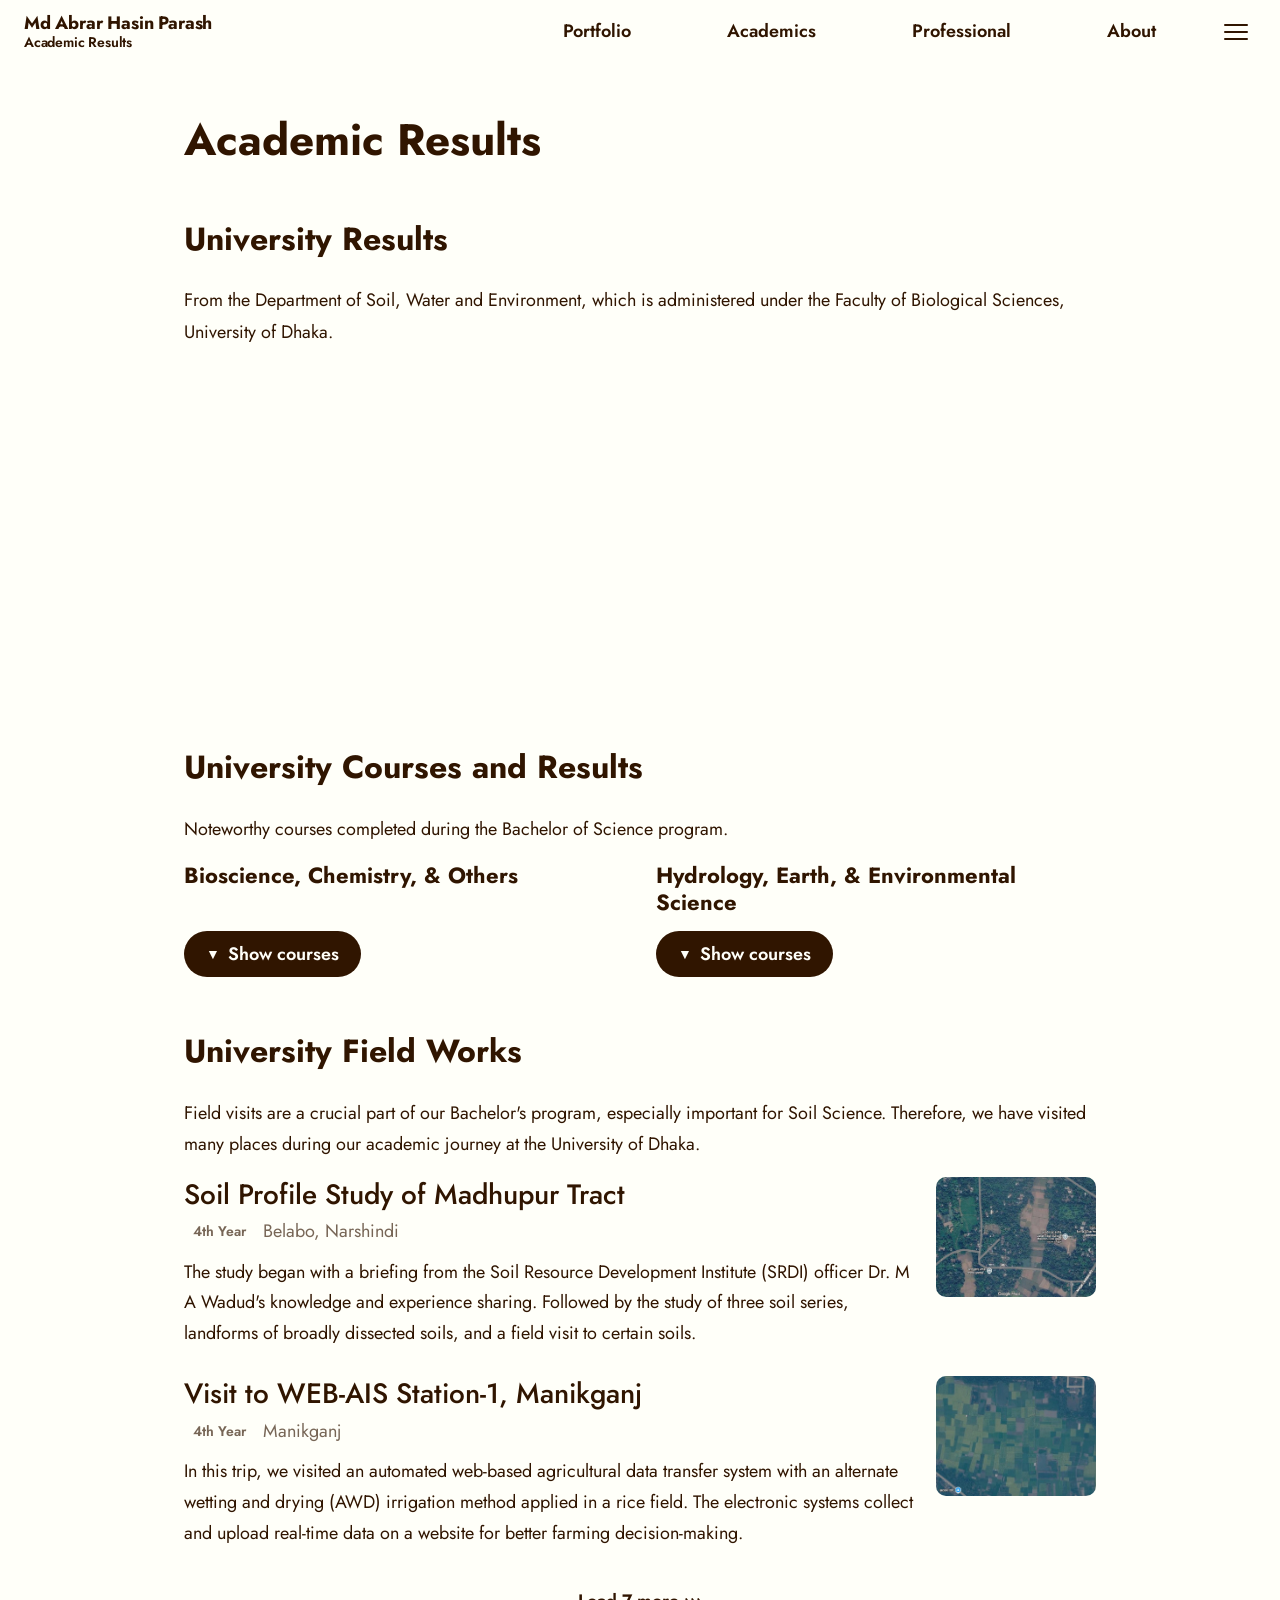
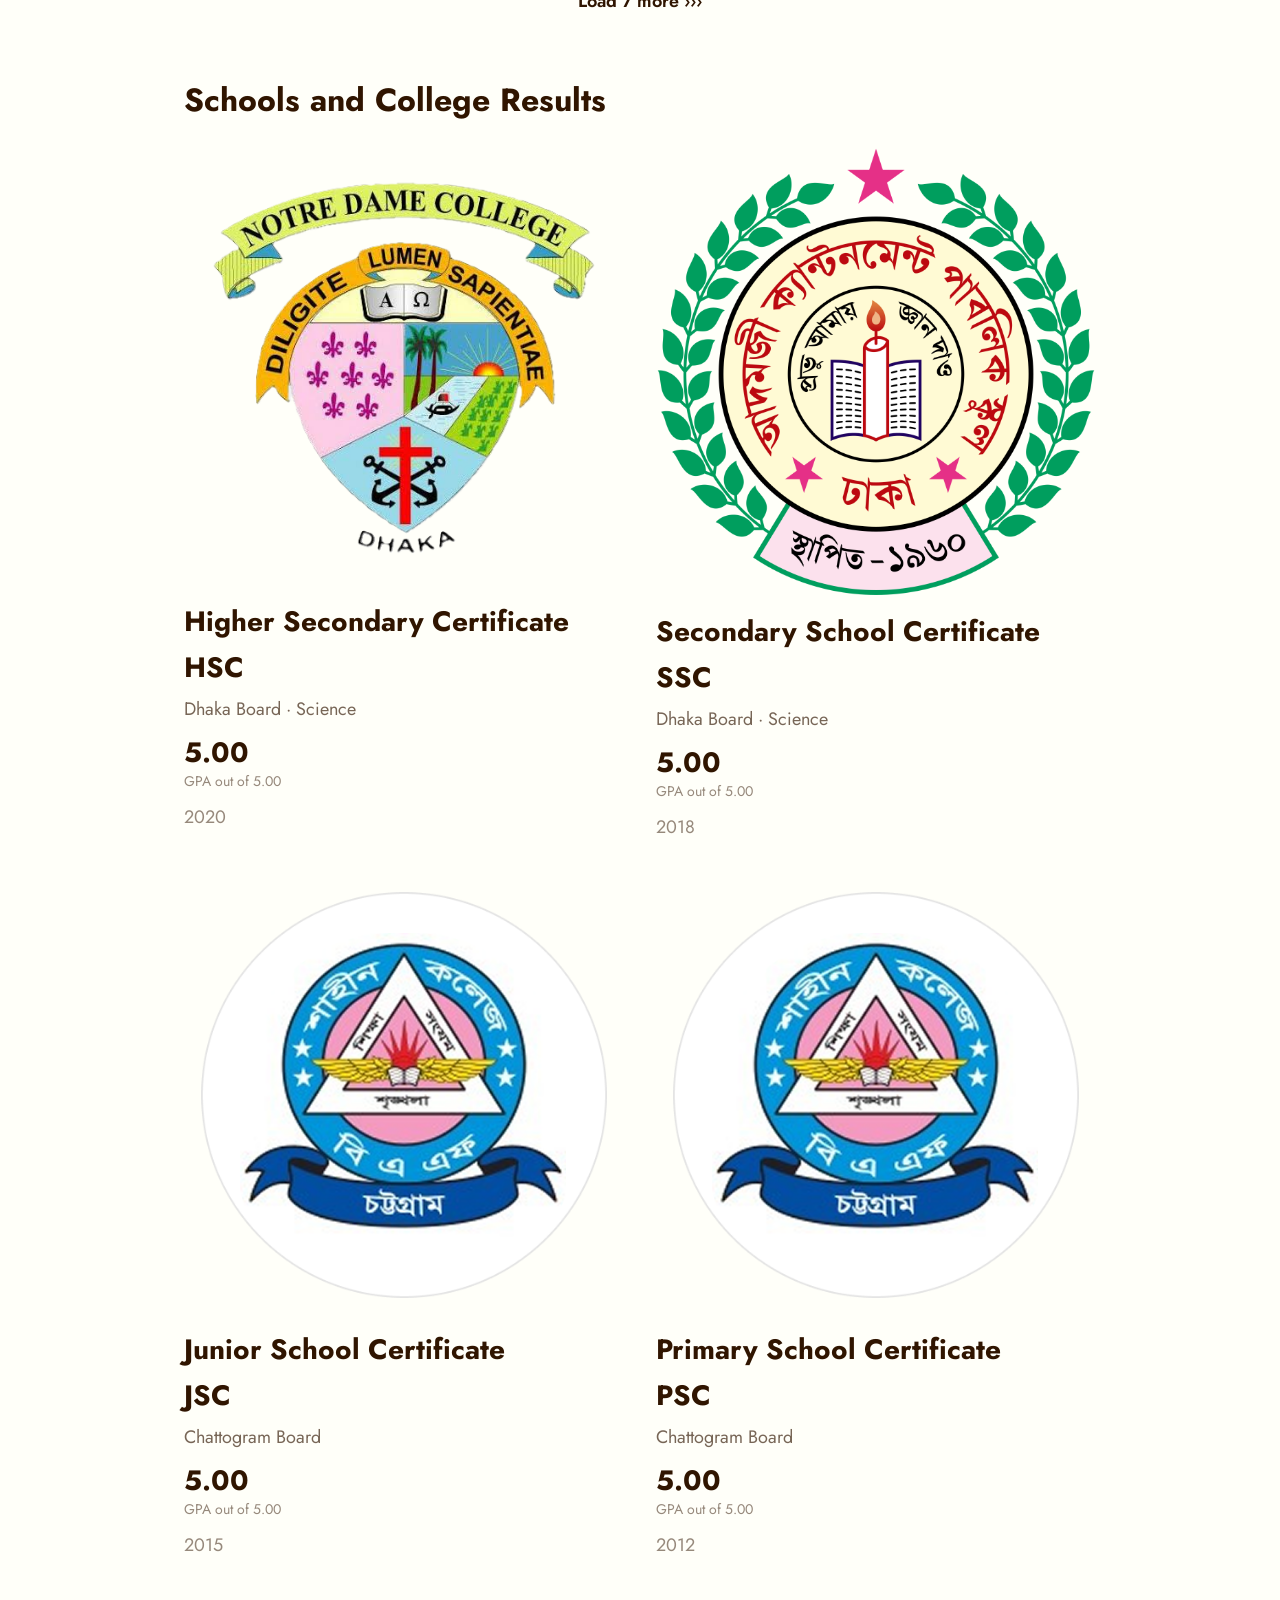
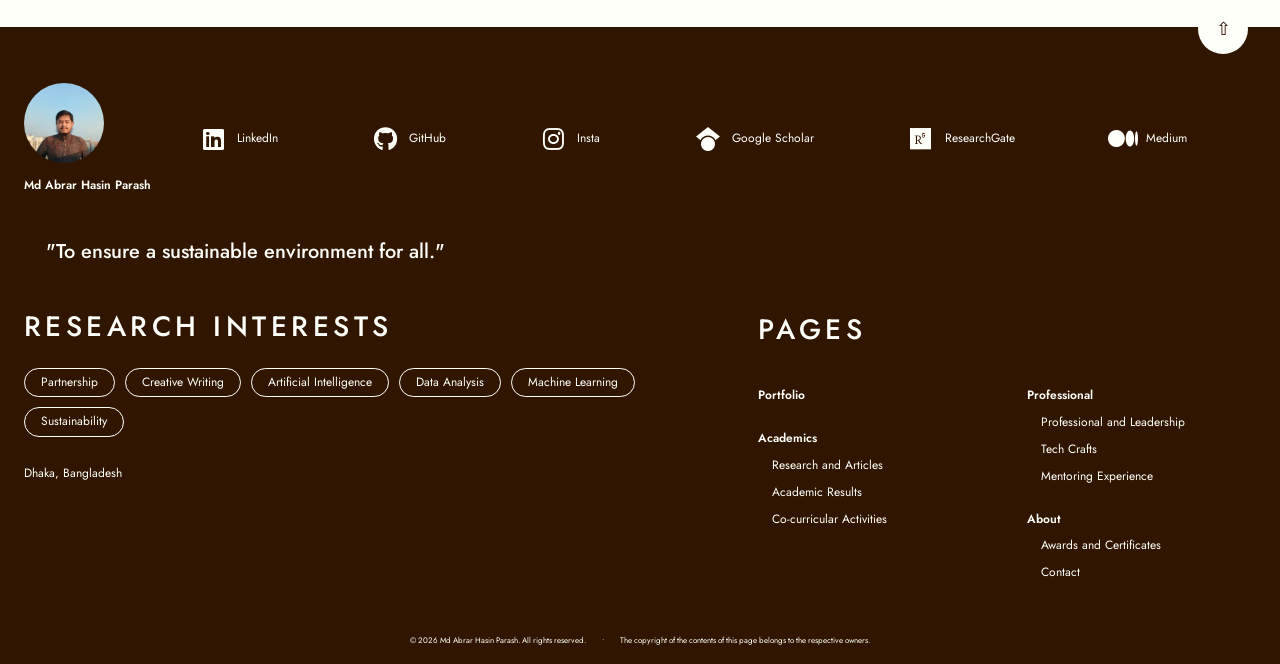
==== commit c79e709c: "Update academic-results.html" ====
--- a/academic-results.html
+++ b/academic-results.html
@@ -32,6 +32,7 @@
       <a href="#" class="nav-link">Professional</a>
       <div class="dropdown">
         <a href="professional-leadership.html">Professional and Leadership</a>
+        <a href="tech-crafts.html">Tech Crafts</a>
         <a href="mentoring-experience.html">Mentoring Experience</a>
       </div>
     </div>
@@ -68,6 +69,7 @@
   <span class="nav-group-label">Professional</span>
   <div class="nav-sub">
     <a href="professional-leadership.html">Professional and Leadership</a>
+    <a href="tech-crafts.html">Tech Crafts</a>
     <a href="mentoring-experience.html">Mentoring Experience</a>
   </div>
 
@@ -80,6 +82,9 @@
   <div class="sidenav-socials">
     <a href="https://www.linkedin.com/in/abrar-hasin-parash-md/" target="_blank" title="LinkedIn">
       <i class="fa-brands fa-linkedin" style="font-size:26px;color:#0a66c2;"></i>
+    </a>
+    <a href="https://github.com/ASAND5" target="_blank" title="GitHub">
+      <i class="fa-brands fa-github" style="font-size:26px; color:#000000;"></i>
     </a>
     <a href="https://www.instagram.com/bored_beard_" target="_blank" title="Insta">
       <i class="fab fa-instagram" style="font-size:26px; color:#E1306C;"></i>
@@ -853,6 +858,9 @@
         <a class="footer-social" href="https://www.linkedin.com/in/abrar-hasin-parash-md/" target="_blank" rel="noopener" title="LinkedIn">
           <i class="fa-brands fa-linkedin" aria-hidden="true"></i><span>LinkedIn</span>
         </a>
+        <a class="footer-social" href="https://github.com/ASAND5" target="_blank" rel="noopener" title="GitHub">
+          <i class="fa-brands fa-github" aria-hidden="true"></i><span>GitHub</span>
+        </a>
         <a class="footer-social" href="https://www.instagram.com/bored_beard_" target="_blank" rel="noopener" title="Instagram">
           <i class="fa-brands fa-instagram" aria-hidden="true"></i><span>Insta</span>
         </a>
@@ -912,6 +920,7 @@
           <div class="footer-links-col">
             <span class="nav-group-label">Professional</span>
             <a href="professional-leadership.html" class="nav-sub-link">Professional and Leadership</a>
+            <a href="tech-crafts.html" class="nav-sub-link">Tech Crafts</a>
             <a href="mentoring-experience.html" class="nav-sub-link">Mentoring Experience</a>
 
             <span class="nav-group-label">About</span>
--- a/css/shared.css
+++ b/css/shared.css
@@ -108,10 +108,18 @@
 .topbar-brand {
   font-family: var(--font-heading); font-size: 18px; font-weight: 700;
   color: var(--shade-dark); letter-spacing: -0.01em; line-height: 1.2;
+  white-space: nowrap; flex-shrink: 0;
 }
 .topbar-brand small {
   display: block; font-family: var(--font-body);
   font-size: 14px; font-weight: 600; color: var(--shade-dark);
+  white-space: nowrap;
+}
+
+/* Phones: the nav is hidden, so only the brand needs to fit beside the hamburger */
+@media (max-width: 768px) {
+  .topbar-brand       { font-size: clamp(14px, 4.6vw, 18px); }
+  .topbar-brand small { font-size: clamp(11px, 3.3vw, 14px); }
 }
 
 /* ================================================================
@@ -136,6 +144,11 @@
 .topbar-nav .nav-item:focus-within > .nav-link {
   background: var(--shade-dark);
   color: var(--shade-light);
+}
+
+@media (max-width: 768px) {
+  .topbar-brand       { font-size: clamp(13px, 4.2vw, 16px); }
+  .topbar-brand small { font-size: clamp(10px, 3vw, 12px); }
 }
 
 /* ── DROPDOWN ─────────────────────────────────────────────────── */
@@ -529,8 +542,8 @@
 .hero .container { position: relative; z-index: 2; width: 100%; }
 .hero-text { max-width: 52%; padding: 48px 0; }
 .hero-name {
-  font-family: var(--font-heading); font-size: 44px; font-weight: 700;
-  color: var(--accent); line-height: 1.15; margin-bottom: 10px;
+  font-family: var(--font-heading); font-size: 43px; font-weight: 700;
+  color: var(--accent); line-height: 1.15; margin-bottom: 10px; white-space: nowrap;
 }
 .hero-title-line { font-size: 18px; font-weight: 500; color: var(--accent); margin-bottom: 4px; }
 .hero-field, .hero-uni { font-size: 18px; font-weight: 500; color: var(--accent); margin-bottom: 4px; }
@@ -555,6 +568,11 @@
 .hero-circle .photo-placeholder {
   width: 100%; height: 100%; background: var(--accent-light); color: var(--accent);
   display: flex; align-items: center; justify-content: center; font-size: 64px;
+}
+
+/* Phones: the photo is hidden and the text uses the full width */
+@media (max-width: 768px) {
+  .hero-name { font-size: clamp(22px, 7vw, 28px); }
 }
 
 /* ================================================================
@@ -879,6 +897,98 @@
 .test-max       { font-size: 14px; color: var(--page-text); opacity: 0.5; margin-top: 3px; }
 .test-year      { font-size: 18px; color: var(--page-text); opacity: 0.5; margin-top: 8px; }
 .test-breakdown { margin-top: 12px; font-size: 18px; color: var(--page-text); line-height: 1.8; text-align: left; border-top: 0px solid var(--accent-light); padding-top: 10px; }
+
+/* ================================================================
+   TECH CRAFTS PAGE  (tech-crafts.html)
+   PASTE THIS AT THE VERY END OF shared.css
+   ================================================================ */
+
+/* ── GitHub repositories: two text-only cards side by side ───── */
+.repo-grid {
+  display: grid;
+  grid-template-columns: repeat(2, minmax(0, 1fr));
+  gap: 20px;
+}
+.repo-card {
+  background: #f3eee4; /* fallback */
+  background: color-mix(in srgb, var(--shade-dark) 8%, var(--shade-light));
+  border-radius: var(--r-lg);
+  padding: 24px 26px;
+  display: flex;
+  flex-direction: column;
+}
+.repo-title {
+  font-family: var(--font-heading);
+  font-size: 24px;
+  font-weight: 700;
+  color: var(--accent);
+  line-height: 1.3;
+  margin-bottom: 8px;
+  overflow-wrap: anywhere;
+}
+.repo-desc {
+  flex: 1;
+  font-size: 18px;
+  line-height: 1.7;
+  color: var(--page-text);
+  margin-bottom: 12px;
+}
+
+/* ── Websites built: wide live previews, one per row ─────────── */
+.site-list {
+  display: flex;
+  flex-direction: column;
+  gap: 32px;
+}
+.site-card {
+  background: #f3eee4; /* fallback */
+  background: color-mix(in srgb, var(--shade-dark) 8%, var(--shade-light));
+  border-radius: var(--r-lg);
+  overflow: hidden;
+}
+.site-preview {
+  position: relative;
+  width: 100%;
+  aspect-ratio: 16 / 10;
+  overflow: hidden;
+  background: #fff;
+}
+/* The iframe renders at desktop width; the page script scales it to fit */
+.site-preview iframe {
+  position: absolute;
+  top: 0; left: 0;
+  width: 1280px; height: 800px;
+  border: 0;
+  background: #fff;
+  transform-origin: 0 0;
+  pointer-events: none;
+}
+/* Invisible link over the preview: clicking anywhere opens the site */
+.site-preview-link {
+  position: absolute;
+  inset: 0;
+  z-index: 2;
+}
+.site-info { padding: 18px 22px 20px; }
+.site-title {
+  font-family: var(--font-heading);
+  font-size: 24px;
+  font-weight: 700;
+  color: var(--accent);
+  line-height: 1.3;
+  margin-bottom: 6px;
+}
+.site-desc {
+  font-size: 18px;
+  line-height: 1.7;
+  color: var(--page-text);
+  margin-bottom: 10px;
+}
+
+/* Stack the two repo cards on phones */
+@media (max-width: 700px) {
+  .repo-grid { grid-template-columns: 1fr; }
+}
 
 /* ================================================================
    AWARDS GRID
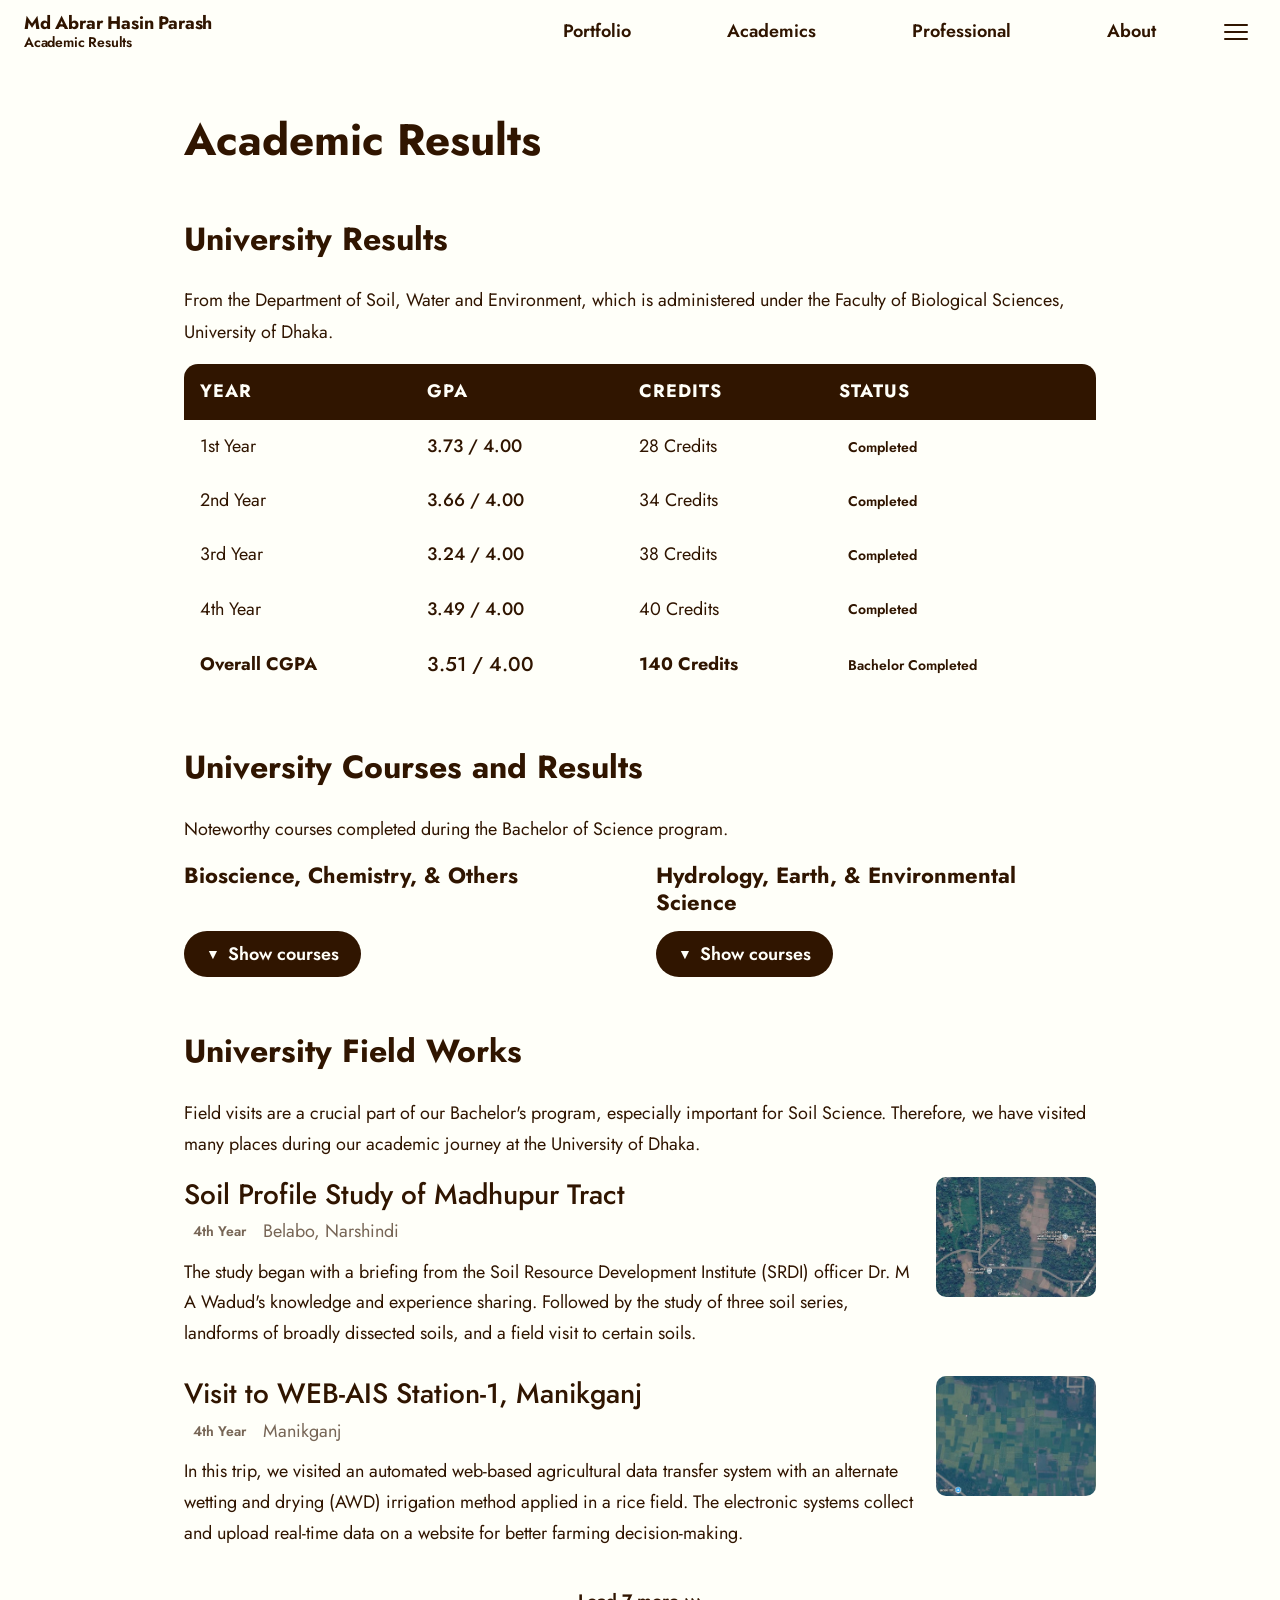
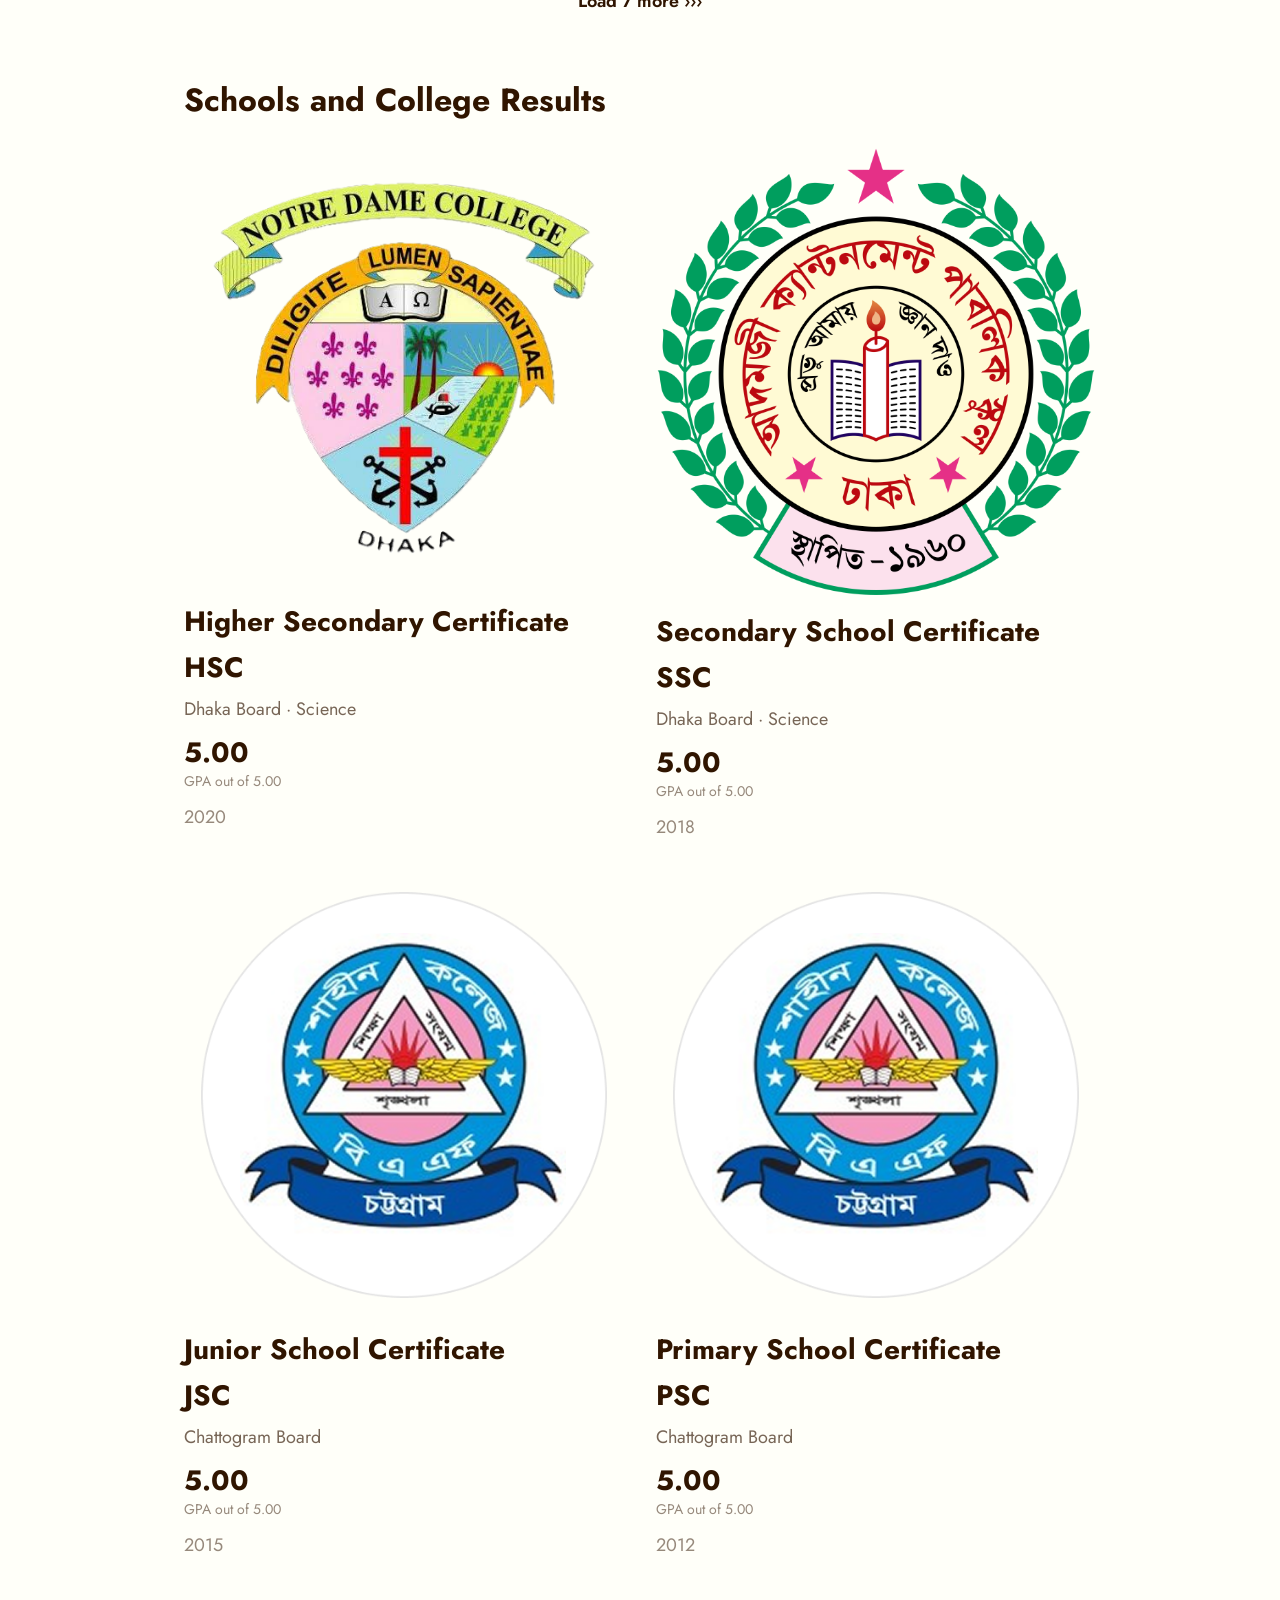
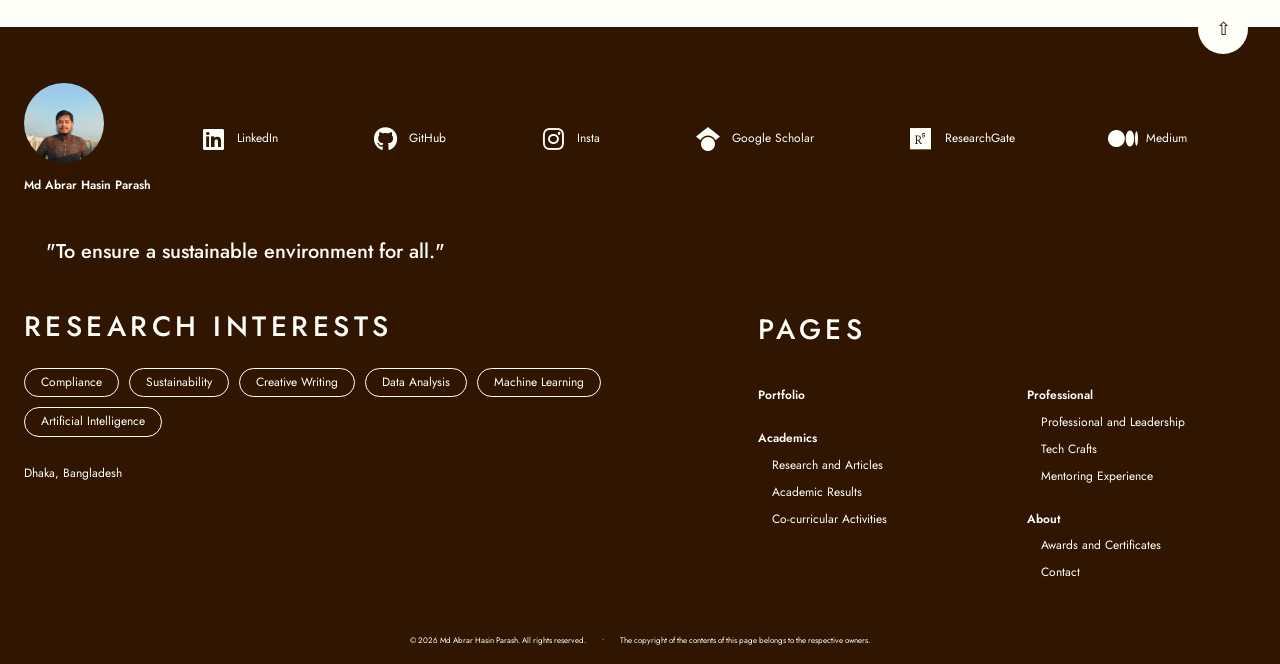
==== commit 853a7bad: "Update academic-results.html" ====
--- a/academic-results.html
+++ b/academic-results.html
@@ -889,12 +889,12 @@
         <div class="footer-interests-label">Research Interests</div>
         <div class="footer-tags">
           <!-- EDIT: add or remove tags -->
-          <span class="footer-tag">Partnership</span>
+          <span class="footer-tag">Compliance</span>
+          <span class="footer-tag">Sustainability</span>
           <span class="footer-tag">Creative Writing</span>
-          <span class="footer-tag">Artificial Intelligence</span>
           <span class="footer-tag">Data Analysis</span>
           <span class="footer-tag">Machine Learning</span>
-          <span class="footer-tag">Sustainability</span>
+          <span class="footer-tag">Artificial Intelligence</span>
         </div>
         <div class="footer-location">
           <!-- EDIT: your location -->
--- a/css/shared.css
+++ b/css/shared.css
@@ -910,7 +910,7 @@
   gap: 20px;
 }
 .repo-card {
-  background: #f3eee4; /* fallback */
+  background: var(--shade-light); /* fallback */
   background: color-mix(in srgb, var(--shade-dark) 8%, var(--shade-light));
   border-radius: var(--r-lg);
   padding: 24px 26px;
@@ -933,6 +933,8 @@
   color: var(--page-text);
   margin-bottom: 12px;
 }
+.repo-card.extra         { display: none; }
+.repo-card.extra.visible { display: flex; }
 
 /* ── Websites built: wide live previews, one per row ─────────── */
 .site-list {
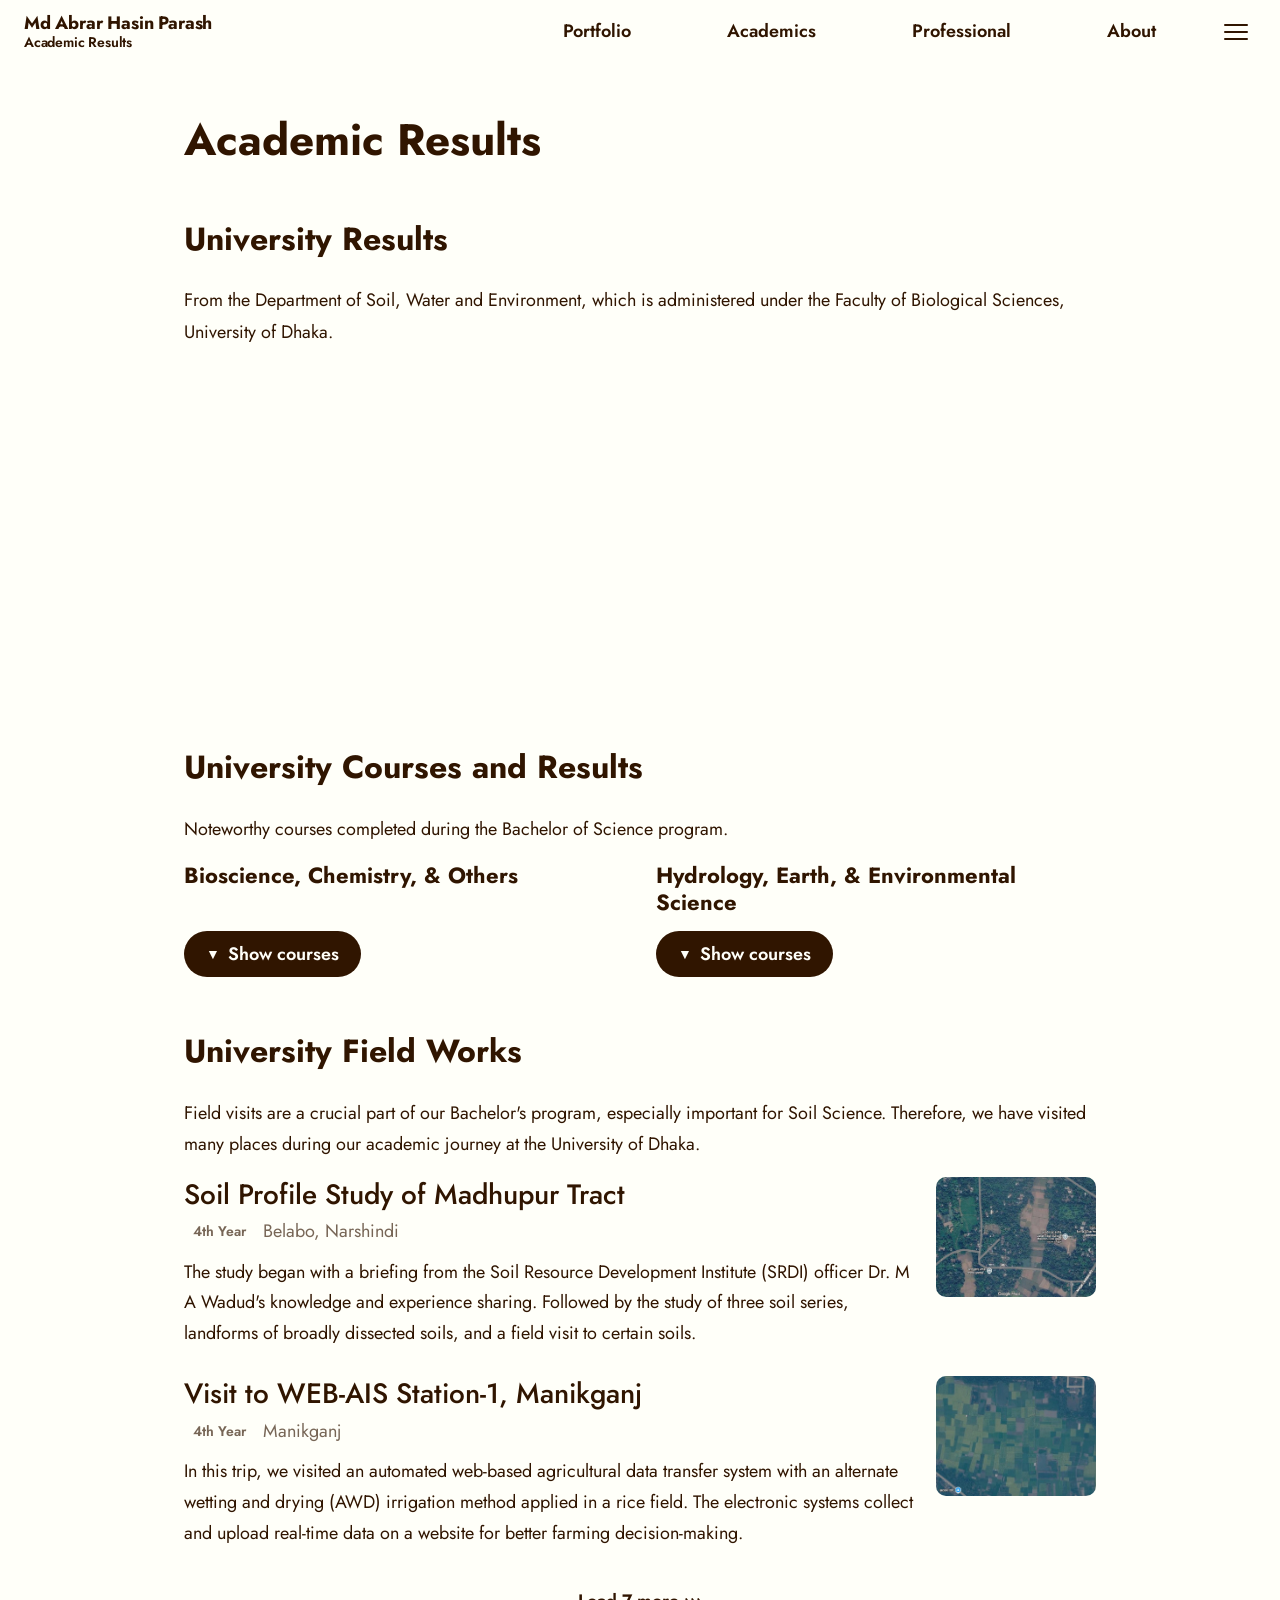
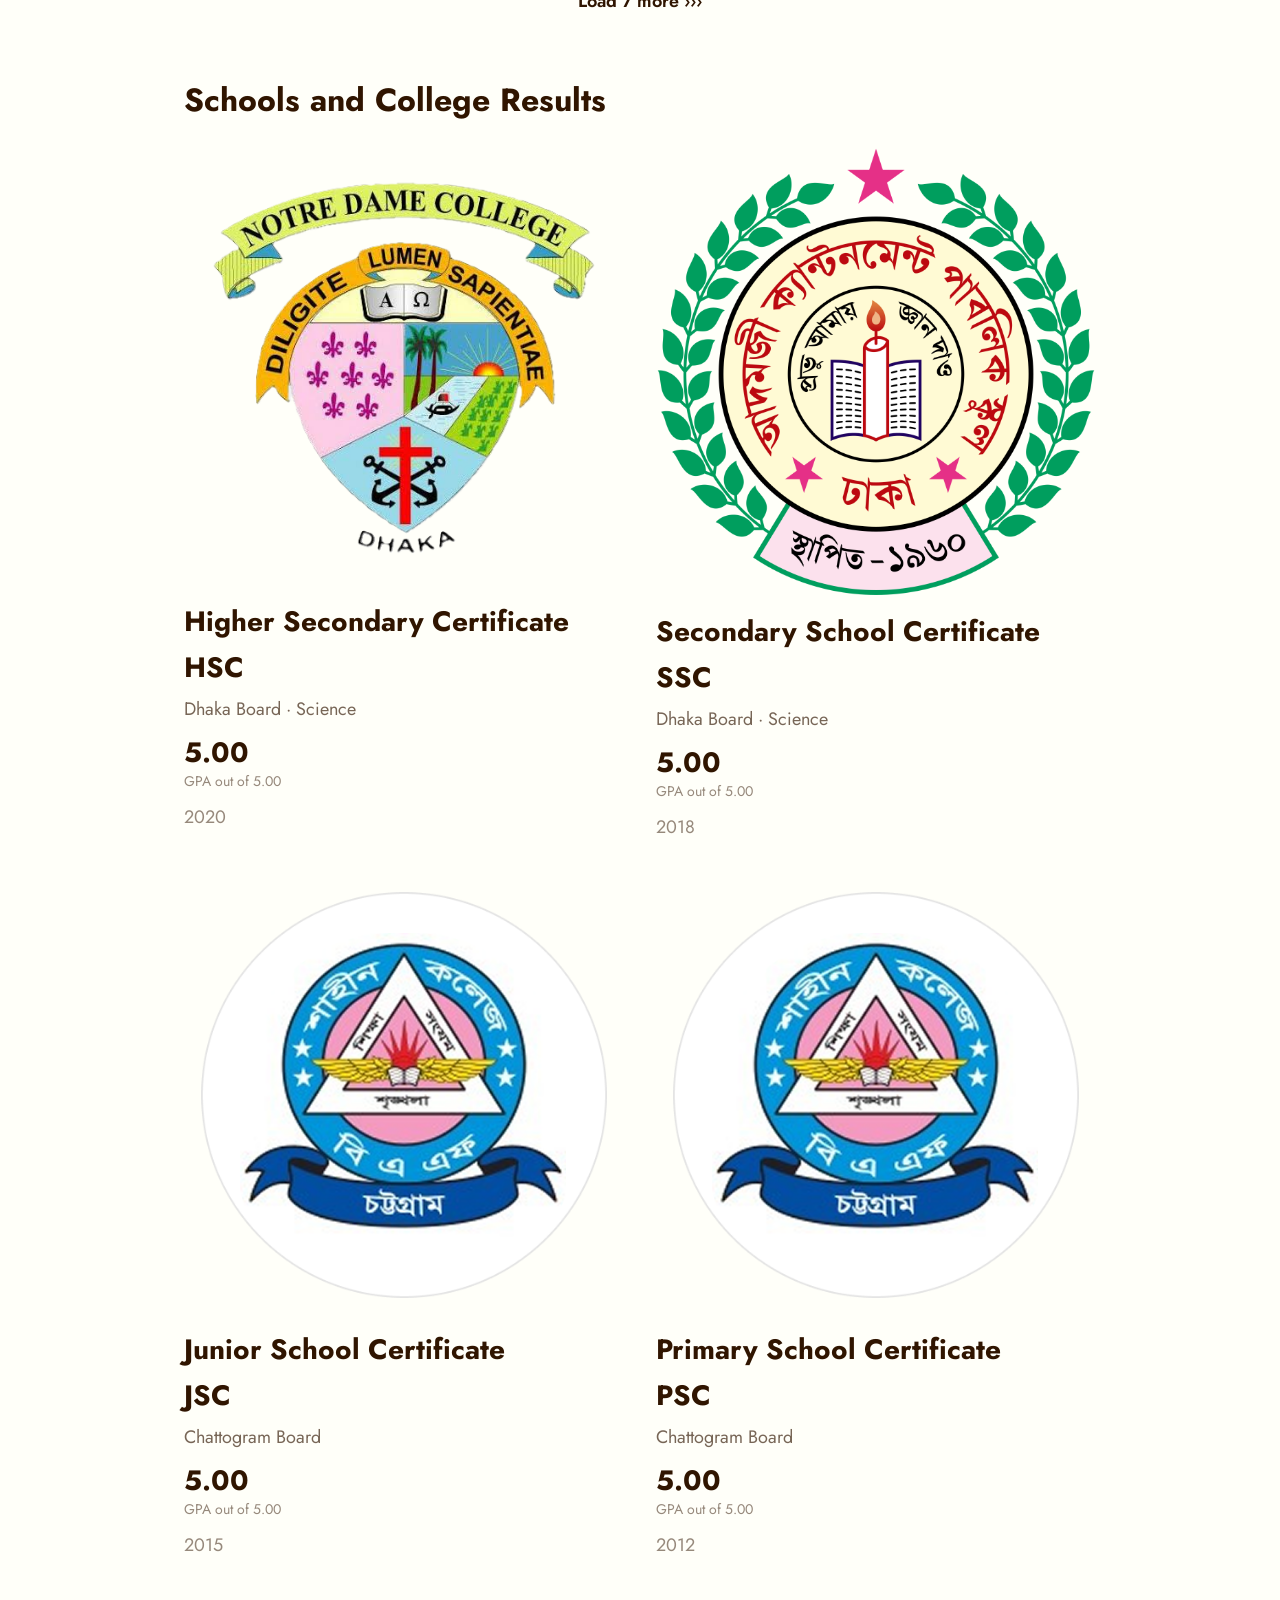
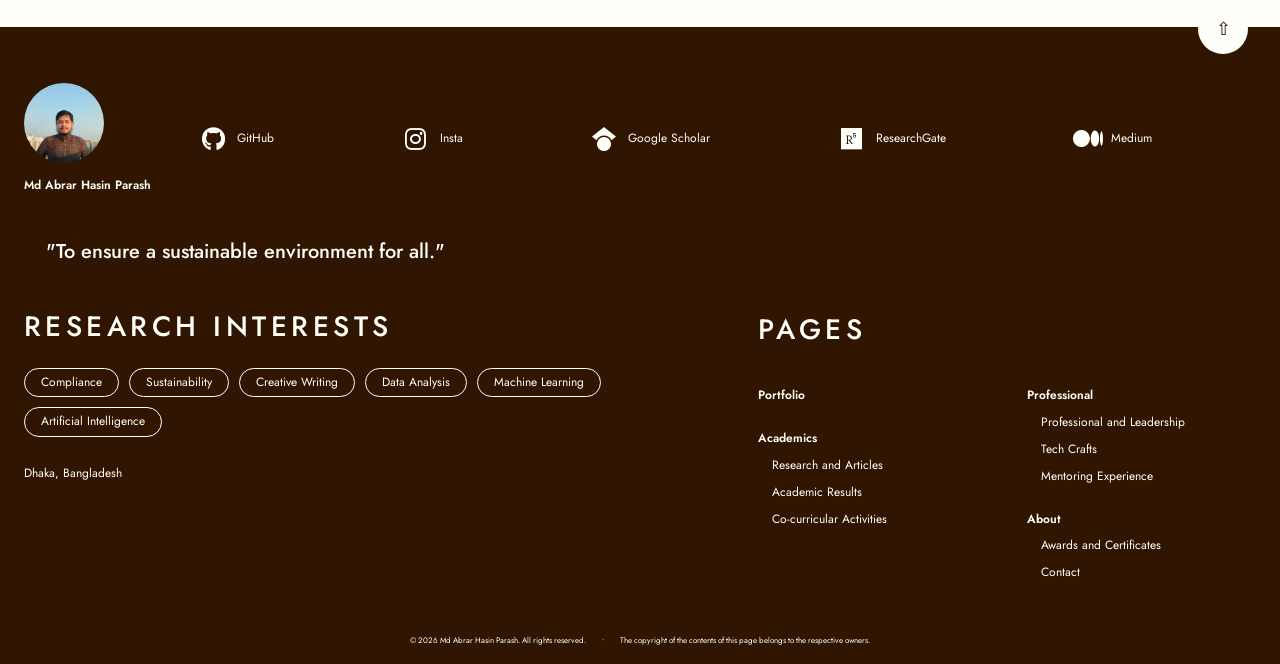
==== commit 41a79d0f: "Update academic-results.html" ====
--- a/academic-results.html
+++ b/academic-results.html
@@ -80,9 +80,9 @@
   </div>
 </div>
   <div class="sidenav-socials">
-    <a href="https://www.linkedin.com/in/abrar-hasin-parash-md/" target="_blank" title="LinkedIn">
+    <!--<a href="https://www.linkedin.com/in/abrar-hasin-parash-md/" target="_blank" title="LinkedIn">
       <i class="fa-brands fa-linkedin" style="font-size:26px;color:#0a66c2;"></i>
-    </a>
+    </a>-->
     <a href="https://github.com/ASAND5" target="_blank" title="GitHub">
       <i class="fa-brands fa-github" style="font-size:26px; color:#000000;"></i>
     </a>
@@ -855,9 +855,9 @@
 
       <!-- To add a social, copy one <a> line. Up to 6 fit. Width adjusts automatically. -->
       <div class="footer-socials">
-        <a class="footer-social" href="https://www.linkedin.com/in/abrar-hasin-parash-md/" target="_blank" rel="noopener" title="LinkedIn">
+        <!--<a class="footer-social" href="https://www.linkedin.com/in/abrar-hasin-parash-md/" target="_blank" rel="noopener" title="LinkedIn">
           <i class="fa-brands fa-linkedin" aria-hidden="true"></i><span>LinkedIn</span>
-        </a>
+        </a>-->
         <a class="footer-social" href="https://github.com/ASAND5" target="_blank" rel="noopener" title="GitHub">
           <i class="fa-brands fa-github" aria-hidden="true"></i><span>GitHub</span>
         </a>
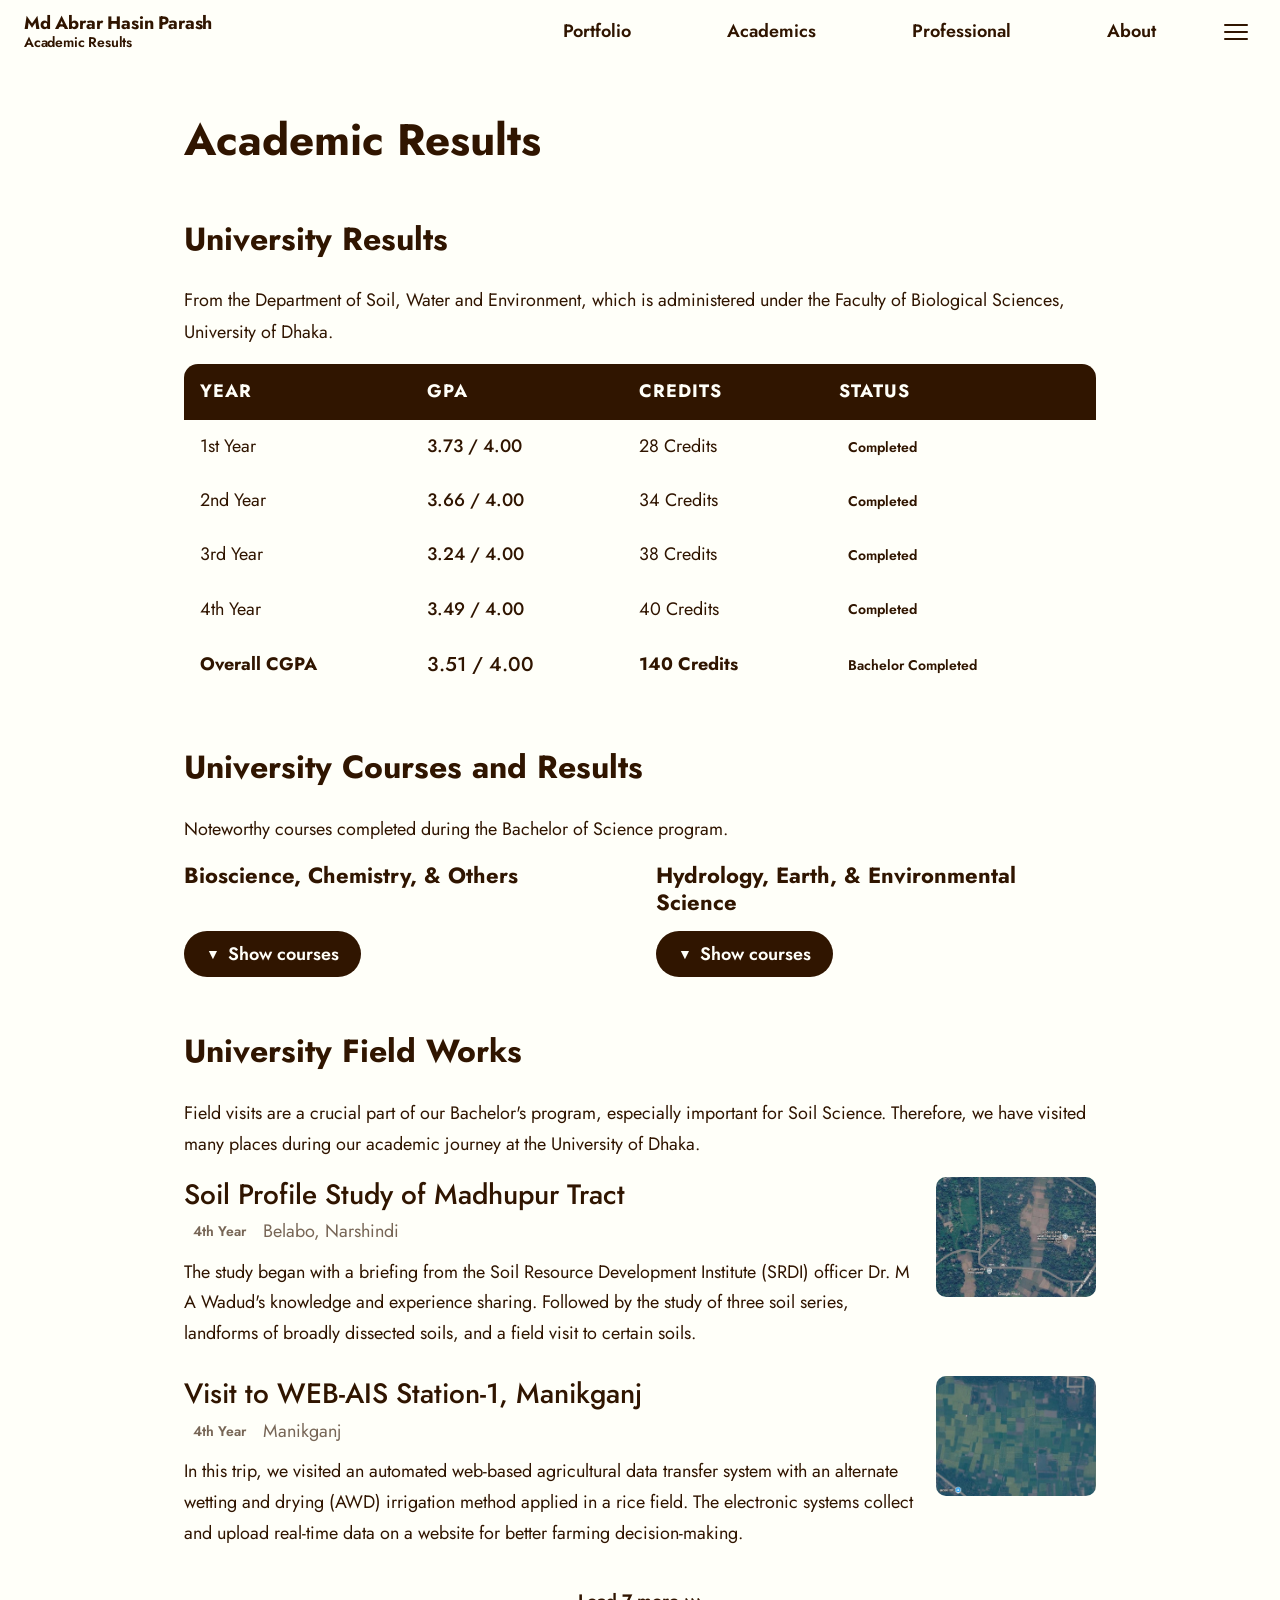
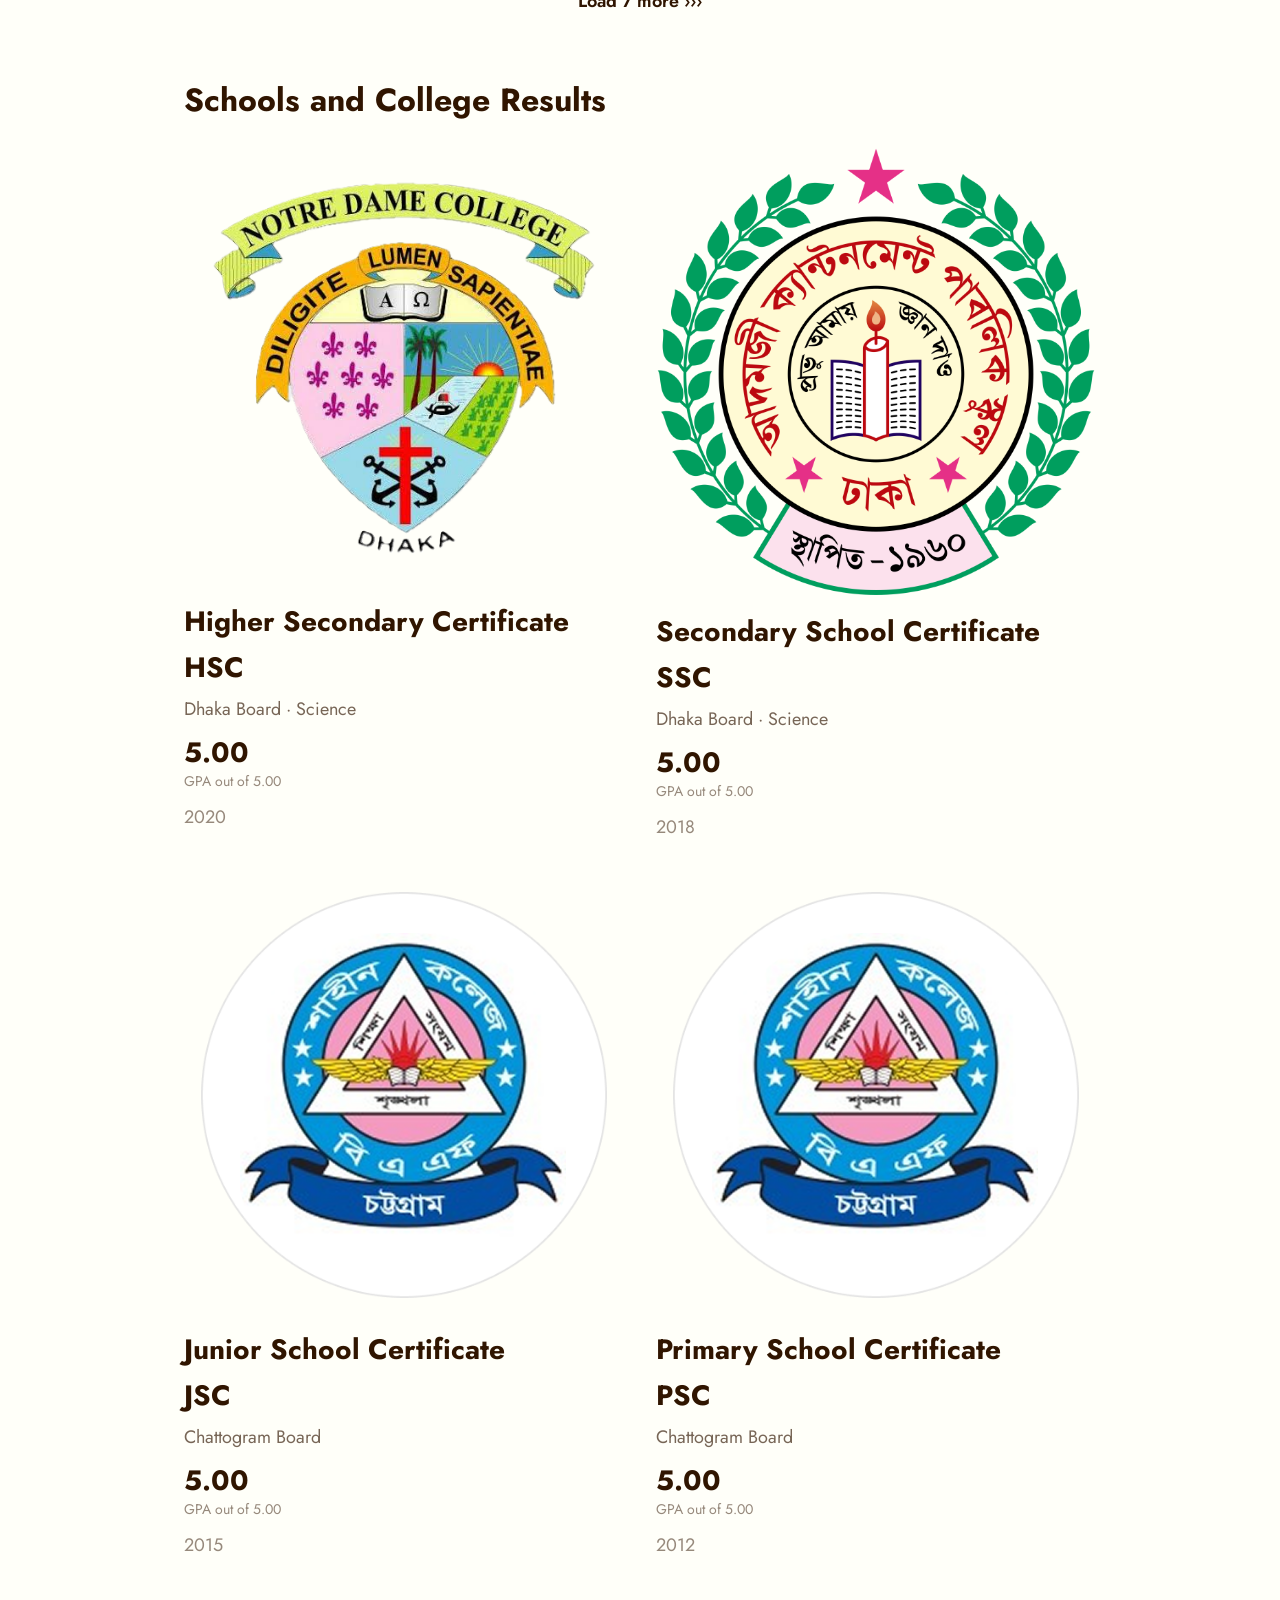
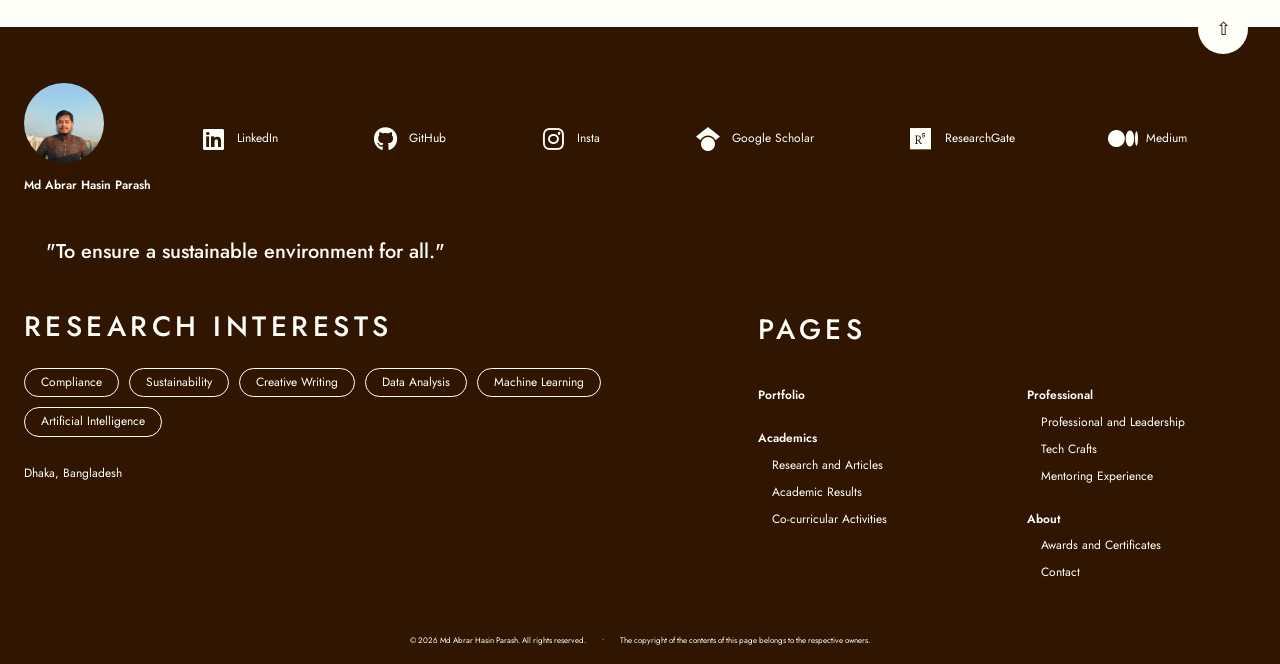
==== commit f202971f: "Update academic-results.html" ====
--- a/academic-results.html
+++ b/academic-results.html
@@ -80,9 +80,9 @@
   </div>
 </div>
   <div class="sidenav-socials">
-    <!--<a href="https://www.linkedin.com/in/abrar-hasin-parash-md/" target="_blank" title="LinkedIn">
+    <a href="https://www.linkedin.com/in/abrar-hasin-parash-md/" target="_blank" title="LinkedIn">
       <i class="fa-brands fa-linkedin" style="font-size:26px;color:#0a66c2;"></i>
-    </a>-->
+    </a>
     <a href="https://github.com/ASAND5" target="_blank" title="GitHub">
       <i class="fa-brands fa-github" style="font-size:26px; color:#000000;"></i>
     </a>
@@ -855,9 +855,9 @@
 
       <!-- To add a social, copy one <a> line. Up to 6 fit. Width adjusts automatically. -->
       <div class="footer-socials">
-        <!--<a class="footer-social" href="https://www.linkedin.com/in/abrar-hasin-parash-md/" target="_blank" rel="noopener" title="LinkedIn">
+        <a class="footer-social" href="https://www.linkedin.com/in/abrar-hasin-parash-md/" target="_blank" rel="noopener" title="LinkedIn">
           <i class="fa-brands fa-linkedin" aria-hidden="true"></i><span>LinkedIn</span>
-        </a>-->
+        </a>
         <a class="footer-social" href="https://github.com/ASAND5" target="_blank" rel="noopener" title="GitHub">
           <i class="fa-brands fa-github" aria-hidden="true"></i><span>GitHub</span>
         </a>
--- a/css/shared.css
+++ b/css/shared.css
@@ -910,8 +910,8 @@
   gap: 20px;
 }
 .repo-card {
-  background: var(--shade-light); /* fallback */
-  background: color-mix(in srgb, var(--shade-dark) 8%, var(--shade-light));
+  background: var(--shade-light);
+  background: var(--shade-light);
   border-radius: var(--r-lg);
   padding: 24px 26px;
   display: flex;
@@ -943,8 +943,8 @@
   gap: 32px;
 }
 .site-card {
-  background: #f3eee4; /* fallback */
-  background: color-mix(in srgb, var(--shade-dark) 8%, var(--shade-light));
+  background:var(--shade-light);
+  background:var(--shade-light);
   border-radius: var(--r-lg);
   overflow: hidden;
 }
